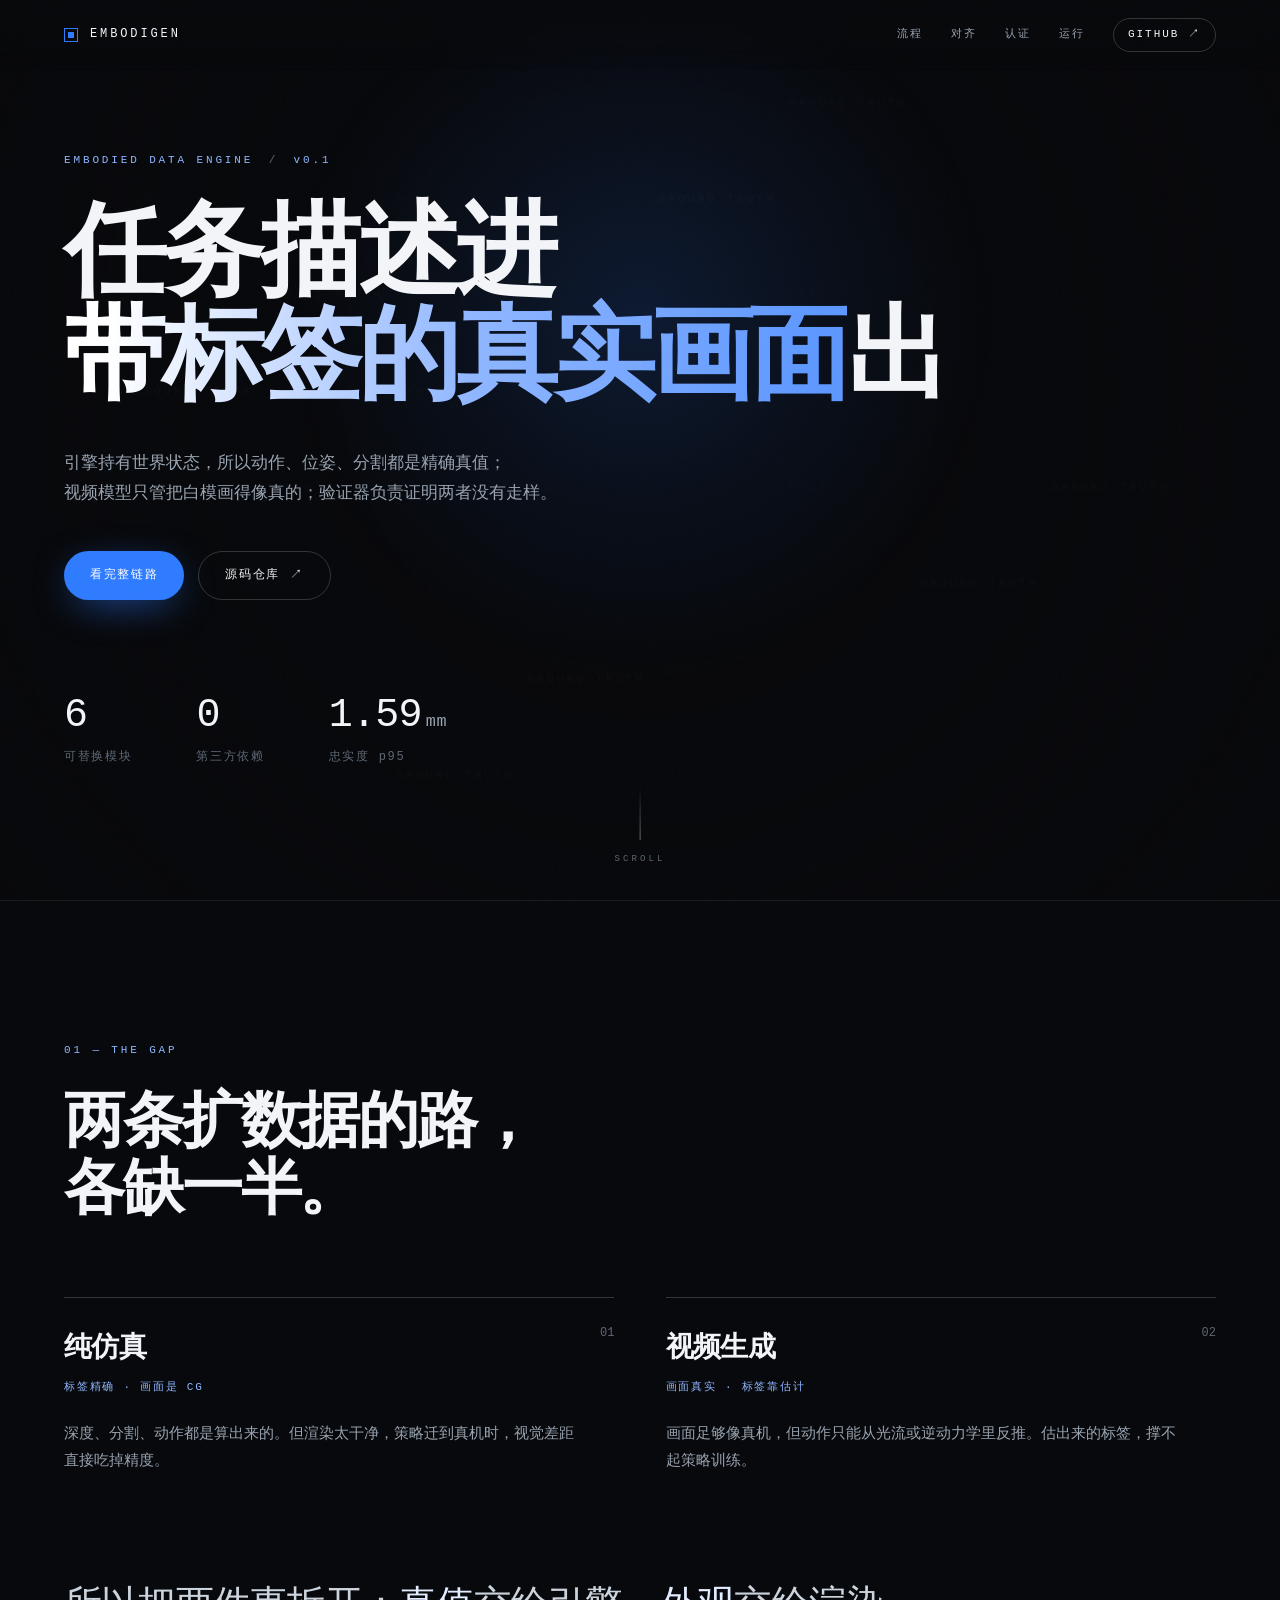
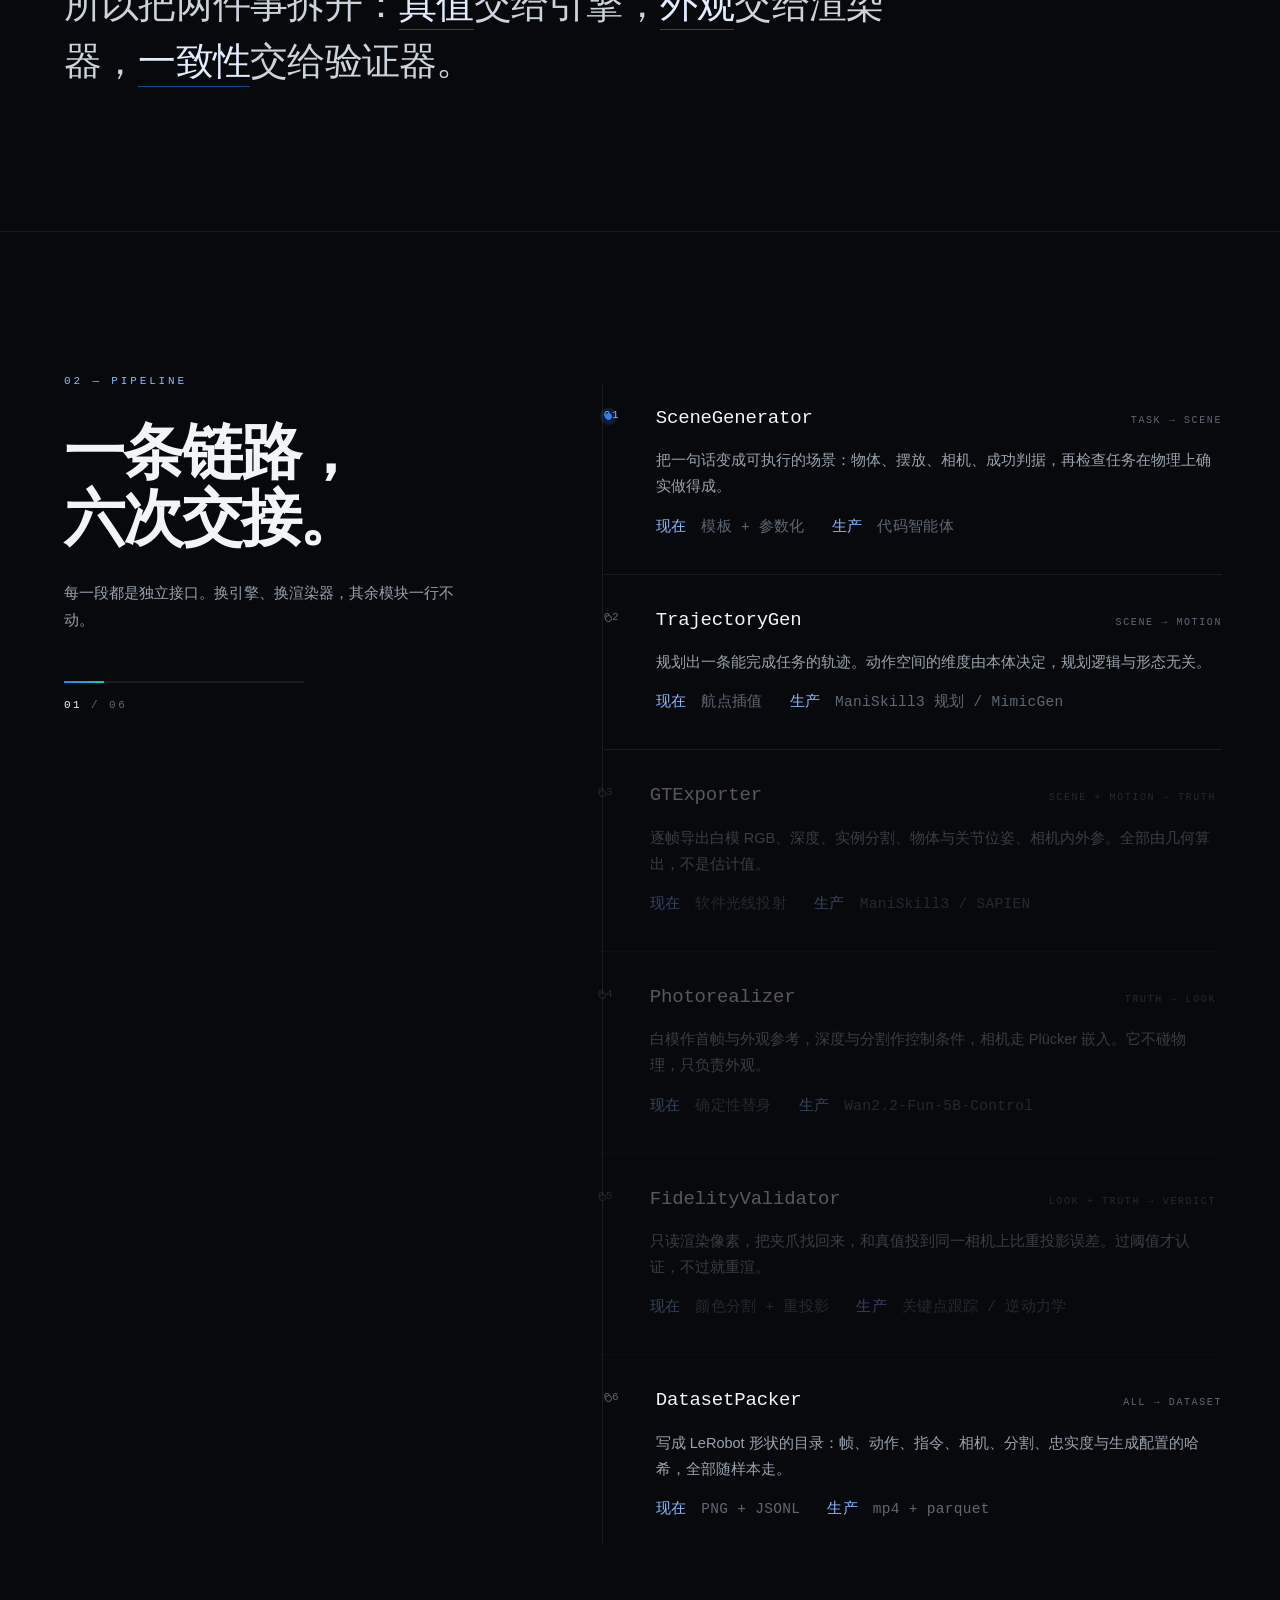
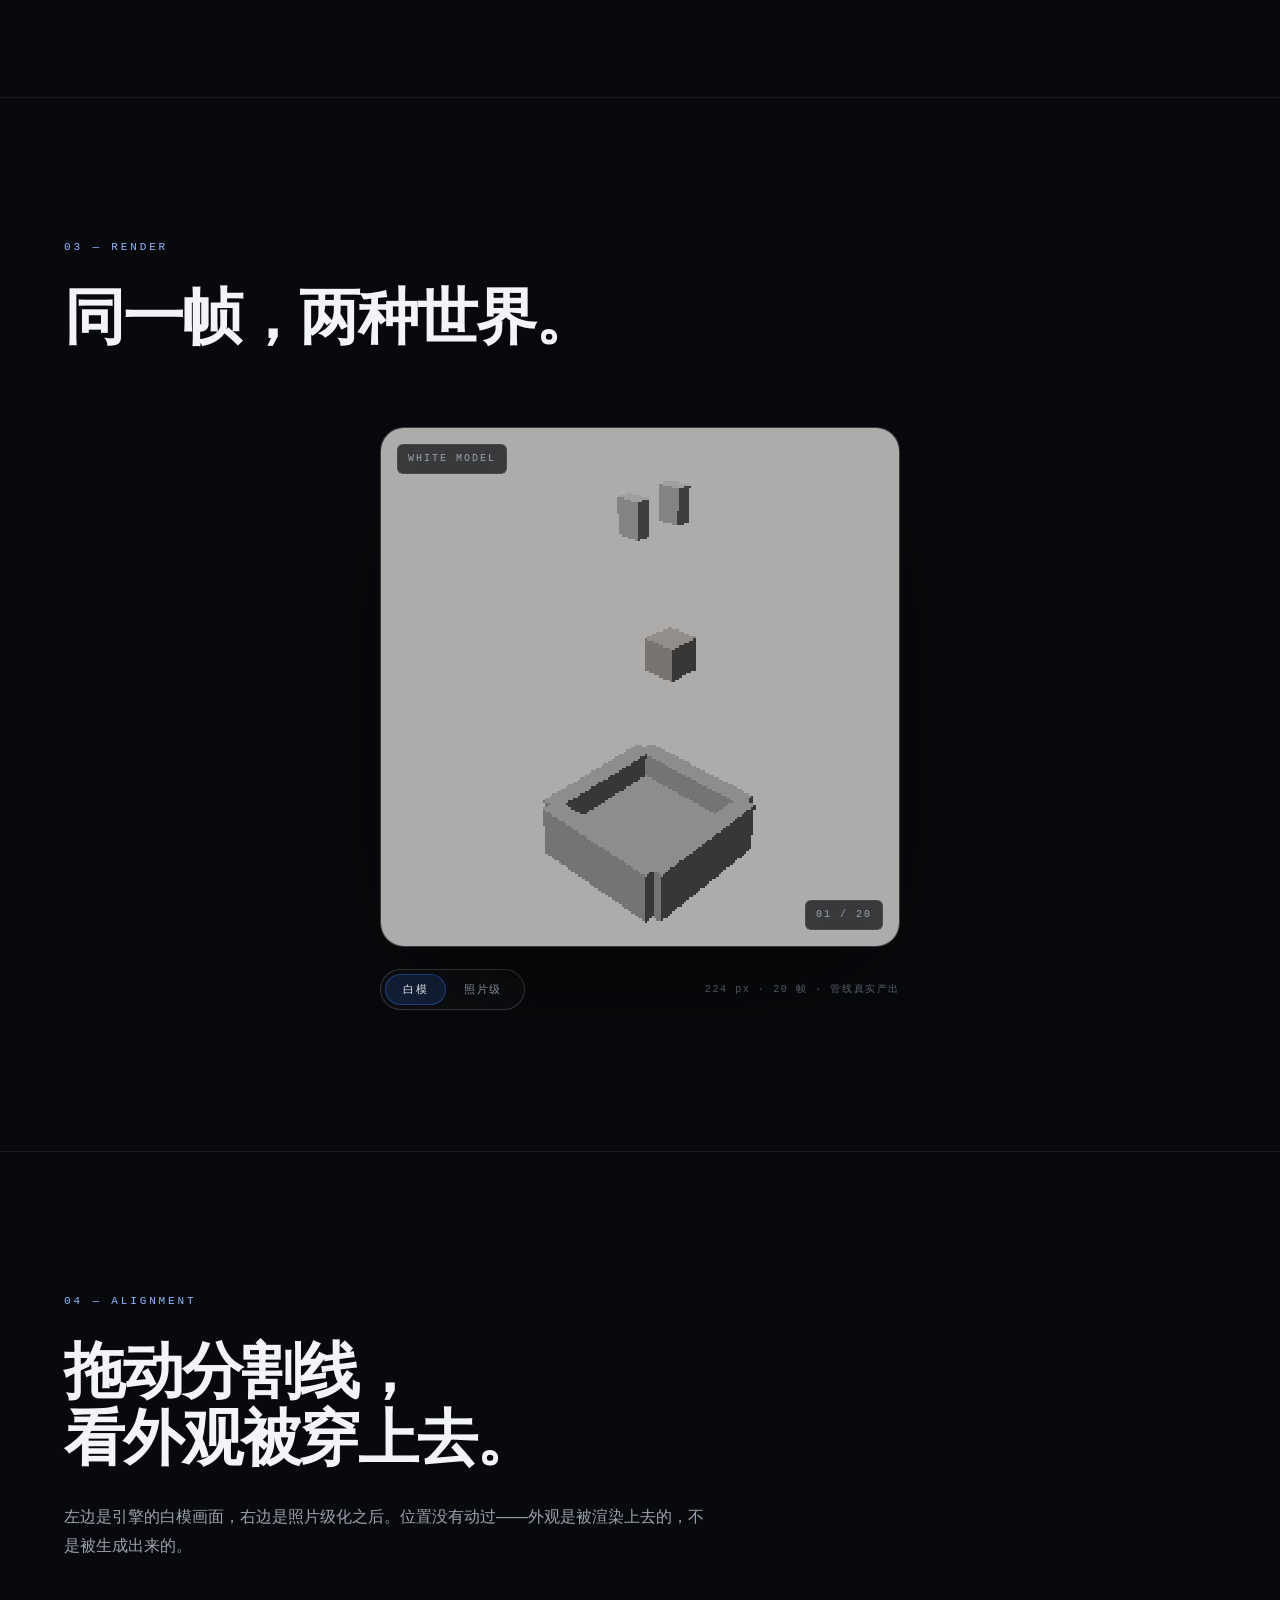
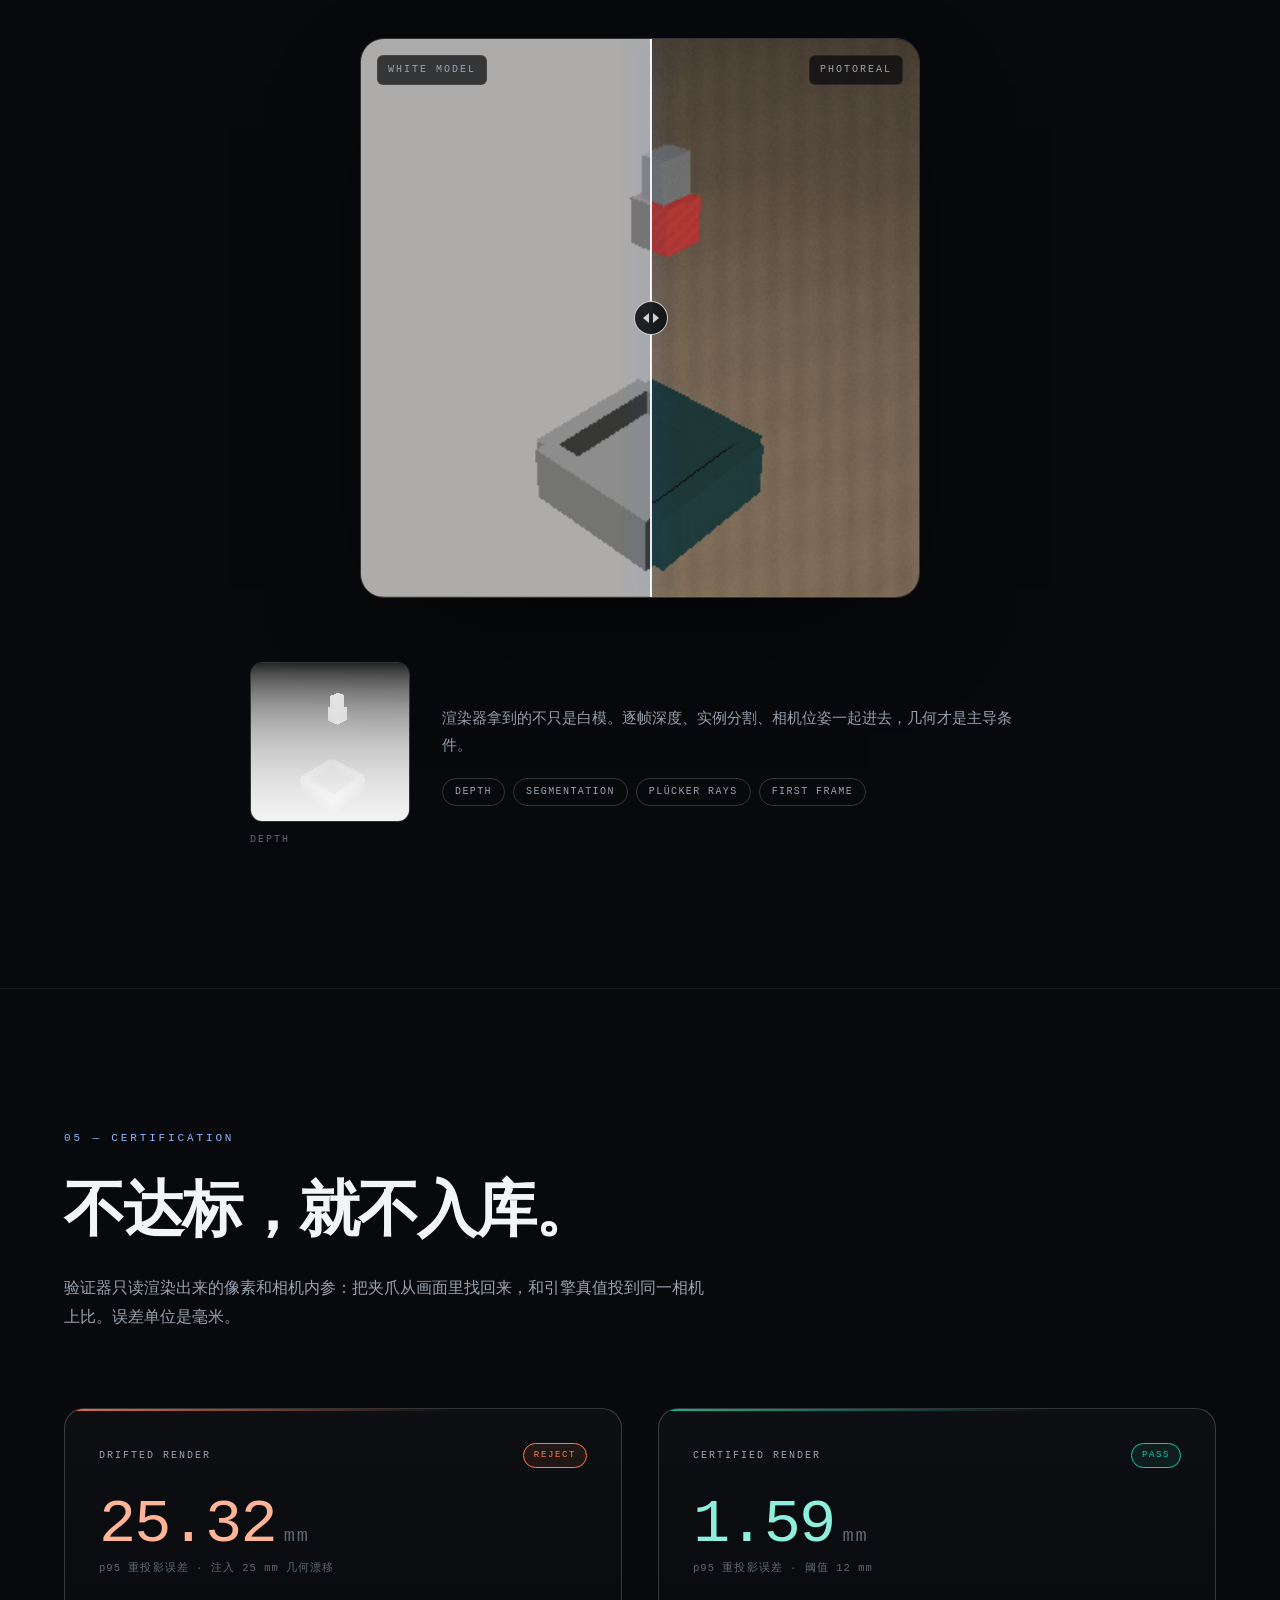
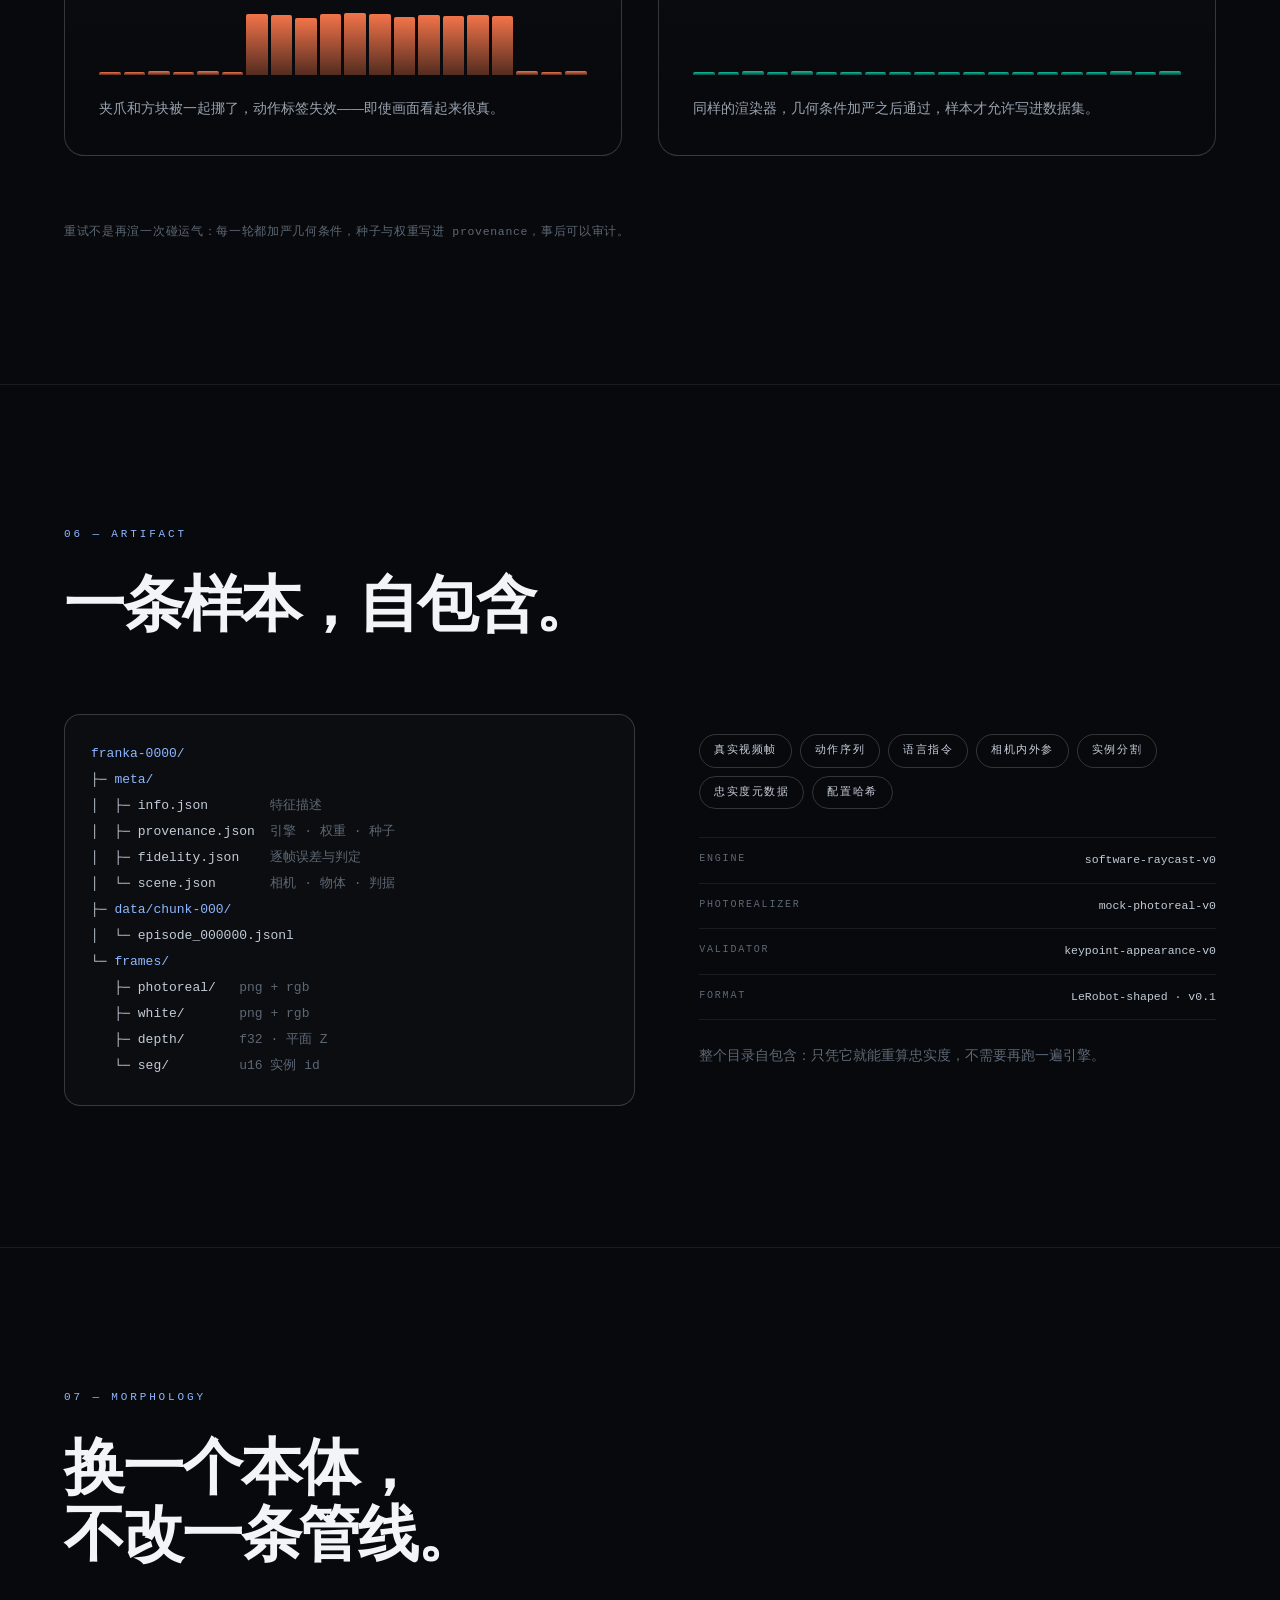
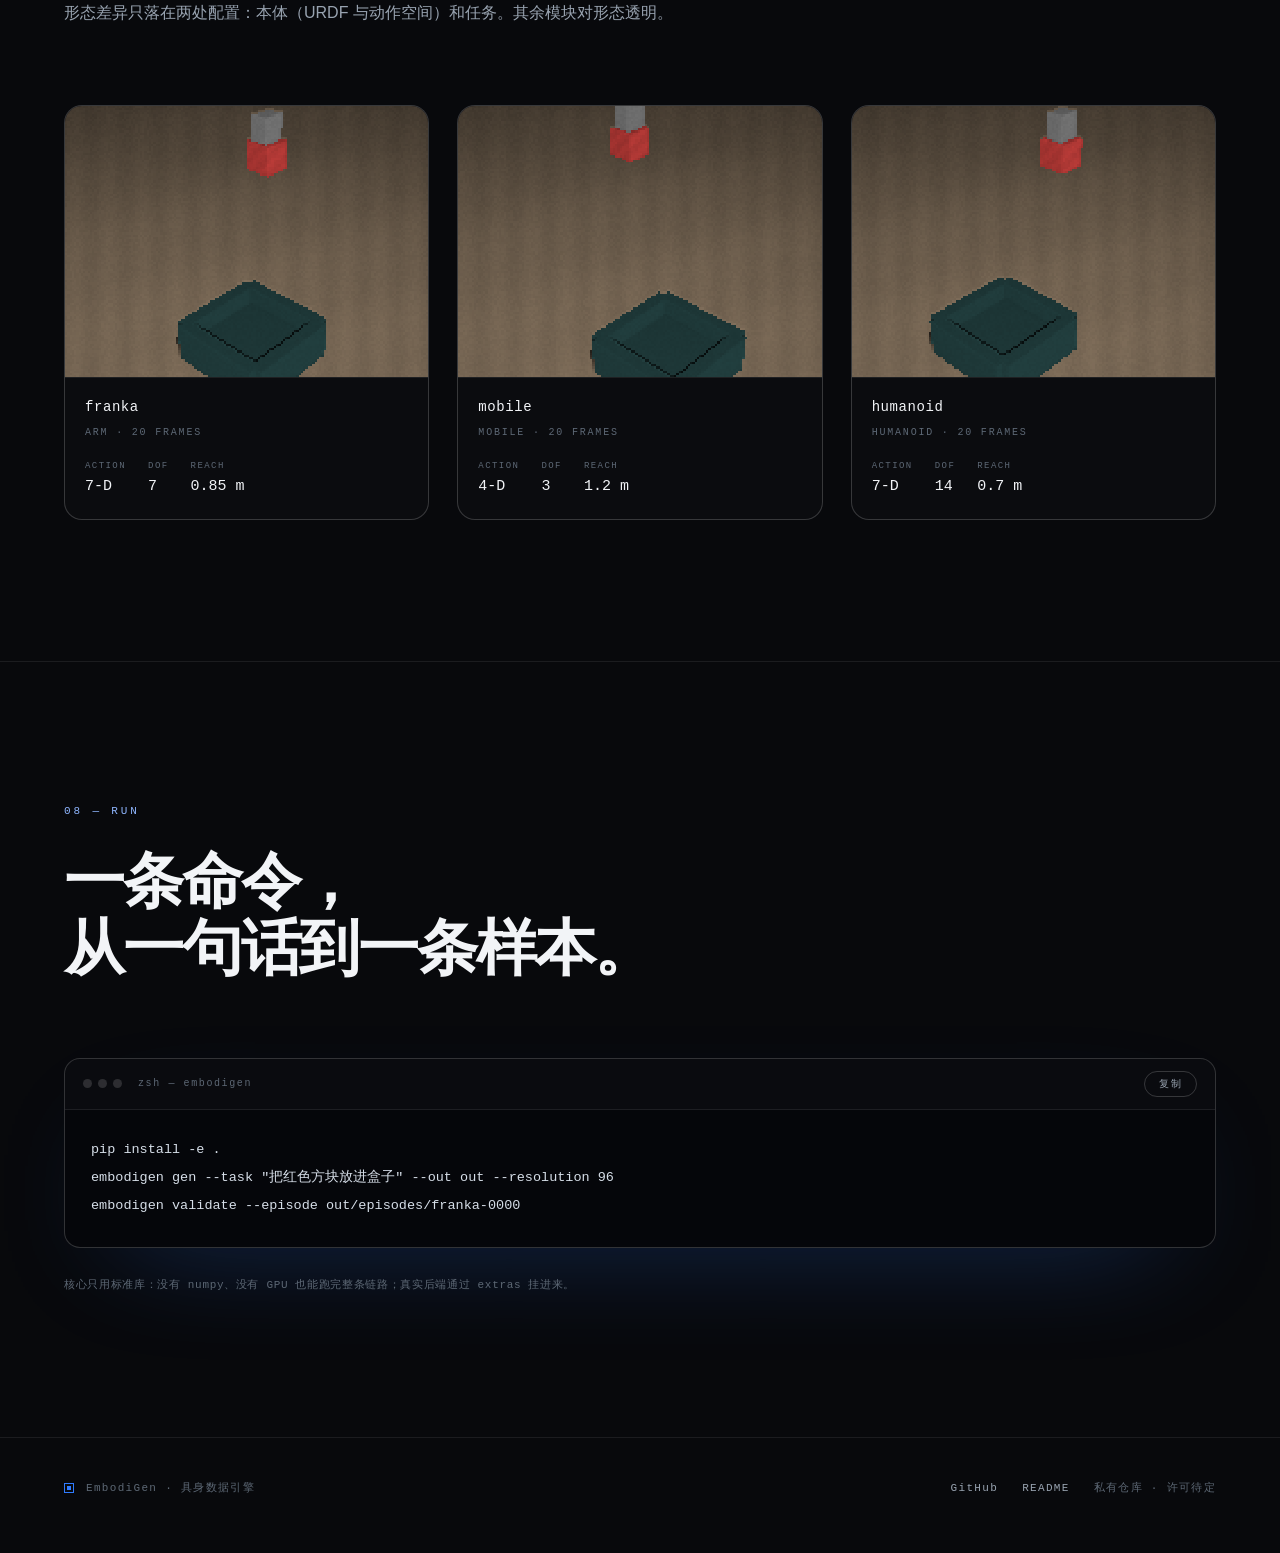
==== docs/index.html @ 77e33fa5 "feat(docs): showcase page and reproducible demo assets Add a single-page showcase under docs/ that w" ====
<!DOCTYPE html>
<html lang="zh-CN">
<head>
<meta charset="utf-8" />
<meta name="viewport" content="width=device-width, initial-scale=1" />
<title>EmbodiGen — 任务描述进，带标签的真实画面出</title>
<meta name="description" content="EmbodiGen 是具身数据引擎的参考实现：引擎持有精确真值，视频模型负责真实外观，验证器证明两者仍然对齐。" />
<meta name="theme-color" content="#08090c" />
<link rel="icon" href="data:image/svg+xml,%3Csvg xmlns='http://www.w3.org/2000/svg' viewBox='0 0 32 32'%3E%3Crect width='32' height='32' fill='%2308090c'/%3E%3Crect x='7' y='7' width='18' height='18' fill='none' stroke='%232f7bff' stroke-width='2'/%3E%3Crect x='13' y='13' width='6' height='6' fill='%232f7bff'/%3E%3C/svg%3E" />
<link rel="stylesheet" href="assets/styles.css" />
</head>
<body>

<canvas id="field" aria-hidden="true"></canvas>
<div class="glow" id="glow" aria-hidden="true"></div>
<div class="grain" aria-hidden="true"></div>

<header class="topbar">
  <a class="brand" href="#top" aria-label="EmbodiGen 首页">
    <span class="mark" aria-hidden="true"></span>
    <span class="brand-text">EMBODIGEN</span>
  </a>
  <nav class="nav">
    <a href="#pipeline">流程</a>
    <a href="#compare">对齐</a>
    <a href="#fidelity">认证</a>
    <a href="#run">运行</a>
    <a class="nav-gh" href="https://github.com/wellkilo/embodigen" target="_blank" rel="noopener">GITHUB<span aria-hidden="true"> ↗</span></a>
  </nav>
</header>

<main id="top">

  <!-- 00 · HERO -->
  <section class="hero">
    <div class="shell hero-inner">
      <p class="eyebrow" data-reveal>EMBODIED DATA ENGINE <span class="sep">/</span> v0.1</p>
      <h1 data-reveal>
        <span class="line">任务描述进</span>
        <span class="line"><em>带标签的真实画面</em>出</span>
      </h1>
      <p class="lede" data-reveal>
        引擎持有世界状态，所以动作、位姿、分割都是精确真值；<br class="br-wide" />
        视频模型只管把白模画得像真的；验证器负责证明两者没有走样。
      </p>
      <div class="cta" data-reveal>
        <a class="btn primary" href="#pipeline">看完整链路</a>
        <a class="btn ghost" href="https://github.com/wellkilo/embodigen" target="_blank" rel="noopener">源码仓库 <span aria-hidden="true">↗</span></a>
      </div>
      <dl class="stats" data-reveal>
        <div><dt>6</dt><dd>可替换模块</dd></div>
        <div><dt>0</dt><dd>第三方依赖</dd></div>
        <div><dt><span id="stat-p95">1.59</span><small>mm</small></dt><dd>忠实度 p95</dd></div>
      </dl>
    </div>
    <div class="scroll-cue" aria-hidden="true">
      <span class="cue-line"></span>
      <span class="cue-text">SCROLL</span>
    </div>
  </section>

  <!-- 01 · GAP -->
  <section class="section" id="gap">
    <div class="shell">
      <header class="section-head">
        <p class="eyebrow" data-reveal>01 — THE GAP</p>
        <h2 data-reveal>两条扩数据的路，<br />各缺一半。</h2>
      </header>

      <div class="gap-grid">
        <article class="gap-card" data-reveal>
          <span class="card-index">01</span>
          <h3>纯仿真</h3>
          <p class="card-tag">标签精确 · 画面是 CG</p>
          <p class="card-body">深度、分割、动作都是算出来的。但渲染太干净，策略迁到真机时，视觉差距直接吃掉精度。</p>
        </article>
        <article class="gap-card" data-reveal>
          <span class="card-index">02</span>
          <h3>视频生成</h3>
          <p class="card-tag">画面真实 · 标签靠估计</p>
          <p class="card-body">画面足够像真机，但动作只能从光流或逆动力学里反推。估出来的标签，撑不起策略训练。</p>
        </article>
      </div>

      <p class="pivot" data-reveal>
        所以把两件事拆开：<em>真值</em>交给引擎，<em>外观</em>交给渲染器，<em>一致性</em>交给验证器。
      </p>
    </div>
  </section>

  <!-- 02 · PIPELINE -->
  <section class="section pipeline" id="pipeline">
    <div class="shell pipeline-grid">
      <div class="pipeline-side">
        <p class="eyebrow">02 — PIPELINE</p>
        <h2>一条链路，<br />六次交接。</h2>
        <p class="side-note">每一段都是独立接口。换引擎、换渲染器，其余模块一行不动。</p>
        <div class="pipe-meter" aria-hidden="true">
          <span class="pipe-fill" id="pipe-fill"></span>
        </div>
        <p class="pipe-label"><span id="pipe-count">01</span> / 06</p>
      </div>

      <ol class="stages" id="stages">
        <li class="stage" data-stage>
          <span class="s-dot" aria-hidden="true"></span>
          <span class="s-index">01</span>
          <div class="s-body">
            <div class="s-head"><h3>SceneGenerator</h3><span class="s-io">TASK → SCENE</span></div>
            <p>把一句话变成可执行的场景：物体、摆放、相机、成功判据，再检查任务在物理上确实做得成。</p>
            <p class="s-stack"><span>现在</span> 模板 + 参数化 <span>生产</span> 代码智能体</p>
          </div>
        </li>
        <li class="stage" data-stage>
          <span class="s-dot" aria-hidden="true"></span>
          <span class="s-index">02</span>
          <div class="s-body">
            <div class="s-head"><h3>TrajectoryGen</h3><span class="s-io">SCENE → MOTION</span></div>
            <p>规划出一条能完成任务的轨迹。动作空间的维度由本体决定，规划逻辑与形态无关。</p>
            <p class="s-stack"><span>现在</span> 航点插值 <span>生产</span> ManiSkill3 规划 / MimicGen</p>
          </div>
        </li>
        <li class="stage" data-stage>
          <span class="s-dot" aria-hidden="true"></span>
          <span class="s-index">03</span>
          <div class="s-body">
            <div class="s-head"><h3>GTExporter</h3><span class="s-io">SCENE + MOTION → TRUTH</span></div>
            <p>逐帧导出白模 RGB、深度、实例分割、物体与关节位姿、相机内外参。全部由几何算出，不是估计值。</p>
            <p class="s-stack"><span>现在</span> 软件光线投射 <span>生产</span> ManiSkill3 / SAPIEN</p>
          </div>
        </li>
        <li class="stage" data-stage>
          <span class="s-dot" aria-hidden="true"></span>
          <span class="s-index">04</span>
          <div class="s-body">
            <div class="s-head"><h3>Photorealizer</h3><span class="s-io">TRUTH → LOOK</span></div>
            <p>白模作首帧与外观参考，深度与分割作控制条件，相机走 Plücker 嵌入。它不碰物理，只负责外观。</p>
            <p class="s-stack"><span>现在</span> 确定性替身 <span>生产</span> Wan2.2-Fun-5B-Control</p>
          </div>
        </li>
        <li class="stage" data-stage>
          <span class="s-dot" aria-hidden="true"></span>
          <span class="s-index">05</span>
          <div class="s-body">
            <div class="s-head"><h3>FidelityValidator</h3><span class="s-io">LOOK + TRUTH → VERDICT</span></div>
            <p>只读渲染像素，把夹爪找回来，和真值投到同一相机上比重投影误差。过阈值才认证，不过就重渲。</p>
            <p class="s-stack"><span>现在</span> 颜色分割 + 重投影 <span>生产</span> 关键点跟踪 / 逆动力学</p>
          </div>
        </li>
        <li class="stage" data-stage>
          <span class="s-dot" aria-hidden="true"></span>
          <span class="s-index">06</span>
          <div class="s-body">
            <div class="s-head"><h3>DatasetPacker</h3><span class="s-io">ALL → DATASET</span></div>
            <p>写成 LeRobot 形状的目录：帧、动作、指令、相机、分割、忠实度与生成配置的哈希，全部随样本走。</p>
            <p class="s-stack"><span>现在</span> PNG + JSONL <span>生产</span> mp4 + parquet</p>
          </div>
        </li>
      </ol>
    </div>
  </section>

  <!-- 03 · RENDER -->
  <section class="section film-section" id="render">
    <div class="shell">
      <header class="section-head">
        <p class="eyebrow" data-reveal>03 — RENDER</p>
        <h2 data-reveal>同一帧，两种世界。</h2>
      </header>

      <div class="film-shell" data-reveal>
        <div class="film-frame">
          <div class="film" id="film" role="img" aria-label="白模与照片级渲染的帧序列"></div>
          <span class="film-badge" id="film-badge">WHITE MODEL</span>
          <span class="film-count" id="film-count">01 / 20</span>
        </div>
        <div class="film-bar">
          <div class="switch" role="group" aria-label="切换渲染模式">
            <button type="button" class="on" data-sheet="white">白模</button>
            <button type="button" data-sheet="photoreal">照片级</button>
          </div>
          <p class="film-note">160 px · 20 帧 · 8 fps · 管线真实产出</p>
        </div>
      </div>
    </div>
  </section>

  <!-- 04 · ALIGNMENT -->
  <section class="section" id="compare">
    <div class="shell">
      <header class="section-head">
        <p class="eyebrow" data-reveal>04 — ALIGNMENT</p>
        <h2 data-reveal>拖动分割线，<br />看外观被穿上去。</h2>
        <p class="section-lede" data-reveal>左边是引擎的白模画面，右边是照片级化之后。位置没有动过——外观是被渲染上去的，不是被生成出来的。</p>
      </header>

      <div class="slider" id="slider" data-reveal>
        <img class="slider-base" src="assets/hero-photoreal.png" alt="照片级渲染结果" />
        <div class="slider-clip">
          <img src="assets/hero-white.png" alt="同一帧的白模渲染" />
        </div>
        <span class="slider-tag left">WHITE MODEL</span>
        <span class="slider-tag right">PHOTOREAL</span>
        <div class="slider-handle" id="handle" role="slider" tabindex="0"
             aria-label="对比分割线" aria-valuemin="0" aria-valuemax="100" aria-valuenow="52">
          <span class="handle-grip" aria-hidden="true"></span>
        </div>
      </div>

      <div class="conditions" data-reveal>
        <figure class="cond-fig">
          <img src="assets/hero-depth.png" alt="深度通道" />
          <figcaption>DEPTH</figcaption>
        </figure>
        <div class="cond-copy">
          <p>渲染器拿到的不只是白模。逐帧深度、实例分割、相机位姿一起进去，几何才是主导条件。</p>
          <ul class="chips">
            <li>DEPTH</li>
            <li>SEGMENTATION</li>
            <li>PLÜCKER RAYS</li>
            <li>FIRST FRAME</li>
          </ul>
        </div>
      </div>
    </div>
  </section>

  <!-- 05 · CERTIFICATION -->
  <section class="section" id="fidelity">
    <div class="shell">
      <header class="section-head">
        <p class="eyebrow" data-reveal>05 — CERTIFICATION</p>
        <h2 data-reveal>不达标，就不入库。</h2>
        <p class="section-lede" data-reveal>验证器只读渲染出来的像素和相机内参：把夹爪从画面里找回来，和引擎真值投到同一相机上比。误差单位是毫米。</p>
      </header>

      <div class="verdicts">
        <article class="verdict is-bad" data-reveal>
          <header class="v-head">
            <span class="v-name">DRIFTED RENDER</span>
            <span class="pill reject">REJECT</span>
          </header>
          <p class="v-big"><span data-count="25.39" data-decimals="2">0</span><small>mm</small></p>
          <p class="v-sub">p95 重投影误差 · 注入 25 mm 几何漂移</p>
          <div class="bars" id="bars-bad" aria-hidden="true"></div>
          <p class="v-foot">夹爪和方块被一起挪了，动作标签失效——即使画面看起来很真。</p>
        </article>

        <article class="verdict is-good" data-reveal>
          <header class="v-head">
            <span class="v-name">CERTIFIED RENDER</span>
            <span class="pill accept">PASS</span>
          </header>
          <p class="v-big"><span data-count="1.83" data-decimals="2">0</span><small>mm</small></p>
          <p class="v-sub">p95 重投影误差 · 阈值 12 mm</p>
          <div class="bars" id="bars-good" aria-hidden="true"></div>
          <p class="v-foot">同样的渲染器，几何条件加严之后通过，样本才允许写进数据集。</p>
        </article>
      </div>

      <p class="fine" data-reveal>重试不是再渲一次碰运气：每一轮都加严几何条件，种子与权重写进 provenance，事后可以审计。</p>
    </div>
  </section>

  <!-- 06 · ARTIFACT -->
  <section class="section" id="artifact">
    <div class="shell">
      <header class="section-head">
        <p class="eyebrow" data-reveal>06 — ARTIFACT</p>
        <h2 data-reveal>一条样本，自包含。</h2>
      </header>

      <div class="artifact-grid">
        <pre class="tree" data-reveal><span class="t-dir">franka-0000/</span>
├─ <span class="t-dir">meta/</span>
│  ├─ info.json        <span class="t-dim">特征描述</span>
│  ├─ provenance.json  <span class="t-dim">引擎 · 权重 · 种子</span>
│  ├─ fidelity.json    <span class="t-dim">逐帧误差与判定</span>
│  └─ scene.json       <span class="t-dim">相机 · 物体 · 判据</span>
├─ <span class="t-dir">data/chunk-000/</span>
│  └─ episode_000000.jsonl
└─ <span class="t-dir">frames/</span>
   ├─ photoreal/   <span class="t-dim">png + rgb</span>
   ├─ white/       <span class="t-dim">png + rgb</span>
   ├─ depth/       <span class="t-dim">f32 · 平面 Z</span>
   └─ seg/         <span class="t-dim">u16 实例 id</span></pre>

        <div class="artifact-side" data-reveal>
          <ul class="chips large">
            <li>真实视频帧</li>
            <li>动作序列</li>
            <li>语言指令</li>
            <li>相机内外参</li>
            <li>实例分割</li>
            <li>忠实度元数据</li>
            <li>配置哈希</li>
          </ul>
          <dl class="prov">
            <div><dt>ENGINE</dt><dd>software-raycast-v0</dd></div>
            <div><dt>PHOTOREALIZER</dt><dd>mock-photoreal-v0</dd></div>
            <div><dt>VALIDATOR</dt><dd>keypoint-appearance-v0</dd></div>
            <div><dt>FORMAT</dt><dd>LeRobot-shaped · v0.1</dd></div>
          </dl>
          <p class="artifact-note">整个目录自包含：只凭它就能重算忠实度，不需要再跑一遍引擎。</p>
        </div>
      </div>
    </div>
  </section>

  <!-- 07 · MORPHOLOGY -->
  <section class="section" id="bodies">
    <div class="shell">
      <header class="section-head">
        <p class="eyebrow" data-reveal>07 — MORPHOLOGY</p>
        <h2 data-reveal>换一个本体，<br />不改一条管线。</h2>
        <p class="section-lede" data-reveal>形态差异只落在两处配置：本体（URDF 与动作空间）和任务。其余模块对形态透明。</p>
      </header>

      <div class="body-grid" id="body-grid"></div>
    </div>
  </section>

  <!-- 08 · RUN -->
  <section class="section" id="run">
    <div class="shell">
      <header class="section-head">
        <p class="eyebrow" data-reveal>08 — RUN</p>
        <h2 data-reveal>一条命令，<br />从一句话到一条样本。</h2>
      </header>

      <div class="terminal" data-reveal>
        <div class="term-bar">
          <span class="term-dots" aria-hidden="true"><i></i><i></i><i></i></span>
          <em>zsh — embodigen</em>
          <button class="copy" id="copy" type="button">复制</button>
        </div>
        <pre><code id="cmd">pip install -e .
embodigen gen --task "把红色方块放进盒子" --out out --resolution 96
embodigen validate --episode out/episodes/franka-0000</code></pre>
      </div>

      <p class="run-note" data-reveal>核心只用标准库：没有 numpy、没有 GPU 也能跑完整条链路；真实后端通过 extras 挂进来。</p>
    </div>
  </section>

</main>

<footer class="footer">
  <div class="shell footer-inner">
    <div class="foot-left">
      <span class="mark small" aria-hidden="true"></span>
      <span>EmbodiGen · 具身数据引擎</span>
    </div>
    <div class="foot-right">
      <a href="https://github.com/wellkilo/embodigen" target="_blank" rel="noopener">GitHub</a>
      <a href="https://github.com/wellkilo/embodigen/blob/main/README.md" target="_blank" rel="noopener">README</a>
      <span class="dim">私有仓库 · 许可待定</span>
    </div>
  </div>
</footer>

<script src="assets/metrics.js"></script>
<script src="assets/app.js"></script>
</body>
</html>
---- docs/assets/styles.css ----
/* ============================================================
   EmbodiGen — showcase
   Dark editorial system: near-black base, one blue accent,
   monospace labels, very large light-weight display type.
   ============================================================ */

:root {
  --bg: #08090c;
  --bg-soft: #0a0c10;
  --surface: #0e1116;
  --surface-2: #12161c;
  --ink: #f2f4f7;
  --muted: #98a3b0;
  --dim: #5d6875;
  --line: rgba(255, 255, 255, 0.08);
  --line-strong: rgba(255, 255, 255, 0.18);
  --blue: #2f7bff;
  --blue-soft: #8fb6ff;
  --teal: #17c9a8;
  --warn: #ff7a4d;

  --display: -apple-system, BlinkMacSystemFont, "SF Pro Display", "Segoe UI",
    "PingFang SC", "Hiragino Sans GB", "Microsoft YaHei", sans-serif;
  --mono: ui-monospace, "SF Mono", "JetBrains Mono", "Roboto Mono", Menlo,
    Consolas, monospace;

  --shell: 1240px;
  --gutter: clamp(20px, 5vw, 64px);
  --ease: cubic-bezier(0.16, 1, 0.3, 1);
}

*,
*::before,
*::after {
  box-sizing: border-box;
}

html {
  scroll-behavior: smooth;
  -webkit-text-size-adjust: 100%;
  overflow-x: clip;
}

body {
  margin: 0;
  background: var(--bg);
  color: var(--ink);
  font-family: var(--display);
  font-size: 16px;
  line-height: 1.6;
  -webkit-font-smoothing: antialiased;
  overflow-x: hidden;
}

img {
  display: block;
  max-width: 100%;
}

a {
  color: inherit;
  text-decoration: none;
}

::selection {
  background: var(--blue);
  color: #fff;
}

.shell {
  width: min(100% - var(--gutter) * 2, var(--shell));
  margin-inline: auto;
}

/* ---------- atmosphere ---------- */

#field {
  position: fixed;
  inset: 0;
  width: 100%;
  height: 100%;
  z-index: 0;
  pointer-events: none;
  opacity: 0.55;
}

.glow {
  position: fixed;
  top: 0;
  left: 0;
  width: 720px;
  height: 720px;
  margin: -360px 0 0 -360px;
  border-radius: 50%;
  background: radial-gradient(
    circle,
    rgba(47, 123, 255, 0.16) 0%,
    rgba(47, 123, 255, 0.06) 38%,
    transparent 70%
  );
  pointer-events: none;
  z-index: 0;
  transition: opacity 0.6s var(--ease);
  will-change: transform;
}

.grain {
  position: fixed;
  inset: 0;
  z-index: 40;
  pointer-events: none;
  opacity: 0.035;
  background-image: url("data:image/svg+xml,%3Csvg xmlns='http://www.w3.org/2000/svg' width='160' height='160'%3E%3Cfilter id='n'%3E%3CfeTurbulence type='fractalNoise' baseFrequency='0.9' numOctaves='3'/%3E%3C/filter%3E%3Crect width='160' height='160' filter='url(%23n)'/%3E%3C/svg%3E");
  mix-blend-mode: overlay;
}

main,
.topbar,
.footer {
  position: relative;
  z-index: 10;
}

/* ---------- top bar ---------- */

.topbar {
  position: fixed;
  top: 0;
  left: 0;
  right: 0;
  z-index: 30;
  display: flex;
  align-items: center;
  justify-content: space-between;
  padding: 18px var(--gutter);
  background: linear-gradient(to bottom, rgba(8, 9, 12, 0.86), rgba(8, 9, 12, 0));
  backdrop-filter: blur(14px);
  -webkit-backdrop-filter: blur(14px);
}

.brand {
  display: inline-flex;
  align-items: center;
  gap: 12px;
  font-family: var(--mono);
  font-size: 12px;
  letter-spacing: 0.24em;
}

.mark {
  width: 14px;
  height: 14px;
  border: 1.5px solid var(--blue);
  position: relative;
}

.mark::after {
  content: "";
  position: absolute;
  inset: 3px;
  background: var(--blue);
}

.mark.small {
  width: 10px;
  height: 10px;
}

.mark.small::after {
  inset: 2px;
}

.nav {
  display: flex;
  align-items: center;
  gap: 28px;
  font-family: var(--mono);
  font-size: 11px;
  letter-spacing: 0.18em;
  color: var(--muted);
}

.nav a {
  transition: color 0.3s var(--ease);
}

.nav a:hover {
  color: var(--ink);
}

.nav-gh {
  color: var(--ink);
  border: 1px solid var(--line-strong);
  border-radius: 999px;
  padding: 7px 14px;
  transition: border-color 0.3s var(--ease), background 0.3s var(--ease);
}

.nav-gh:hover {
  border-color: var(--blue);
  background: rgba(47, 123, 255, 0.1);
}

/* ---------- type ---------- */

.eyebrow {
  font-family: var(--mono);
  font-size: 11px;
  letter-spacing: 0.26em;
  color: var(--blue-soft);
  margin: 0 0 28px;
}

.eyebrow .sep {
  color: var(--dim);
  margin: 0 6px;
}

h1,
h2,
h3 {
  font-weight: 600;
  margin: 0;
}

/* ---------- hero ---------- */

.hero {
  min-height: 100svh;
  display: flex;
  align-items: center;
  padding: 140px 0 120px;
  position: relative;
}

.hero-inner {
  position: relative;
}

h1 {
  font-size: clamp(46px, 8vw, 112px);
  line-height: 1.02;
  letter-spacing: -0.04em;
  font-weight: 600;
}

h1 .line {
  display: block;
}

h1 em {
  font-style: normal;
  background: linear-gradient(92deg, #ffffff 6%, var(--blue-soft) 52%, #5d97ff 96%);
  -webkit-background-clip: text;
  background-clip: text;
  color: transparent;
}

.lede {
  margin: 40px 0 0;
  max-width: 42em;
  font-size: clamp(15px, 1.35vw, 19px);
  line-height: 1.75;
  color: var(--muted);
}

.cta {
  display: flex;
  flex-wrap: wrap;
  gap: 14px;
  margin-top: 44px;
}

.btn {
  display: inline-flex;
  align-items: center;
  gap: 10px;
  padding: 14px 26px;
  border-radius: 999px;
  font-family: var(--mono);
  font-size: 12px;
  letter-spacing: 0.14em;
  transition: transform 0.4s var(--ease), background 0.4s var(--ease),
    border-color 0.4s var(--ease), box-shadow 0.4s var(--ease);
}

.btn.primary {
  background: var(--blue);
  color: #fff;
  box-shadow: 0 10px 40px -12px rgba(47, 123, 255, 0.8);
}

.btn.primary:hover {
  transform: translateY(-2px);
  box-shadow: 0 18px 50px -12px rgba(47, 123, 255, 0.9);
}

.btn.ghost {
  border: 1px solid var(--line-strong);
  color: var(--ink);
}

.btn.ghost:hover {
  border-color: rgba(255, 255, 255, 0.34);
  background: rgba(255, 255, 255, 0.04);
  transform: translateY(-2px);
}

.stats {
  display: flex;
  flex-wrap: wrap;
  gap: clamp(28px, 5vw, 72px);
  margin: clamp(56px, 8vw, 96px) 0 0;
  padding: 0;
}

.stats div {
  display: flex;
  flex-direction: column;
  gap: 2px;
}

.stats dt {
  font-family: var(--mono);
  font-size: clamp(26px, 3.4vw, 40px);
  letter-spacing: -0.02em;
  line-height: 1;
}

.stats dt small {
  font-size: 0.42em;
  letter-spacing: 0.05em;
  color: var(--muted);
  margin-left: 4px;
}

.stats dd {
  margin: 10px 0 0;
  font-size: 12px;
  letter-spacing: 0.14em;
  color: var(--dim);
  font-family: var(--mono);
}

.scroll-cue {
  position: absolute;
  left: 50%;
  bottom: 34px;
  transform: translateX(-50%);
  display: flex;
  flex-direction: column;
  align-items: center;
  gap: 12px;
  font-family: var(--mono);
  font-size: 9px;
  letter-spacing: 0.34em;
  color: var(--dim);
}

.cue-line {
  width: 1px;
  height: 54px;
  background: linear-gradient(to bottom, transparent, rgba(255, 255, 255, 0.4));
  position: relative;
  overflow: hidden;
}

.cue-line::after {
  content: "";
  position: absolute;
  top: -40%;
  left: 0;
  width: 1px;
  height: 40%;
  background: var(--blue);
  animation: cue 2.4s var(--ease) infinite;
}

@keyframes cue {
  0% {
    transform: translateY(0);
    opacity: 0;
  }
  30% {
    opacity: 1;
  }
  100% {
    transform: translateY(340%);
    opacity: 0;
  }
}

/* ---------- sections ---------- */

.section {
  padding: clamp(90px, 11vw, 168px) 0;
  border-top: 1px solid var(--line);
}

section[id] {
  scroll-margin-top: 96px;
}

html.capture {
  scroll-behavior: auto;
}

.section-head {
  margin-bottom: clamp(48px, 6vw, 84px);
}

h2 {
  font-size: clamp(34px, 4.8vw, 66px);
  line-height: 1.08;
  letter-spacing: -0.035em;
  font-weight: 600;
}

.section-lede {
  margin: 32px 0 0;
  max-width: 40em;
  color: var(--muted);
  font-size: clamp(15px, 1.25vw, 17px);
  line-height: 1.8;
}

/* ---------- 01 gap ---------- */

.gap-grid {
  display: grid;
  grid-template-columns: repeat(2, minmax(0, 1fr));
  gap: clamp(24px, 4vw, 56px);
}

.gap-card {
  border-top: 1px solid var(--line-strong);
  padding-top: 26px;
  position: relative;
}

.card-index {
  position: absolute;
  top: 26px;
  right: 0;
  font-family: var(--mono);
  font-size: 12px;
  color: var(--dim);
}

.gap-card h3 {
  font-size: clamp(22px, 2.2vw, 30px);
  letter-spacing: -0.02em;
}

.card-tag {
  margin: 10px 0 0;
  font-family: var(--mono);
  font-size: 11px;
  letter-spacing: 0.16em;
  color: var(--blue-soft);
}

.card-body {
  margin: 22px 0 0;
  color: var(--muted);
  font-size: 15px;
  line-height: 1.85;
  max-width: 34em;
}

.pivot {
  margin: clamp(64px, 8vw, 110px) 0 0;
  font-size: clamp(22px, 3vw, 38px);
  line-height: 1.5;
  letter-spacing: -0.02em;
  max-width: 22em;
  color: #cbd3dd;
}

.pivot em {
  font-style: normal;
  color: #e2ecff;
  border-bottom: 1px solid rgba(47, 123, 255, 0.55);
  padding-bottom: 4px;
}

/* ---------- 02 pipeline ---------- */

.pipeline-grid {
  display: grid;
  grid-template-columns: minmax(0, 0.85fr) minmax(0, 1.15fr);
  gap: clamp(40px, 6vw, 100px);
  align-items: start;
}

.pipeline-side {
  position: sticky;
  top: 120px;
}

.side-note {
  margin: 28px 0 0;
  color: var(--muted);
  font-size: 15px;
  line-height: 1.8;
  max-width: 26em;
}

.pipe-meter {
  margin-top: 48px;
  width: 100%;
  max-width: 240px;
  height: 2px;
  background: var(--line);
  overflow: hidden;
}

.pipe-fill {
  display: block;
  height: 100%;
  width: 0%;
  background: linear-gradient(90deg, var(--blue), var(--teal));
  transition: width 0.5s var(--ease);
}

.pipe-label {
  margin: 14px 0 0;
  font-family: var(--mono);
  font-size: 11px;
  letter-spacing: 0.22em;
  color: var(--dim);
}

.pipe-label span {
  color: var(--ink);
}

.stages {
  list-style: none;
  margin: 0;
  padding: 0;
  position: relative;
}

.stages::before {
  content: "";
  position: absolute;
  left: 4px;
  top: 12px;
  bottom: 12px;
  width: 1px;
  background: var(--line);
}

.stage {
  position: relative;
  display: grid;
  grid-template-columns: 34px 1fr;
  gap: 18px;
  padding: 30px 0 34px;
  border-bottom: 1px solid var(--line);
  opacity: 0.34;
  transition: opacity 0.6s var(--ease), transform 0.6s var(--ease);
}

.stage:last-child {
  border-bottom: 0;
}

.stage.is-active {
  opacity: 1;
  transform: translateX(6px);
}

.s-dot {
  position: absolute;
  left: 1px;
  top: 40px;
  width: 7px;
  height: 7px;
  border-radius: 50%;
  background: var(--bg);
  border: 1px solid var(--dim);
  transition: background 0.5s var(--ease), border-color 0.5s var(--ease),
    box-shadow 0.5s var(--ease);
  z-index: 1;
}

.stage.is-active .s-dot {
  background: var(--blue);
  border-color: var(--blue);
  box-shadow: 0 0 0 5px rgba(47, 123, 255, 0.16);
}

.s-index {
  font-family: var(--mono);
  font-size: 11px;
  letter-spacing: 0.16em;
  color: var(--dim);
  padding-top: 4px;
}

.stage.is-active .s-index {
  color: var(--blue-soft);
}

.s-head {
  display: flex;
  align-items: baseline;
  justify-content: space-between;
  gap: 16px;
  flex-wrap: wrap;
}

.s-head h3 {
  font-family: var(--mono);
  font-size: clamp(16px, 1.5vw, 19px);
  letter-spacing: -0.01em;
  font-weight: 500;
}

.s-io {
  font-family: var(--mono);
  font-size: 10px;
  letter-spacing: 0.16em;
  color: var(--dim);
  white-space: nowrap;
}

.s-body p {
  margin: 14px 0 0;
  color: var(--muted);
  font-size: 14.5px;
  line-height: 1.8;
  max-width: 40em;
}

.s-stack {
  font-family: var(--mono);
  font-size: 1.6em;
  letter-spacing: 0.02em;
  color: var(--dim) !important;
}

.s-stack span {
  color: var(--blue-soft);
  margin-right: 6px;
}

.s-stack span + span {
  margin-left: 18px;
}

/* ---------- 03 film ---------- */

.film-shell {
  max-width: 520px;
  margin-inline: auto;
}

.film-frame {
  position: relative;
  aspect-ratio: 1 / 1;
  border-radius: 24px;
  overflow: hidden;
  border: 1px solid var(--line-strong);
  background: #0b0d11;
  box-shadow: 0 40px 120px -50px rgba(0, 0, 0, 0.9),
    0 0 0 1px rgba(255, 255, 255, 0.02) inset;
}

.film {
  position: absolute;
  inset: 0;
  background-repeat: no-repeat;
  background-position: 0 0;
  image-rendering: pixelated;
}

.film-badge,
.film-count {
  position: absolute;
  font-family: var(--mono);
  font-size: 10px;
  letter-spacing: 0.2em;
  padding: 6px 10px;
  border-radius: 6px;
  background: rgba(8, 9, 12, 0.7);
  backdrop-filter: blur(8px);
  border: 1px solid var(--line);
  color: var(--muted);
}

.film-badge {
  top: 16px;
  left: 16px;
}

.film-count {
  bottom: 16px;
  right: 16px;
}

.film-bar {
  display: flex;
  align-items: center;
  justify-content: space-between;
  gap: 20px;
  flex-wrap: wrap;
  margin-top: 22px;
}

.switch {
  display: inline-flex;
  padding: 4px;
  border-radius: 999px;
  border: 1px solid var(--line-strong);
  background: rgba(255, 255, 255, 0.02);
}

.switch button {
  appearance: none;
  border: 0;
  background: transparent;
  color: var(--muted);
  font-family: var(--mono);
  font-size: 11px;
  letter-spacing: 0.14em;
  padding: 8px 18px;
  border-radius: 999px;
  cursor: pointer;
  transition: background 0.35s var(--ease), color 0.35s var(--ease);
}

.switch button.on {
  background: rgba(47, 123, 255, 0.16);
  color: var(--ink);
  box-shadow: inset 0 0 0 1px rgba(47, 123, 255, 0.4);
}

.film-note {
  margin: 0;
  font-family: var(--mono);
  font-size: 10px;
  letter-spacing: 0.16em;
  color: var(--dim);
}

/* ---------- 04 slider ---------- */

.slider {
  position: relative;
  width: min(100%, 560px);
  aspect-ratio: 1 / 1;
  margin-inline: auto;
  border-radius: 24px;
  overflow: hidden;
  border: 1px solid var(--line-strong);
  cursor: ew-resize;
  touch-action: none;
  --x: 52%;
  box-shadow: 0 40px 120px -50px rgba(0, 0, 0, 0.9);
}

.slider img {
  width: 100%;
  height: 100%;
  object-fit: cover;
  user-select: none;
  pointer-events: none;
}

.slider-clip {
  position: absolute;
  inset: 0;
  clip-path: inset(0 calc(100% - var(--x)) 0 0);
  will-change: clip-path;
}

.slider-handle {
  position: absolute;
  top: 0;
  bottom: 0;
  left: var(--x);
  width: 2px;
  margin-left: -1px;
  background: rgba(255, 255, 255, 0.9);
  box-shadow: 0 0 24px rgba(47, 123, 255, 0.7);
  outline: none;
}

.handle-grip {
  position: absolute;
  top: 50%;
  left: 50%;
  width: 34px;
  height: 34px;
  transform: translate(-50%, -50%);
  border-radius: 50%;
  background: rgba(8, 9, 12, 0.85);
  border: 1px solid rgba(255, 255, 255, 0.75);
  backdrop-filter: blur(6px);
  display: grid;
  place-items: center;
}

.handle-grip::before,
.handle-grip::after {
  content: "";
  position: absolute;
  width: 0;
  height: 0;
  border-block: 5px solid transparent;
}

.handle-grip::before {
  border-right: 6px solid rgba(255, 255, 255, 0.8);
  left: 8px;
}

.handle-grip::after {
  border-left: 6px solid rgba(255, 255, 255, 0.8);
  right: 8px;
}

.slider-handle:focus-visible .handle-grip {
  box-shadow: 0 0 0 4px rgba(47, 123, 255, 0.5);
}

.slider-tag {
  position: absolute;
  top: 16px;
  font-family: var(--mono);
  font-size: 10px;
  letter-spacing: 0.2em;
  padding: 6px 10px;
  border-radius: 6px;
  background: rgba(8, 9, 12, 0.72);
  border: 1px solid var(--line);
  color: var(--muted);
  backdrop-filter: blur(8px);
}

.slider-tag.left {
  left: 16px;
}

.slider-tag.right {
  right: 16px;
}

.conditions {
  display: grid;
  grid-template-columns: 160px minmax(0, 1fr);
  gap: 32px;
  align-items: center;
  margin-top: clamp(40px, 5vw, 64px);
  max-width: 780px;
  margin-inline: auto;
}

.cond-fig {
  margin: 0;
}

.cond-fig img {
  border-radius: 12px;
  border: 1px solid var(--line-strong);
  image-rendering: pixelated;
}

.cond-fig figcaption {
  margin-top: 10px;
  font-family: var(--mono);
  font-size: 10px;
  letter-spacing: 0.2em;
  color: var(--dim);
}

.cond-copy p {
  margin: 0;
  color: var(--muted);
  font-size: 15px;
  line-height: 1.8;
}

.chips {
  list-style: none;
  display: flex;
  flex-wrap: wrap;
  gap: 8px;
  padding: 0;
  margin: 20px 0 0;
}

.chips li {
  font-family: var(--mono);
  font-size: 10px;
  letter-spacing: 0.14em;
  color: var(--muted);
  border: 1px solid var(--line-strong);
  border-radius: 999px;
  padding: 5px 12px;
}

.chips.large li {
  font-size: 11px;
  padding: 7px 14px;
  color: #c6cedb;
}

/* ---------- 05 verdicts ---------- */

.verdicts {
  display: grid;
  grid-template-columns: repeat(2, minmax(0, 1fr));
  gap: clamp(20px, 3vw, 36px);
}

.verdict {
  border: 1px solid var(--line-strong);
  border-radius: 20px;
  padding: clamp(22px, 3vw, 34px);
  background: linear-gradient(180deg, rgba(255, 255, 255, 0.028), rgba(255, 255, 255, 0));
  position: relative;
  overflow: hidden;
}

.verdict::before {
  content: "";
  position: absolute;
  inset: 0 0 auto 0;
  height: 2px;
  opacity: 0.9;
}

.verdict.is-bad::before {
  background: linear-gradient(90deg, var(--warn), transparent 70%);
}

.verdict.is-good::before {
  background: linear-gradient(90deg, var(--teal), transparent 70%);
}

.v-head {
  display: flex;
  align-items: center;
  justify-content: space-between;
  gap: 12px;
}

.v-name {
  font-family: var(--mono);
  font-size: 10px;
  letter-spacing: 0.2em;
  color: var(--muted);
}

.pill {
  font-family: var(--mono);
  font-size: 9px;
  letter-spacing: 0.18em;
  padding: 4px 10px;
  border-radius: 999px;
  border: 1px solid currentColor;
}

.pill.reject {
  color: var(--warn);
  background: rgba(255, 122, 77, 0.08);
}

.pill.accept {
  color: var(--teal);
  background: rgba(23, 201, 168, 0.08);
}

.v-big {
  margin: 26px 0 4px;
  font-family: var(--mono);
  font-size: clamp(40px, 5.4vw, 62px);
  line-height: 1;
  letter-spacing: -0.03em;
  display: flex;
  align-items: baseline;
  gap: 8px;
}

.v-big small {
  font-size: 0.3em;
  letter-spacing: 0.1em;
  color: var(--dim);
}

.is-bad .v-big {
  color: #ffb498;
}

.is-good .v-big {
  color: #8ef0dc;
}

.v-sub {
  margin: 0;
  font-family: var(--mono);
  font-size: 10.5px;
  letter-spacing: 0.1em;
  color: var(--dim);
}

.bars {
  display: flex;
  align-items: flex-end;
  gap: 3px;
  height: 72px;
  margin: 26px 0 0;
}

.bar {
  flex: 1;
  min-width: 2px;
  border-radius: 2px 2px 0 0;
  transform-origin: bottom;
  transform: scaleY(0);
  transition: transform 0.9s var(--ease);
}

.is-in .bar {
  transform: scaleY(1);
}

.is-bad .bar {
  background: linear-gradient(180deg, rgba(255, 122, 77, 0.95), rgba(255, 122, 77, 0.3));
}

.is-good .bar {
  background: linear-gradient(180deg, rgba(23, 201, 168, 0.95), rgba(23, 201, 168, 0.3));
}

.v-foot {
  margin: 22px 0 0;
  font-size: 13.5px;
  line-height: 1.8;
  color: var(--muted);
}

.fine {
  margin: clamp(40px, 5vw, 64px) 0 0;
  font-family: var(--mono);
  font-size: 11.5px;
  line-height: 2;
  letter-spacing: 0.06em;
  color: var(--dim);
  max-width: 60em;
}

/* ---------- 06 artifact ---------- */

.artifact-grid {
  display: grid;
  grid-template-columns: minmax(0, 1.05fr) minmax(0, 0.95fr);
  gap: clamp(32px, 5vw, 72px);
  align-items: start;
}

.tree {
  margin: 0;
  padding: 26px;
  border: 1px solid var(--line-strong);
  border-radius: 16px;
  background: rgba(255, 255, 255, 0.018);
  font-family: var(--mono);
  font-size: clamp(11px, 1.05vw, 13px);
  line-height: 2;
  color: #c2ccd8;
  overflow-x: auto;
}

.t-dir {
  color: var(--blue-soft);
}

.t-dim {
  color: var(--dim);
}

.prov {
  margin: 28px 0 0;
  border-top: 1px solid var(--line);
}

.prov div {
  display: flex;
  justify-content: space-between;
  gap: 20px;
  padding: 13px 0;
  border-bottom: 1px solid var(--line);
}

.prov dt {
  font-family: var(--mono);
  font-size: 10px;
  letter-spacing: 0.18em;
  color: var(--dim);
}

.prov dd {
  margin: 0;
  font-family: var(--mono);
  font-size: 11.5px;
  color: #c2ccd8;
  text-align: right;
}

.artifact-note {
  margin: 24px 0 0;
  font-size: 13.5px;
  line-height: 1.8;
  color: var(--dim);
}

/* ---------- 07 bodies ---------- */

.body-grid {
  display: grid;
  grid-template-columns: repeat(3, minmax(0, 1fr));
  gap: clamp(18px, 2.4vw, 28px);
}

.body-card {
  border: 1px solid var(--line-strong);
  border-radius: 18px;
  overflow: hidden;
  background: rgba(255, 255, 255, 0.015);
  transition: transform 0.5s var(--ease), border-color 0.5s var(--ease);
}

.body-card:hover {
  transform: translateY(-4px);
  border-color: rgba(47, 123, 255, 0.45);
}

.body-card img {
  width: 100%;
  aspect-ratio: 4 / 3;
  object-fit: cover;
  image-rendering: pixelated;
  border-bottom: 1px solid var(--line);
}

.body-meta {
  padding: 18px 20px 20px;
}

.body-meta h3 {
  font-family: var(--mono);
  font-size: 14px;
  letter-spacing: 0.04em;
  font-weight: 500;
}

.body-meta .m-tag {
  margin: 6px 0 0;
  font-family: var(--mono);
  font-size: 10px;
  letter-spacing: 0.18em;
  color: var(--dim);
  text-transform: uppercase;
}

.body-meta dl {
  display: flex;
  gap: 22px;
  margin: 18px 0 0;
}

.body-meta div {
  display: flex;
  flex-direction: column;
  gap: 2px;
}

.body-meta dt {
  font-family: var(--mono);
  font-size: 9px;
  letter-spacing: 0.16em;
  color: var(--dim);
}

.body-meta dd {
  margin: 0;
  font-family: var(--mono);
  font-size: 15px;
  color: var(--ink);
}

/* ---------- 08 run ---------- */

.terminal {
  border: 1px solid var(--line-strong);
  border-radius: 16px;
  overflow: hidden;
  background: #05060a;
  box-shadow: 0 40px 120px -60px rgba(47, 123, 255, 0.4);
}

.term-bar {
  display: flex;
  align-items: center;
  gap: 16px;
  padding: 12px 18px;
  border-bottom: 1px solid var(--line);
  background: rgba(255, 255, 255, 0.02);
}

.term-dots {
  display: inline-flex;
  gap: 6px;
}

.term-dots i {
  width: 9px;
  height: 9px;
  border-radius: 50%;
  background: rgba(255, 255, 255, 0.14);
}

.term-bar em {
  font-family: var(--mono);
  font-style: normal;
  font-size: 10px;
  letter-spacing: 0.16em;
  color: var(--dim);
}

.copy {
  margin-left: auto;
  appearance: none;
  background: transparent;
  border: 1px solid var(--line-strong);
  border-radius: 999px;
  color: var(--muted);
  font-family: var(--mono);
  font-size: 10px;
  letter-spacing: 0.14em;
  padding: 5px 14px;
  cursor: pointer;
  transition: color 0.3s var(--ease), border-color 0.3s var(--ease);
}

.copy:hover {
  color: var(--ink);
  border-color: var(--blue);
}

.terminal pre {
  margin: 0;
  padding: 26px;
  overflow-x: auto;
}

.terminal code {
  font-family: var(--mono);
  font-size: clamp(11.5px, 1.1vw, 13.5px);
  line-height: 2.1;
  color: #d6dee8;
  white-space: pre;
}

.run-note {
  margin: 26px 0 0;
  font-family: var(--mono);
  font-size: 11px;
  letter-spacing: 0.06em;
  color: var(--dim);
  line-height: 2;
}

/* ---------- footer ---------- */

.footer {
  border-top: 1px solid var(--line);
  padding: 42px 0 56px;
}

.footer-inner {
  display: flex;
  align-items: center;
  justify-content: space-between;
  gap: 24px;
  flex-wrap: wrap;
  font-family: var(--mono);
  font-size: 11px;
  letter-spacing: 0.12em;
  color: var(--dim);
}

.foot-left {
  display: inline-flex;
  align-items: center;
  gap: 12px;
}

.foot-right {
  display: inline-flex;
  align-items: center;
  gap: 24px;
  flex-wrap: wrap;
}

.foot-right a {
  color: var(--muted);
  transition: color 0.3s var(--ease);
}

.foot-right a:hover {
  color: var(--ink);
}

.dim {
  color: var(--dim);
}

/* ---------- reveal ---------- */

[data-reveal] {
  opacity: 0;
  transform: translateY(26px);
  filter: blur(6px);
  transition: opacity 1s var(--ease), transform 1s var(--ease),
    filter 1s var(--ease);
}

[data-reveal].is-in {
  opacity: 1;
  transform: none;
  filter: none;
}

/* Screenshot mode: settle every animated property at once. */
html.capture [data-reveal] {
  opacity: 1 !important;
  transform: none !important;
  filter: none !important;
  transition: none !important;
}

html.capture .bar {
  transform: scaleY(1) !important;
  transition: none !important;
}

/* ---------- responsive ---------- */

@media (max-width: 1080px) {
  .pipeline-grid {
    grid-template-columns: 1fr;
  }

  .pipeline-side {
    position: static;
    margin-bottom: 20px;
  }

  .pipe-meter {
    max-width: 100%;
    margin-top: 28px;
  }

  .stage {
    opacity: 1;
    transform: none;
  }
}

@media (max-width: 860px) {
  .nav a:not(.nav-gh) {
    display: none;
  }

  .gap-grid,
  .verdicts,
  .artifact-grid,
  .body-grid {
    grid-template-columns: 1fr;
  }

  .conditions {
    grid-template-columns: 1fr;
  }

  .cond-fig {
    max-width: 160px;
  }

  .br-wide {
    display: none;
  }
}

@media (max-width: 560px) {
  h1 {
    font-size: clamp(30px, 9vw, 46px);
    letter-spacing: -0.03em;
  }

  h2 {
    font-size: clamp(28px, 8.4vw, 40px);
  }

  .lede {
    font-size: 14.5px;
  }

  .brand-text {
    display: none;
  }

  .hero {
    padding-top: 120px;
  }

  .stats {
    gap: 26px;
  }

  .scroll-cue {
    display: none;
  }

  .film-bar {
    justify-content: flex-start;
  }
}

@media (prefers-reduced-motion: reduce) {
  html {
    scroll-behavior: auto;
  }

  *,
  *::before,
  *::after {
    animation-duration: 0.001ms !important;
    animation-iteration-count: 1 !important;
    transition-duration: 0.001ms !important;
  }

  [data-reveal] {
    opacity: 1;
    transform: none;
    filter: none;
  }
}
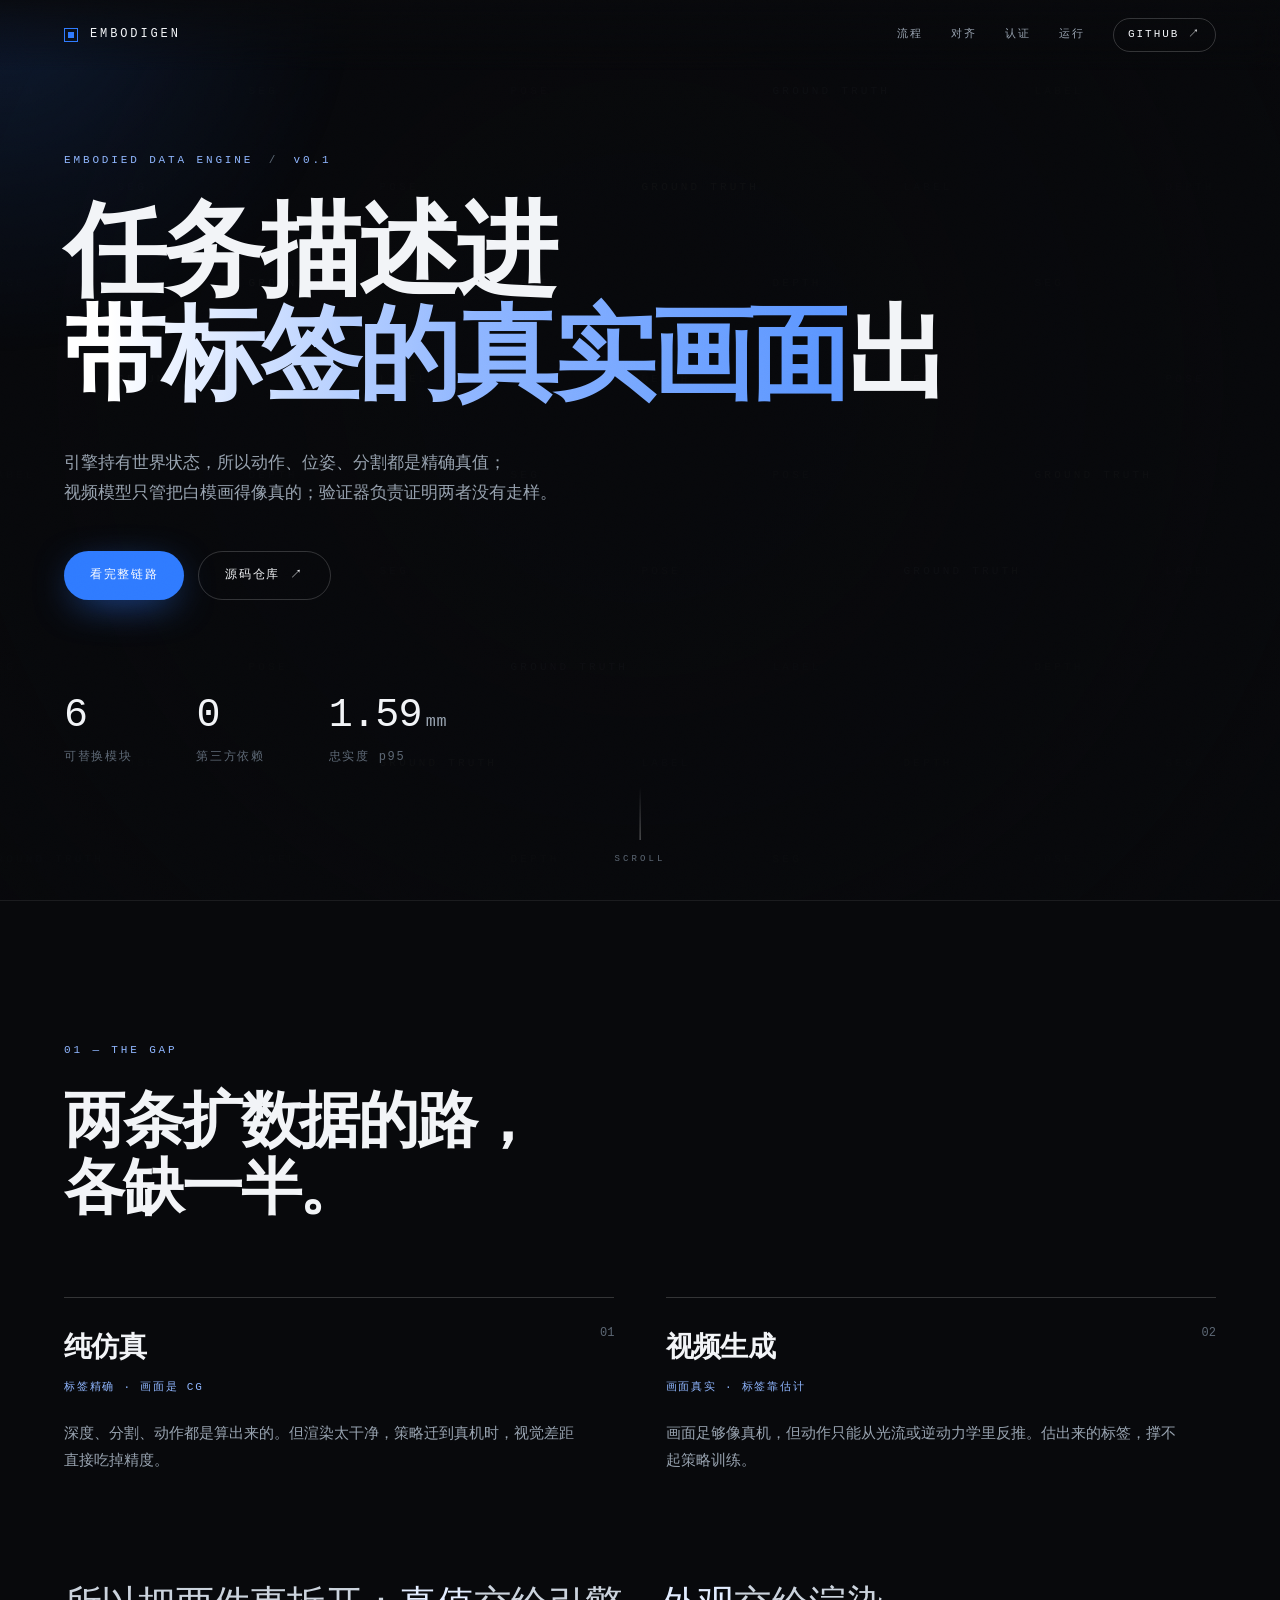
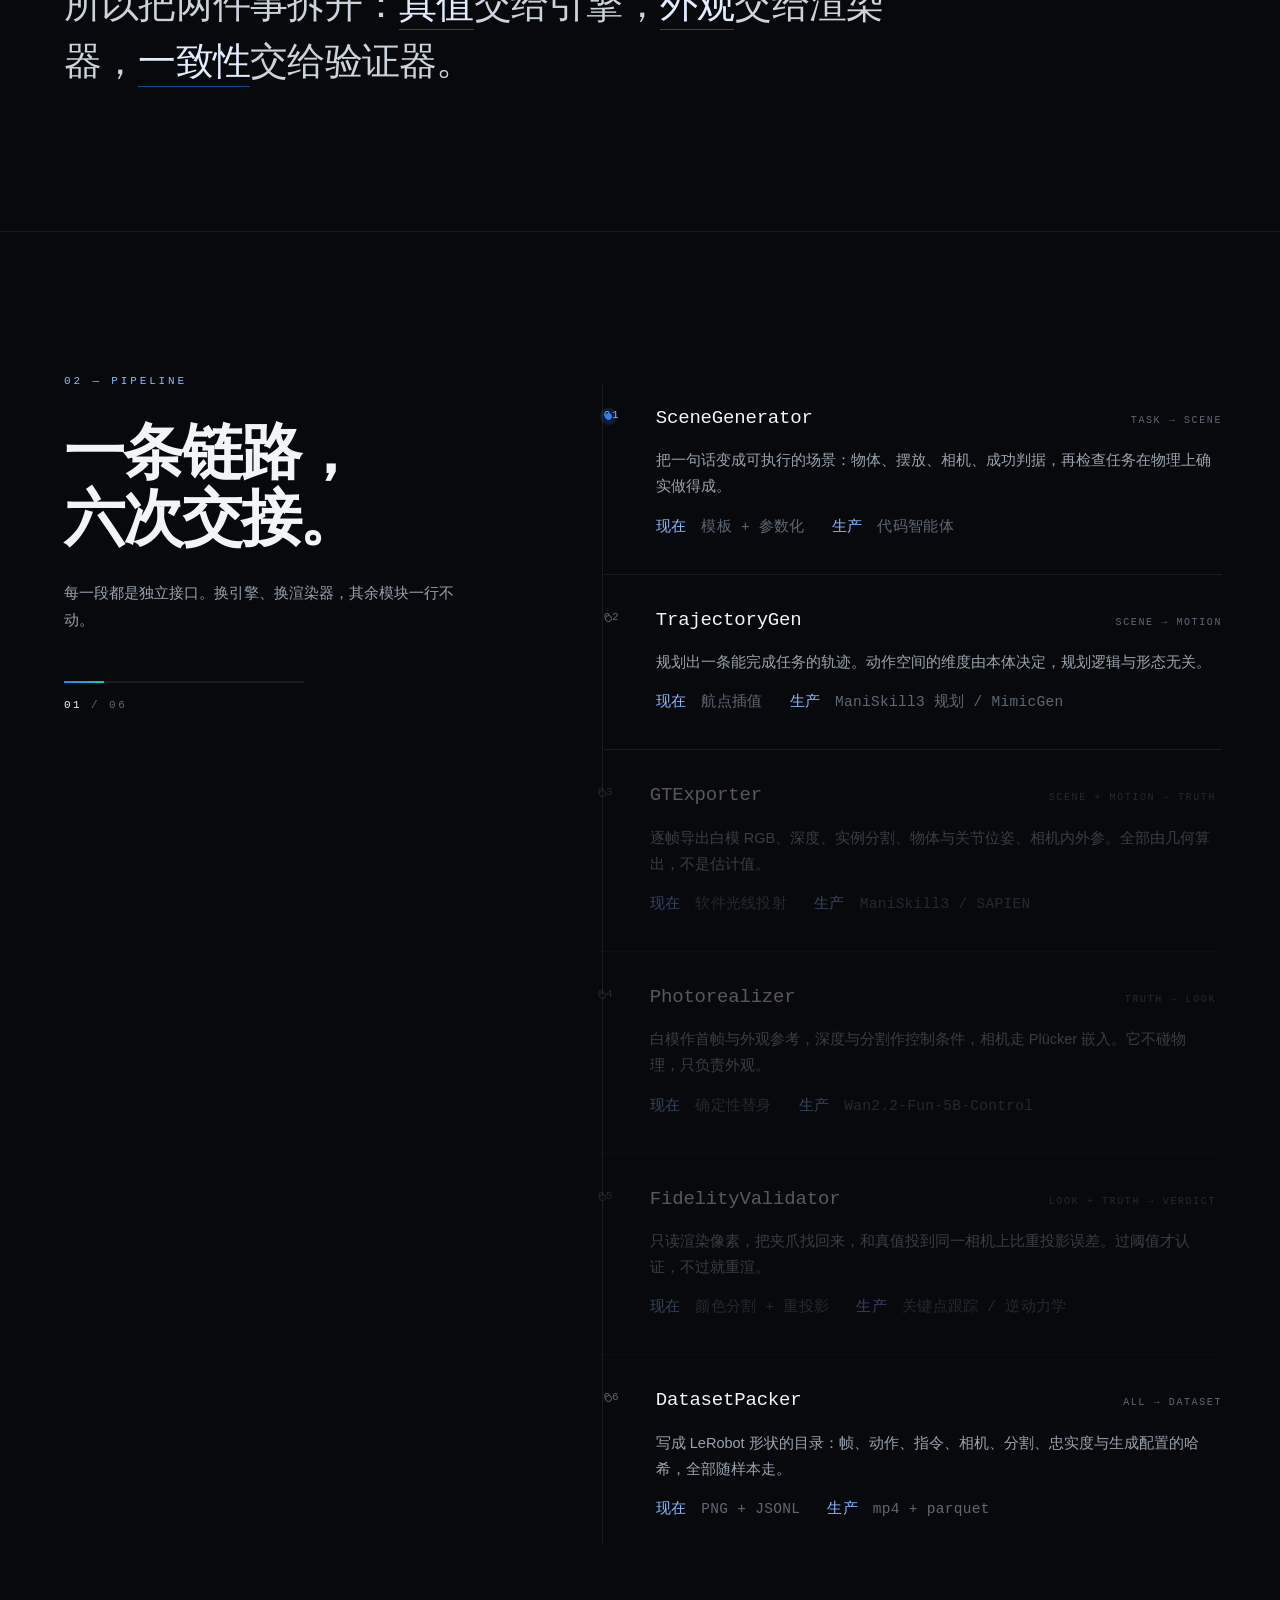
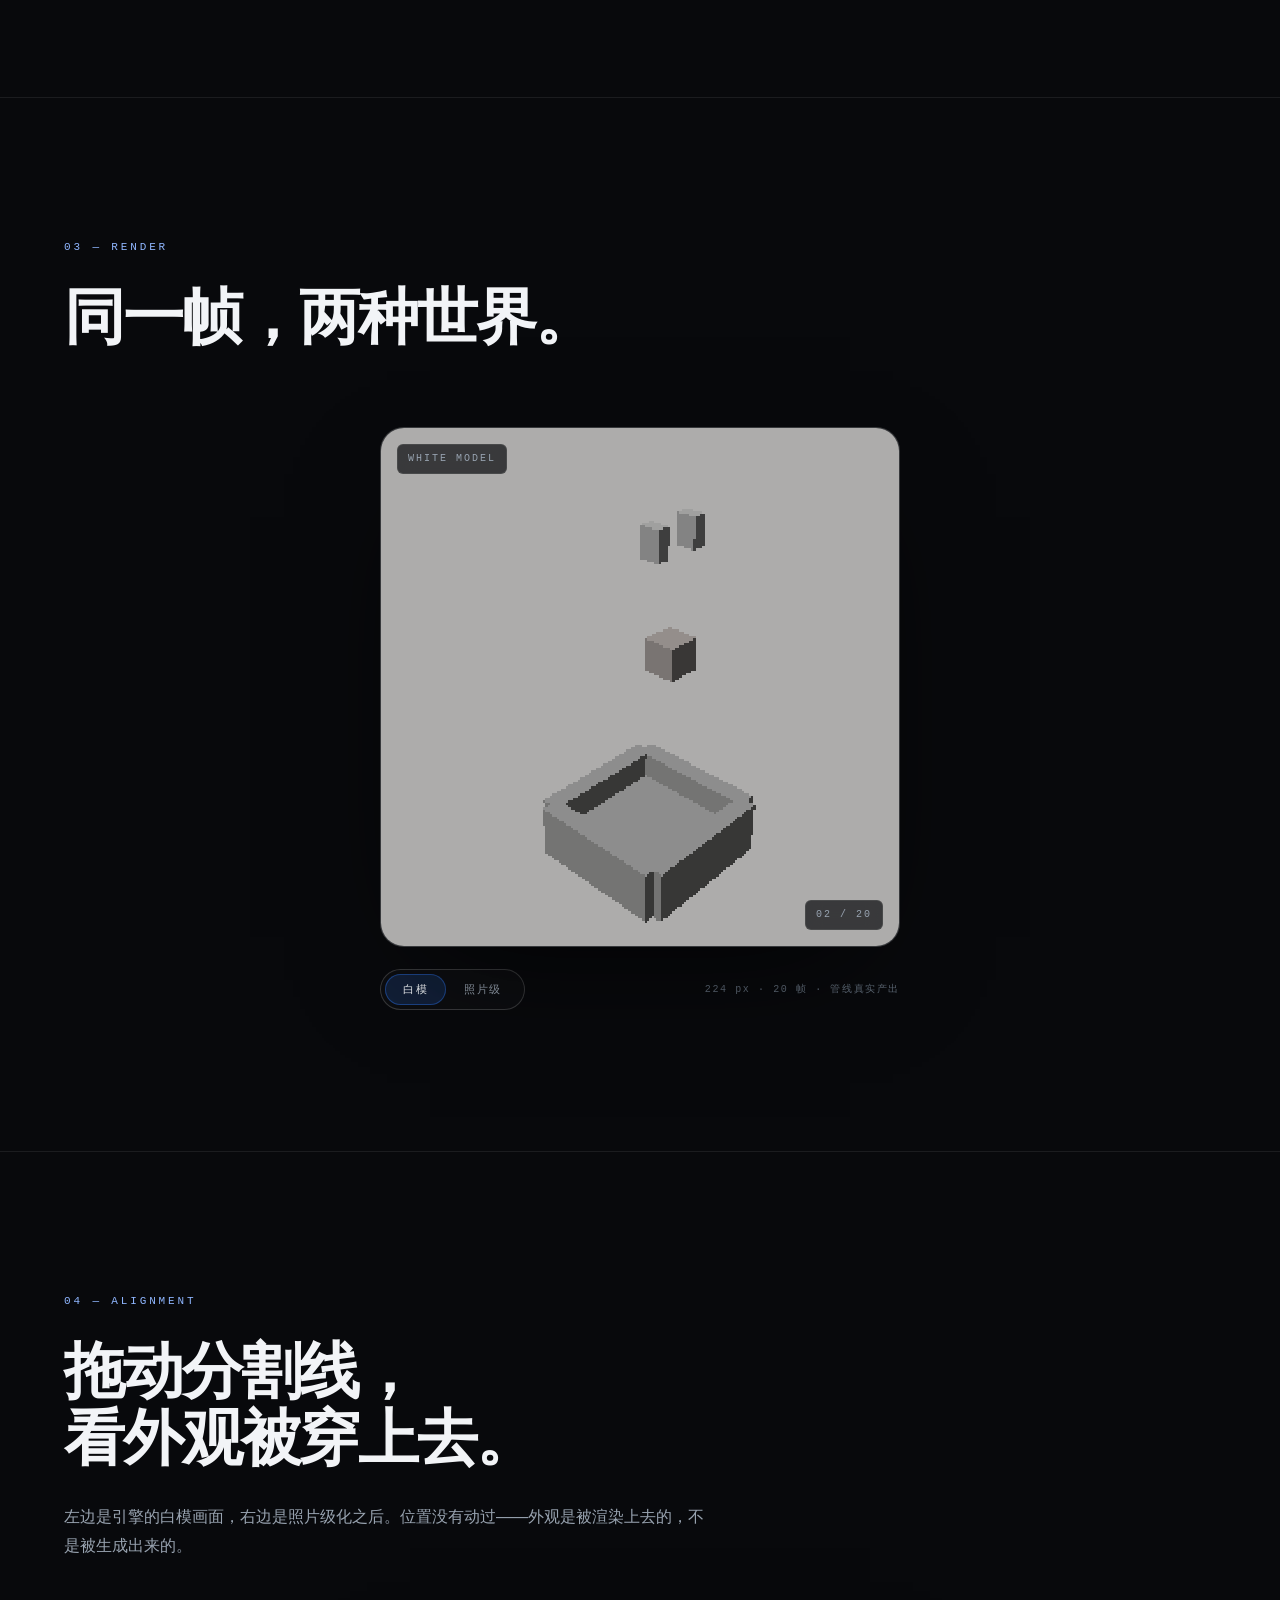
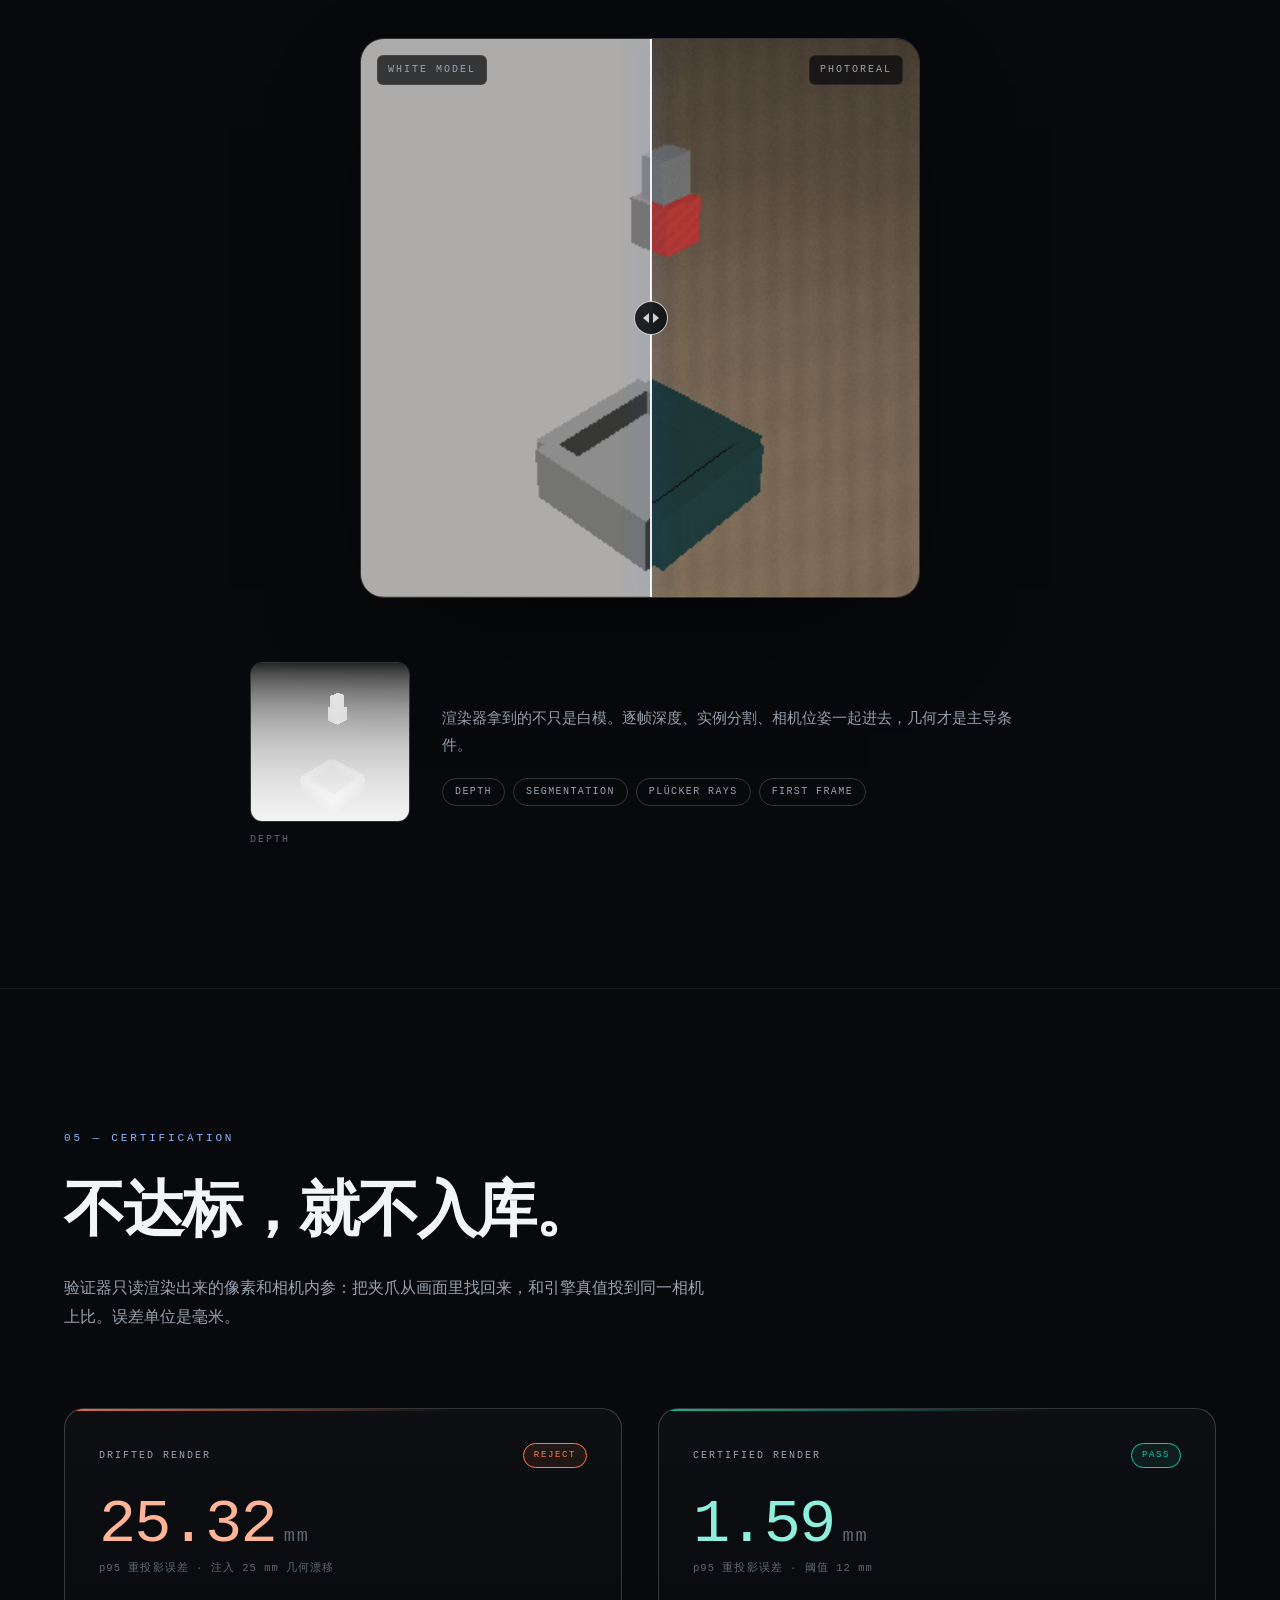
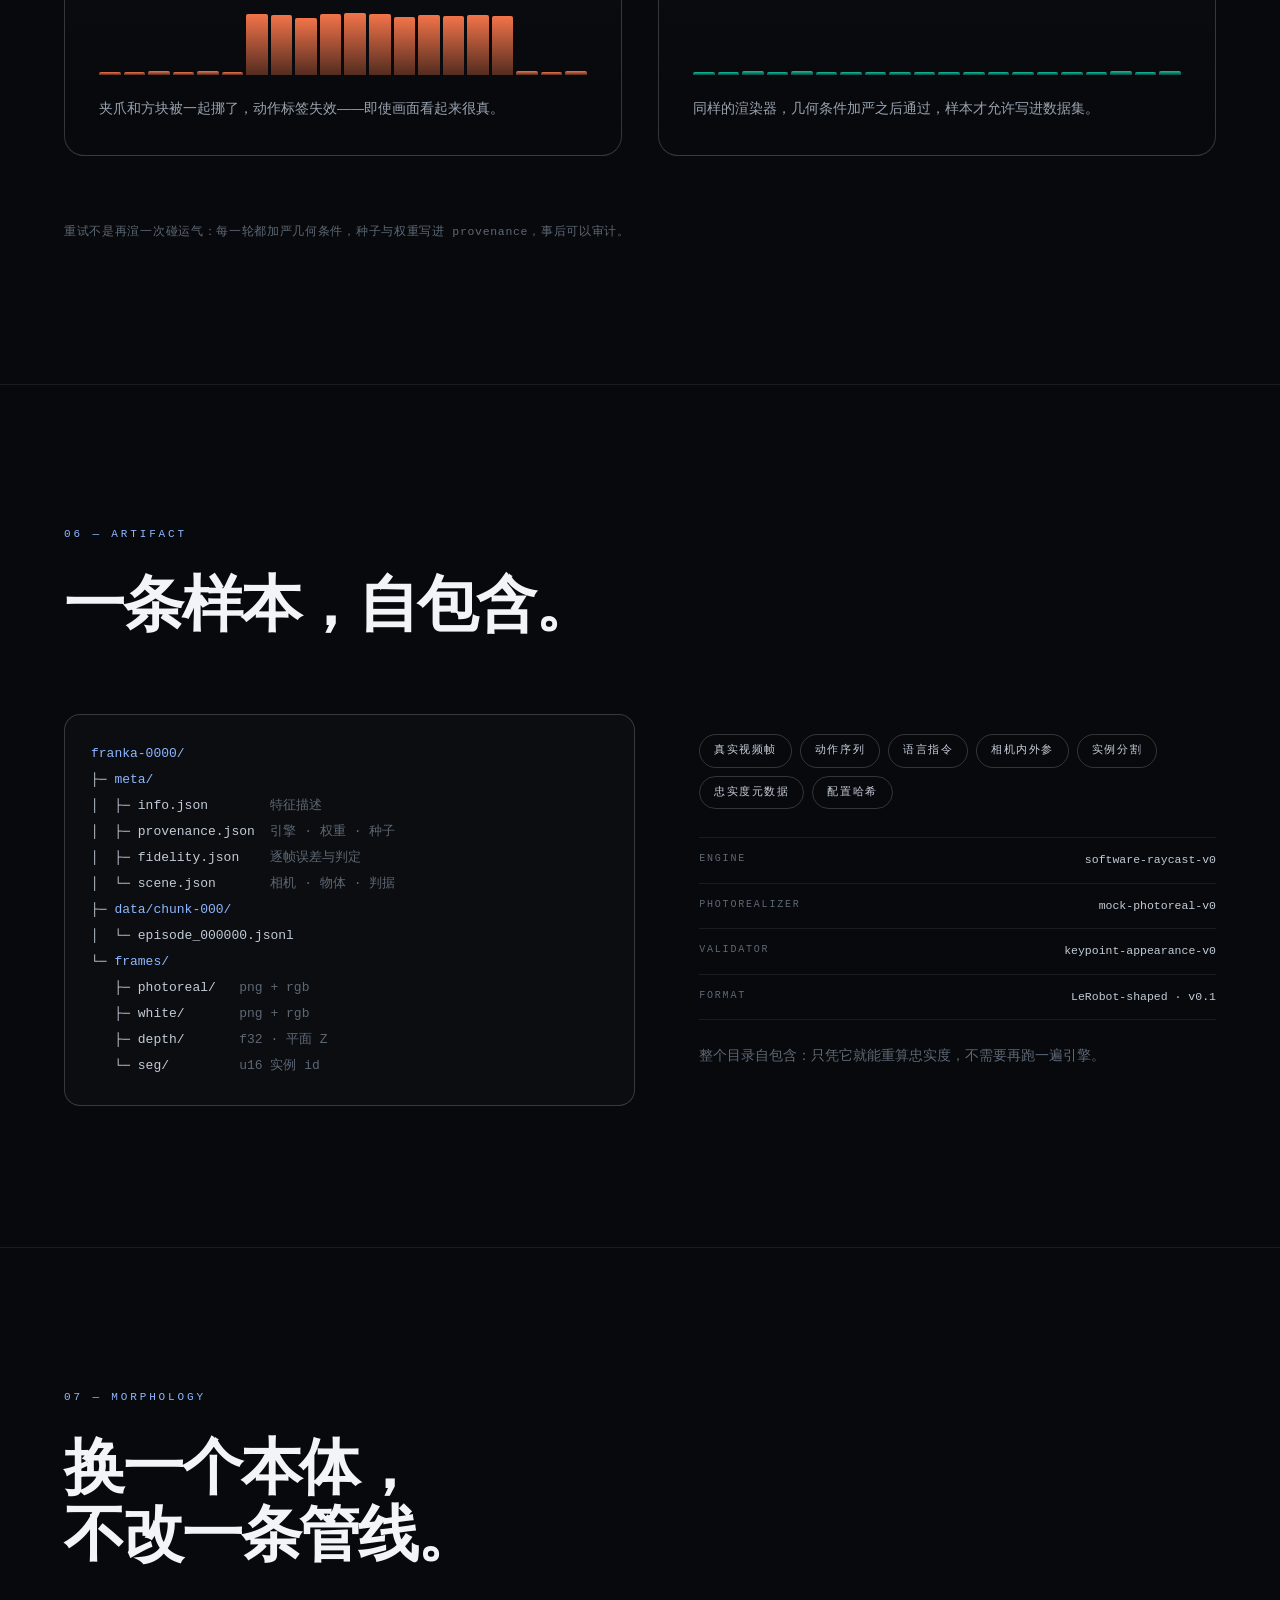
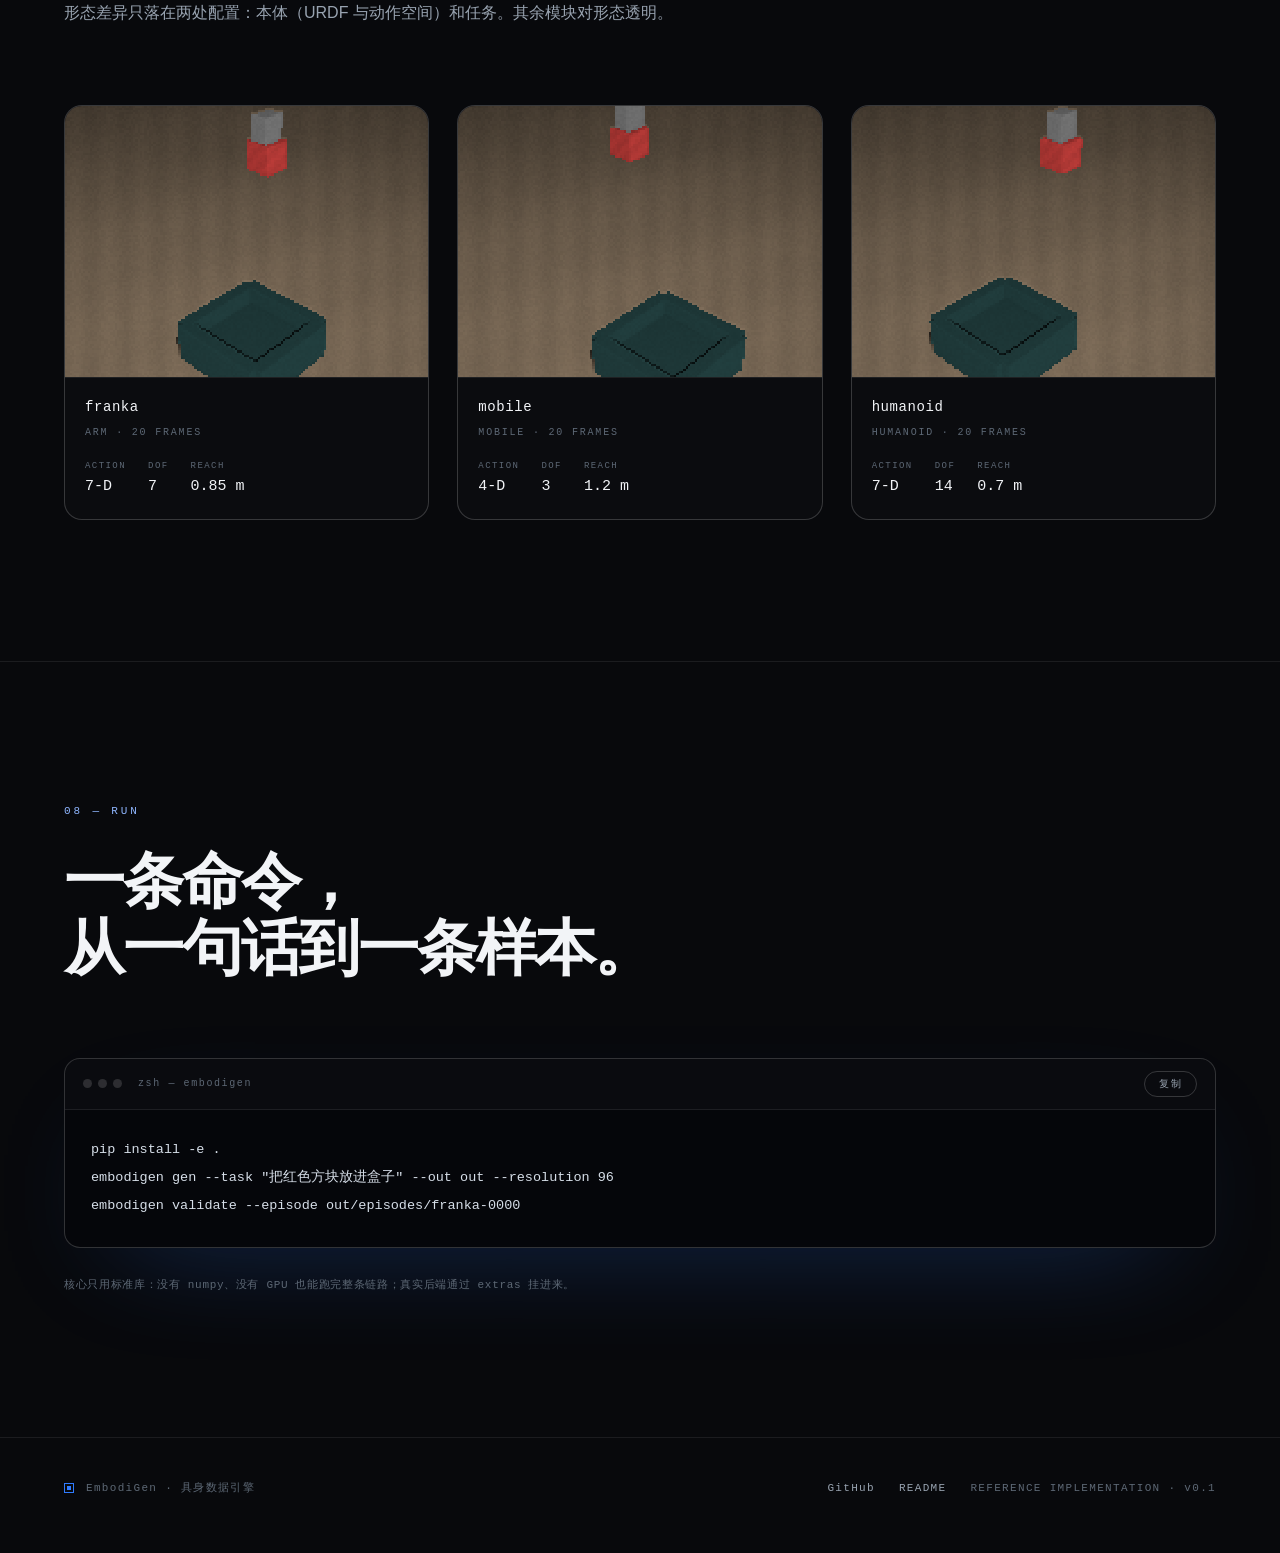
==== commit 771822e6: "feat(docs): real favicon and a proper public entry point The old icon was an inline data URI that re" ====
--- a/docs/index.html
+++ b/docs/index.html
@@ -5,8 +5,15 @@
 <meta name="viewport" content="width=device-width, initial-scale=1" />
 <title>EmbodiGen — 任务描述进，带标签的真实画面出</title>
 <meta name="description" content="EmbodiGen 是具身数据引擎的参考实现：引擎持有精确真值，视频模型负责真实外观，验证器证明两者仍然对齐。" />
+<meta property="og:type" content="website" />
+<meta property="og:title" content="EmbodiGen — 任务描述进，带标签的真实画面出" />
+<meta property="og:description" content="引擎持有精确真值，视频模型负责真实外观，验证器证明两者仍然对齐。" />
+<meta property="og:image" content="https://wellkilo.github.io/embodigen/docs/assets/screens/hero.jpg" />
+<meta name="twitter:card" content="summary_large_image" />
 <meta name="theme-color" content="#08090c" />
-<link rel="icon" href="data:image/svg+xml,%3Csvg xmlns='http://www.w3.org/2000/svg' viewBox='0 0 32 32'%3E%3Crect width='32' height='32' fill='%2308090c'/%3E%3Crect x='7' y='7' width='18' height='18' fill='none' stroke='%232f7bff' stroke-width='2'/%3E%3Crect x='13' y='13' width='6' height='6' fill='%232f7bff'/%3E%3C/svg%3E" />
+<link rel="icon" href="favicon.ico" sizes="any" />
+<link rel="icon" href="favicon.svg" type="image/svg+xml" />
+<link rel="apple-touch-icon" href="apple-touch-icon.png" />
 <link rel="stylesheet" href="assets/styles.css" />
 </head>
 <body>
@@ -354,7 +361,7 @@
     <div class="foot-right">
       <a href="https://github.com/wellkilo/embodigen" target="_blank" rel="noopener">GitHub</a>
       <a href="https://github.com/wellkilo/embodigen/blob/main/README.md" target="_blank" rel="noopener">README</a>
-      <span class="dim">私有仓库 · 许可待定</span>
+      <span class="dim">REFERENCE IMPLEMENTATION · v0.1</span>
     </div>
   </div>
 </footer>
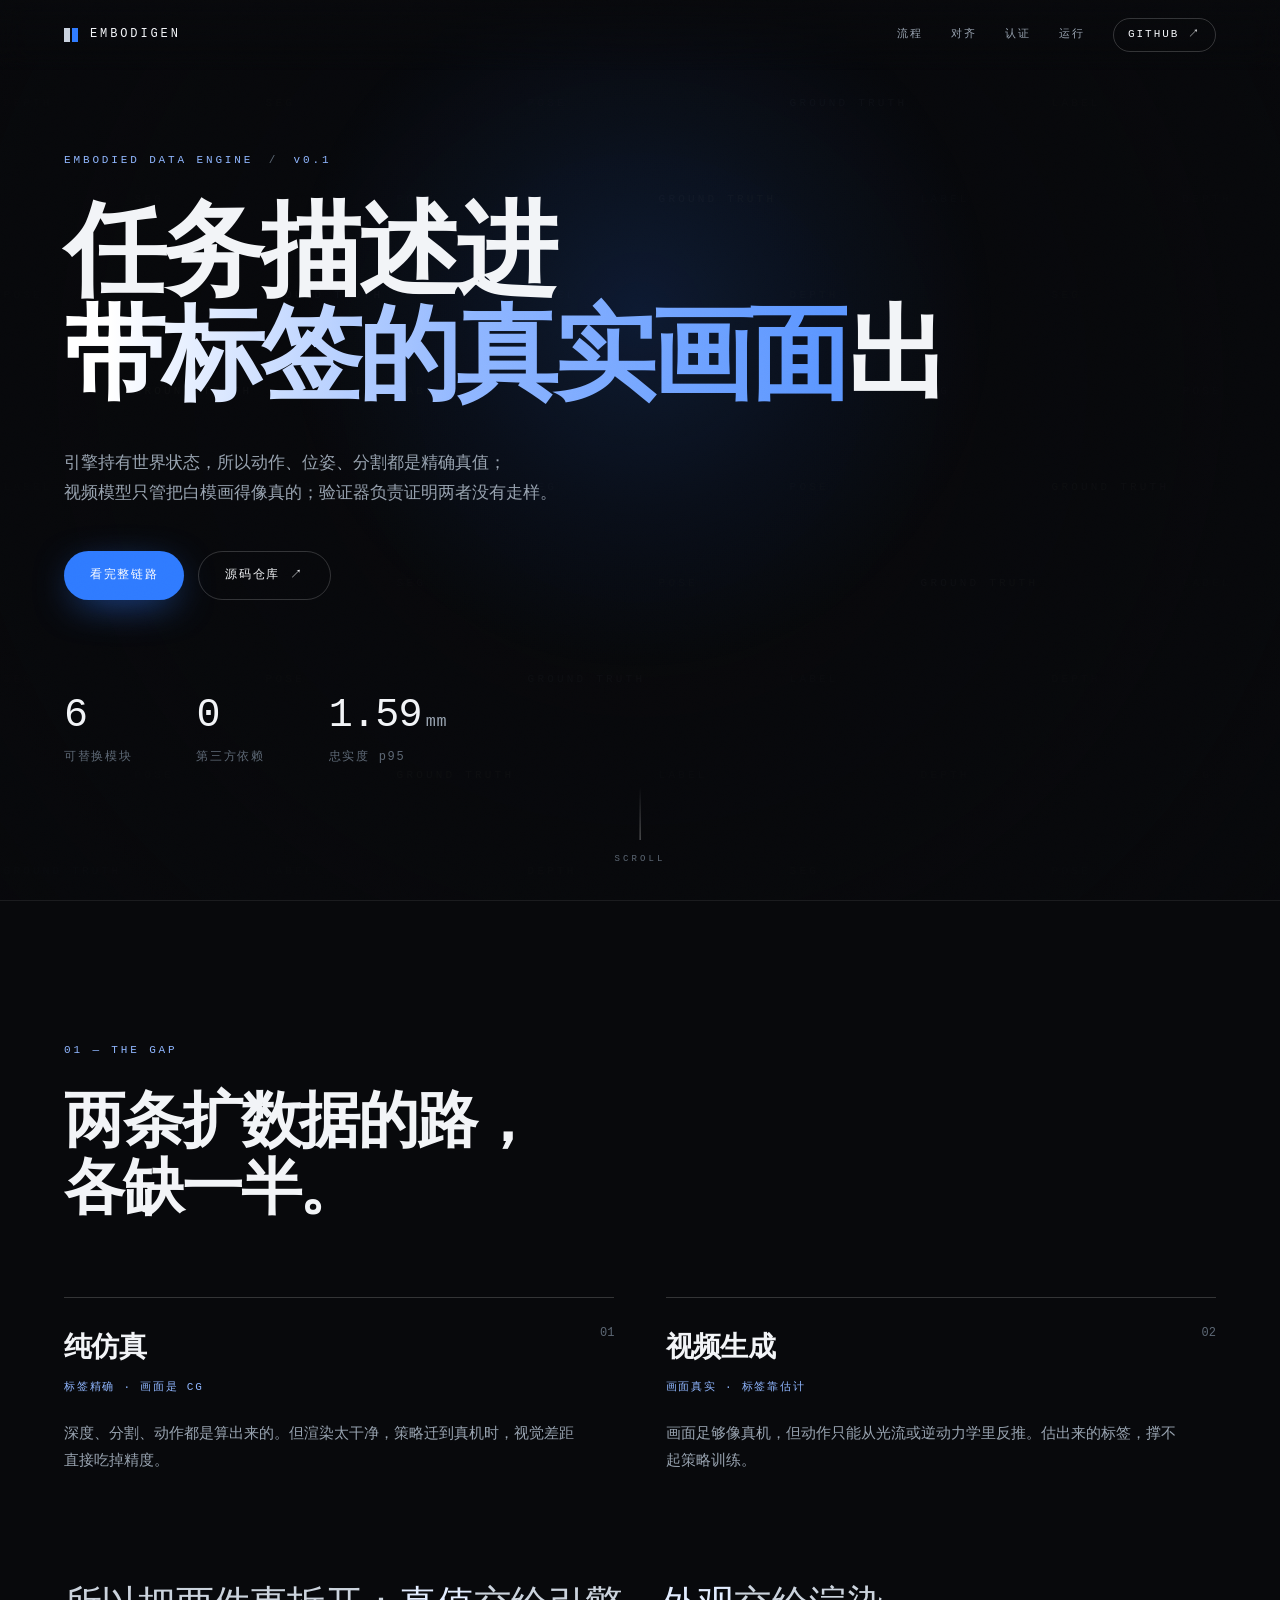
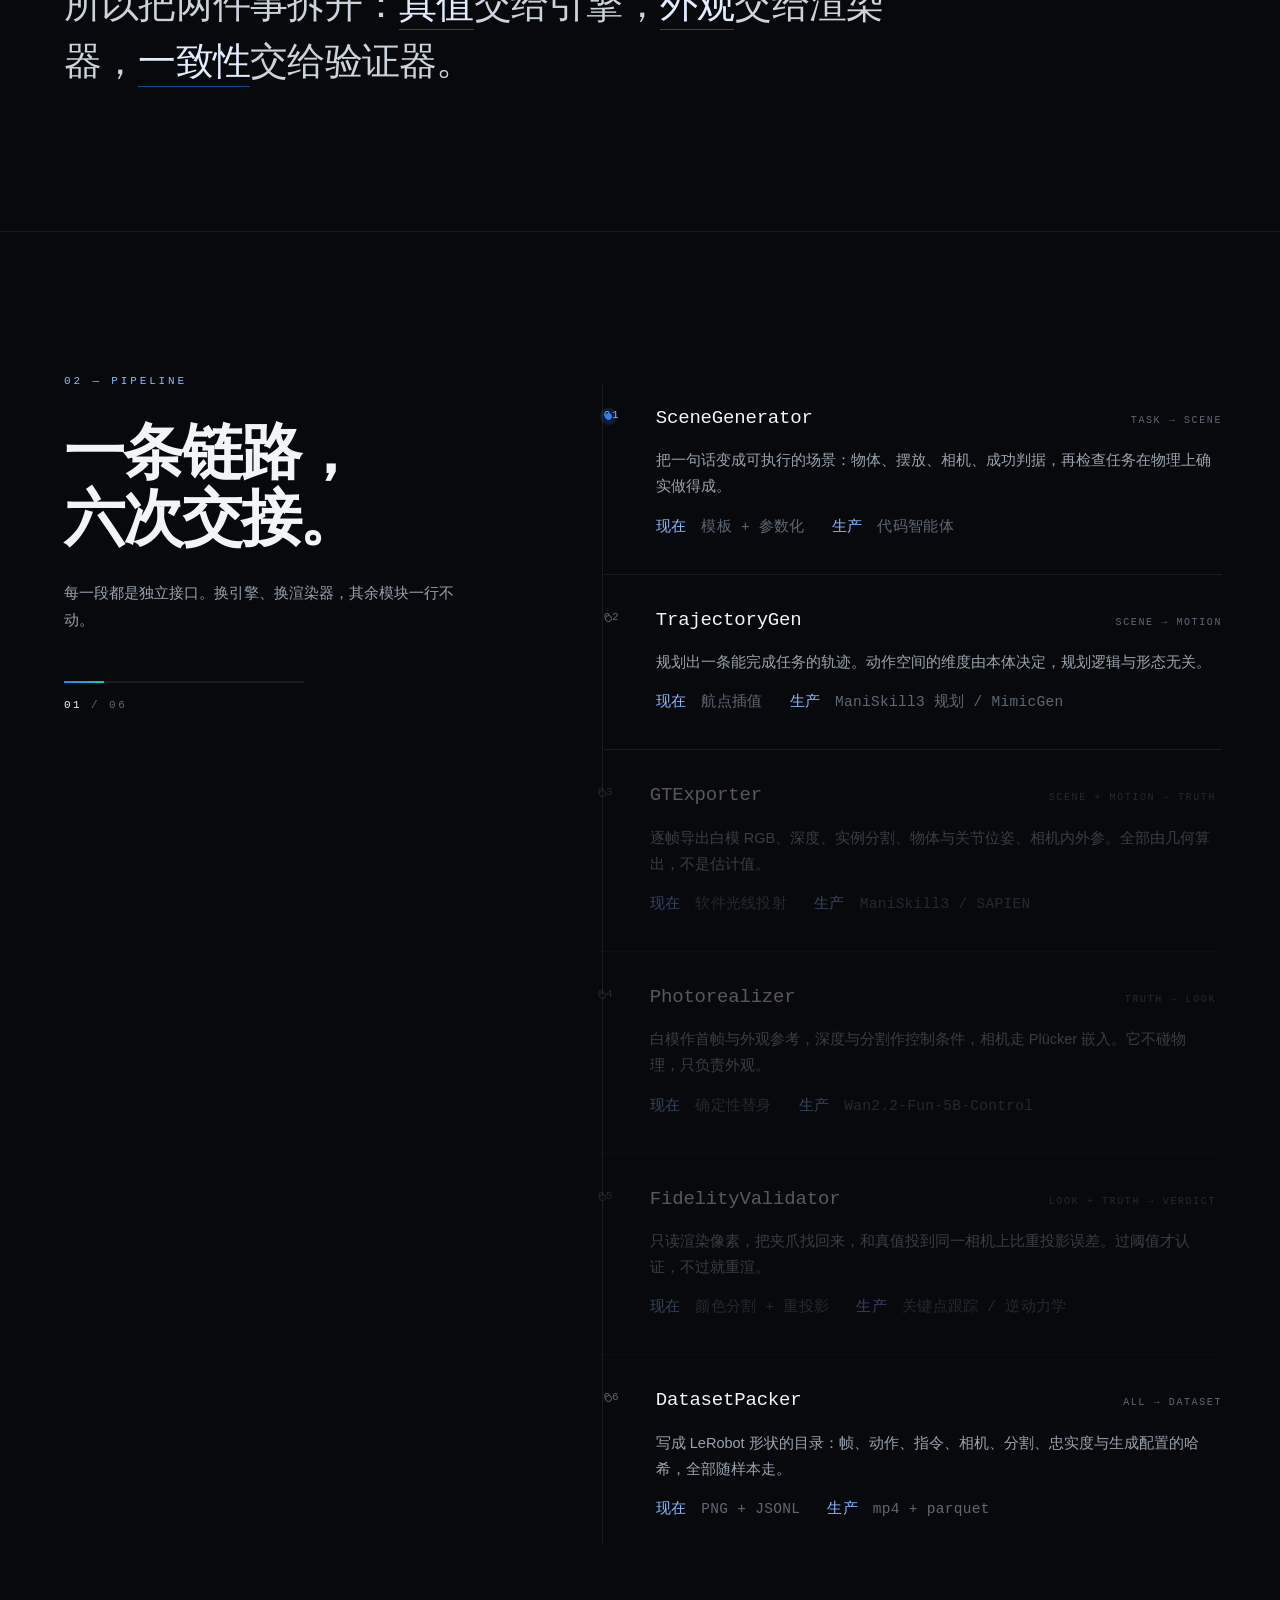
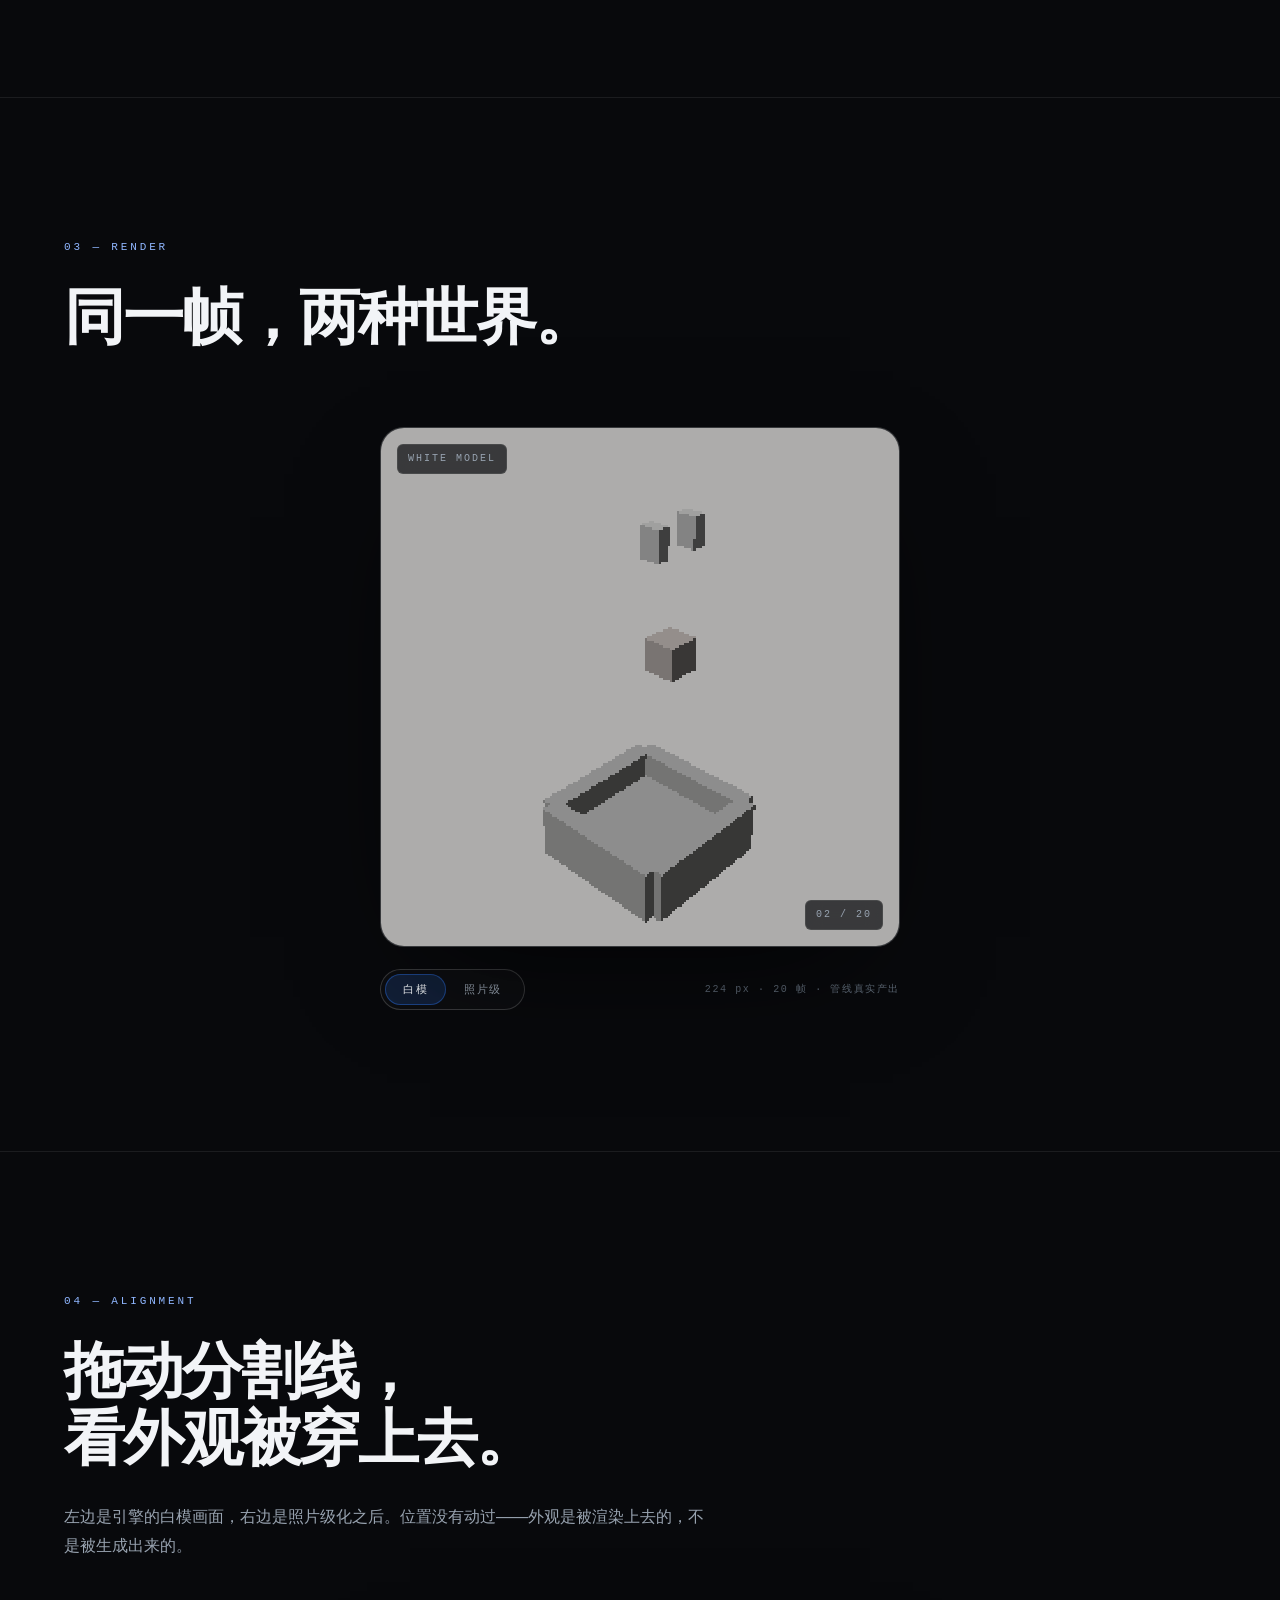
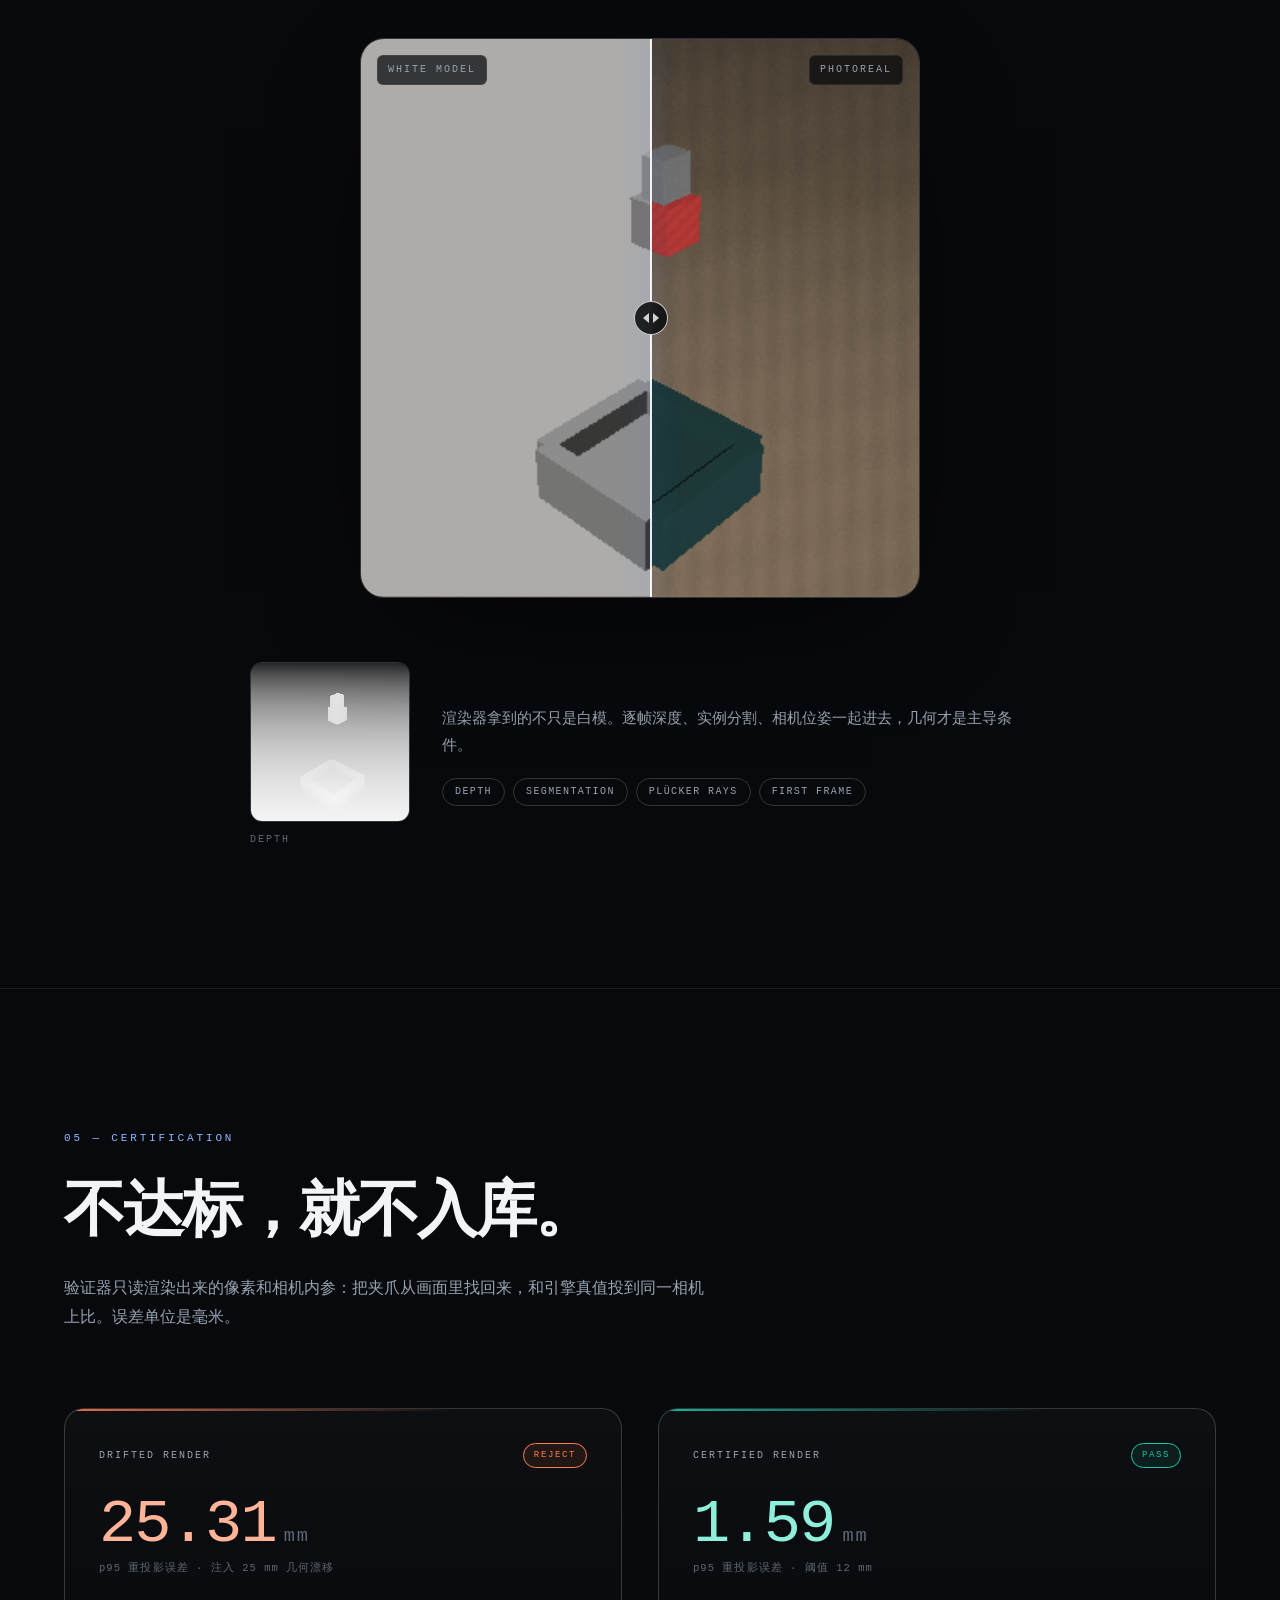
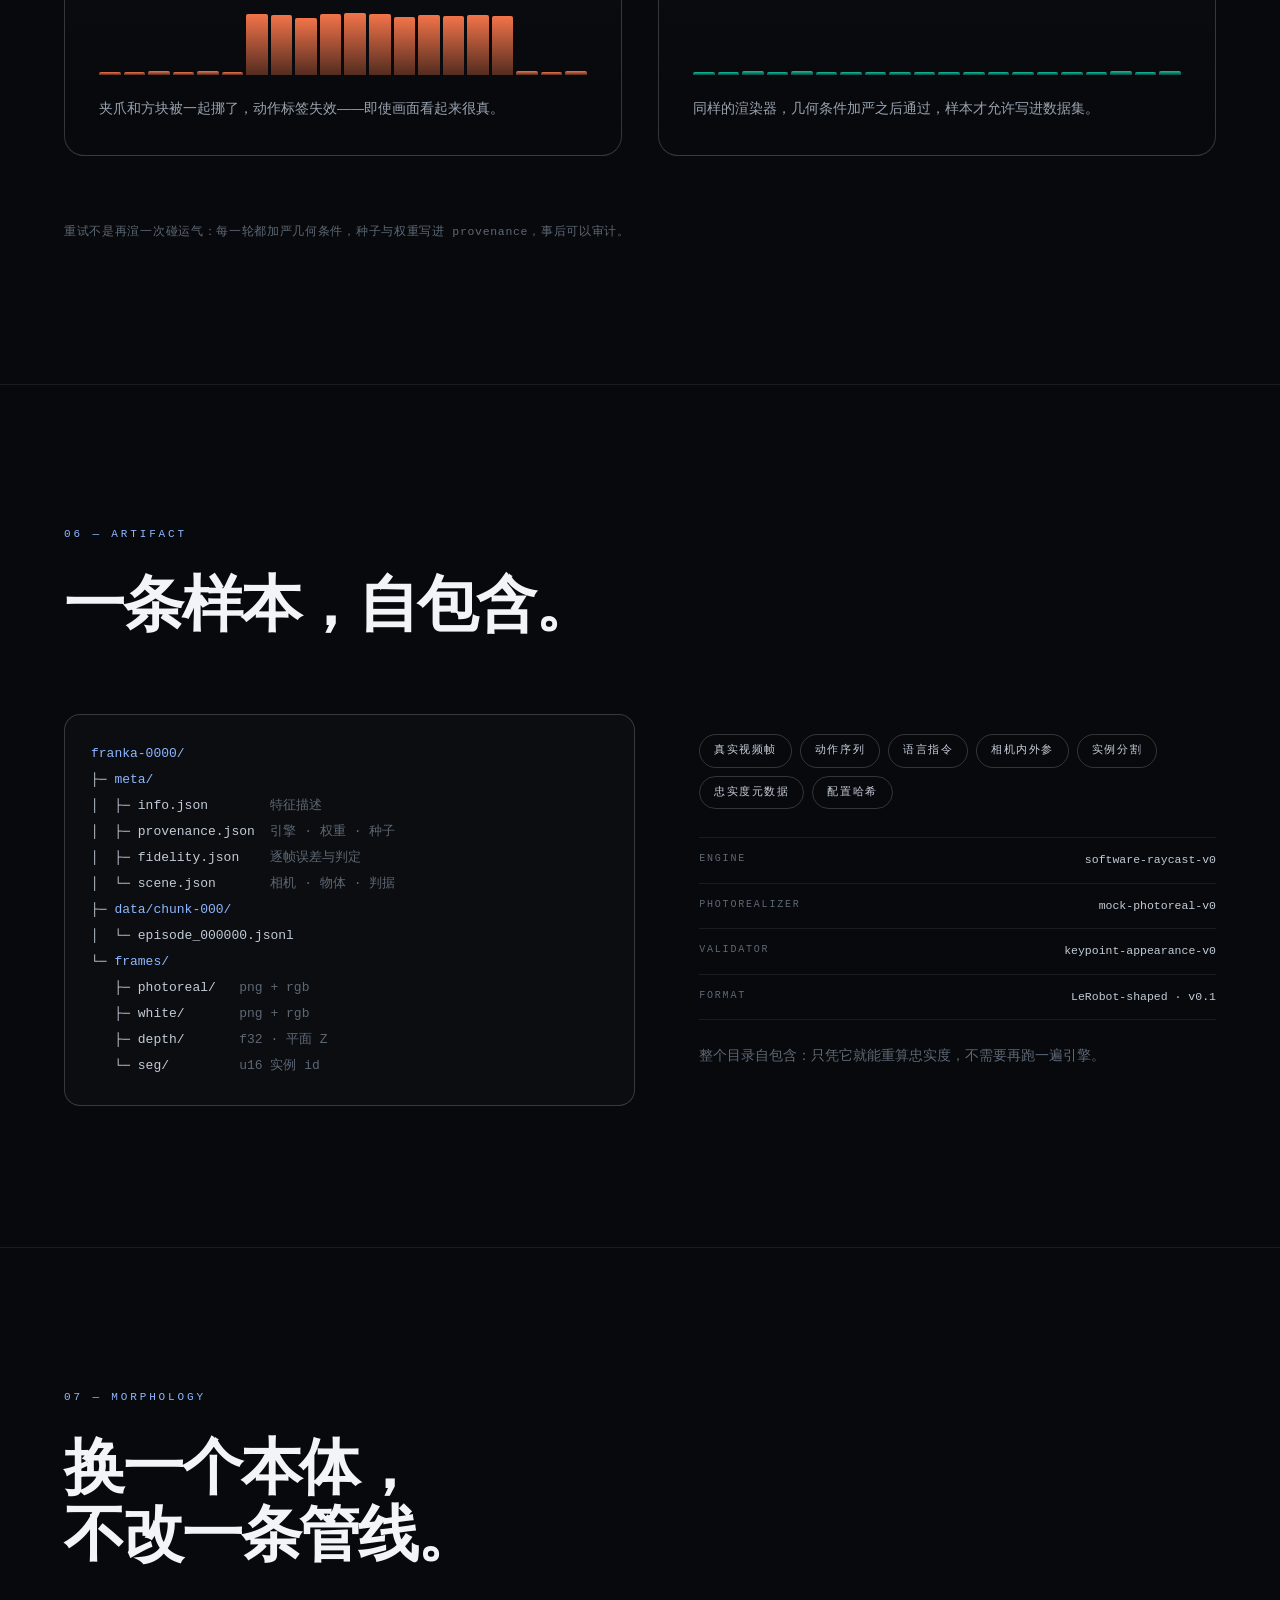
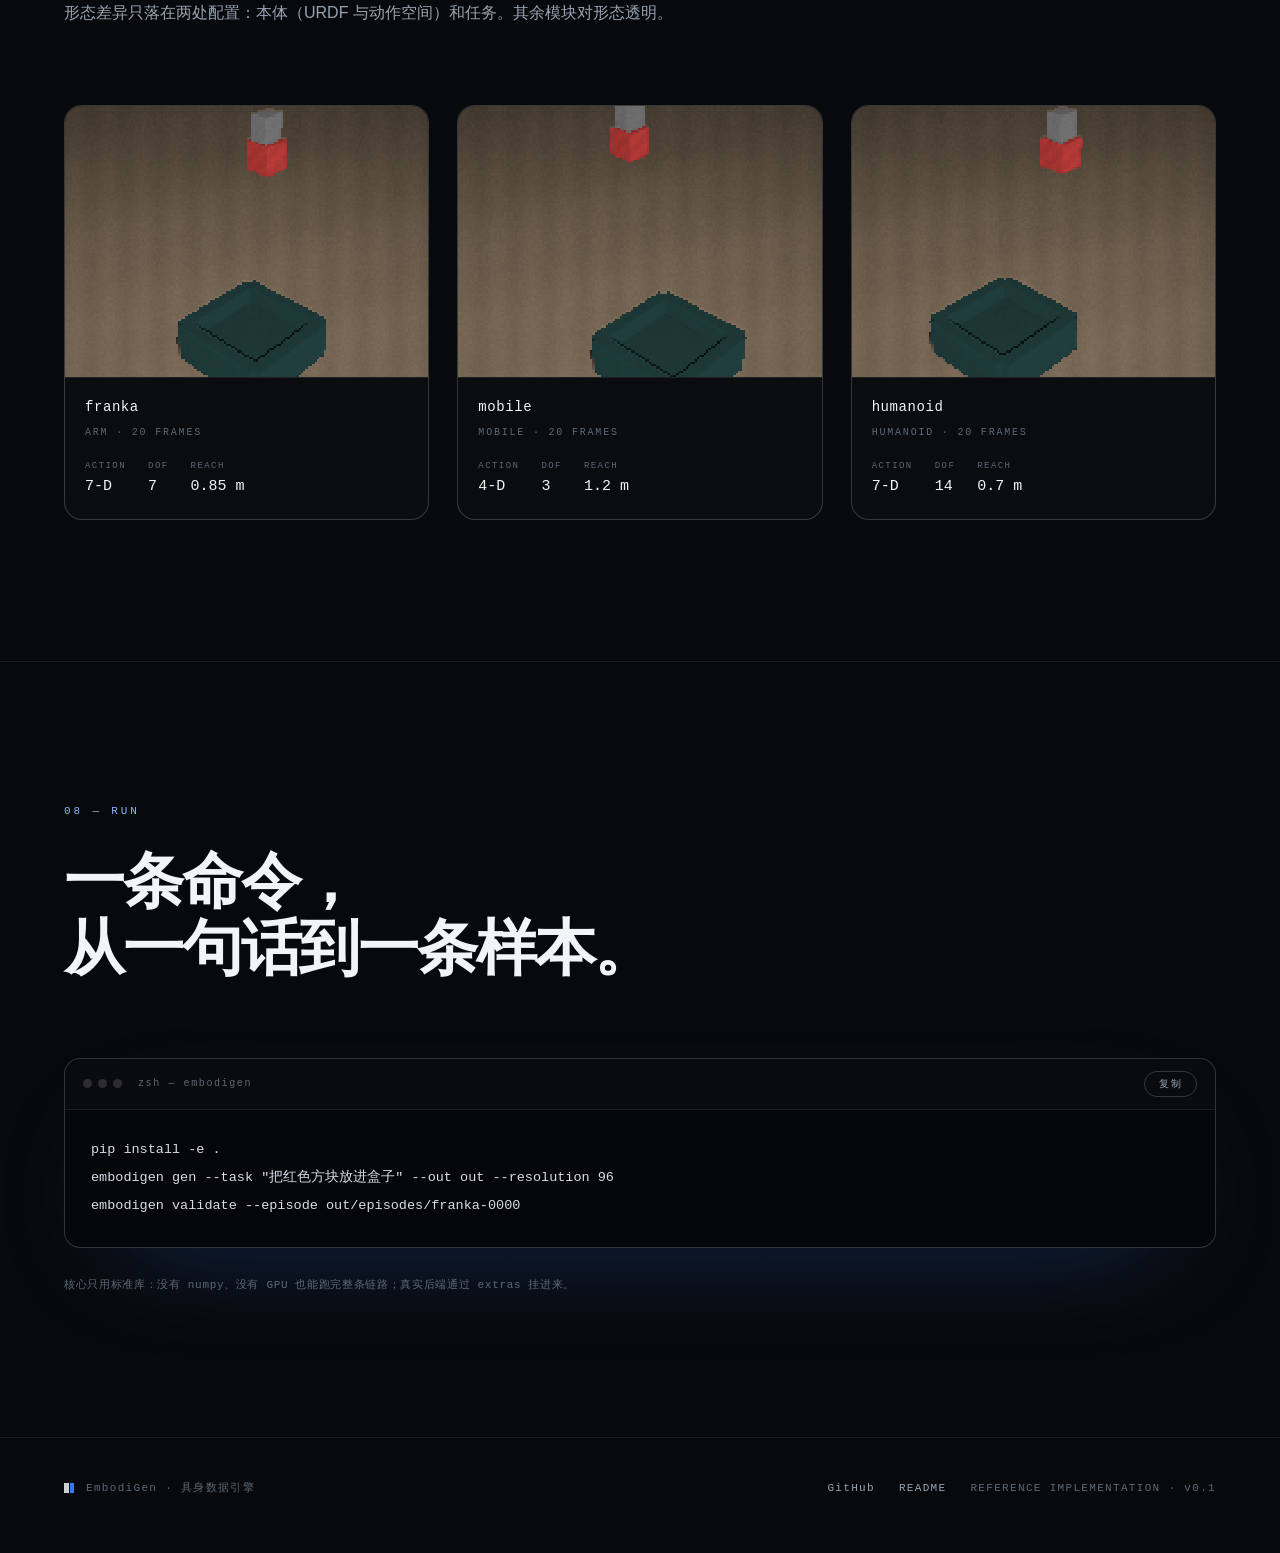
==== commit 9d8d163d: "docs(pages): serve the showcase from the site root Pages now publishes the /docs directory, so the s" ====
--- a/docs/index.html
+++ b/docs/index.html
@@ -8,7 +8,7 @@
 <meta property="og:type" content="website" />
 <meta property="og:title" content="EmbodiGen — 任务描述进，带标签的真实画面出" />
 <meta property="og:description" content="引擎持有精确真值，视频模型负责真实外观，验证器证明两者仍然对齐。" />
-<meta property="og:image" content="https://wellkilo.github.io/embodigen/docs/assets/screens/hero.jpg" />
+<meta property="og:image" content="https://wellkilo.github.io/embodigen/assets/screens/hero.jpg" />
 <meta name="twitter:card" content="summary_large_image" />
 <meta name="theme-color" content="#08090c" />
 <link rel="icon" href="favicon.ico" sizes="any" />
--- a/docs/assets/styles.css
+++ b/docs/assets/styles.css
@@ -150,24 +150,29 @@
 .mark {
   width: 14px;
   height: 14px;
-  border: 1.5px solid var(--blue);
-  position: relative;
-}
-
+  display: inline-flex;
+  gap: 1.5px;
+}
+
+.mark::before,
 .mark::after {
   content: "";
-  position: absolute;
-  inset: 3px;
+  display: block;
+  flex: 1;
+}
+
+.mark::before {
+  background: #c9d2df;
+}
+
+.mark::after {
   background: var(--blue);
 }
 
 .mark.small {
   width: 10px;
   height: 10px;
-}
-
-.mark.small::after {
-  inset: 2px;
+  gap: 1px;
 }
 
 .nav {
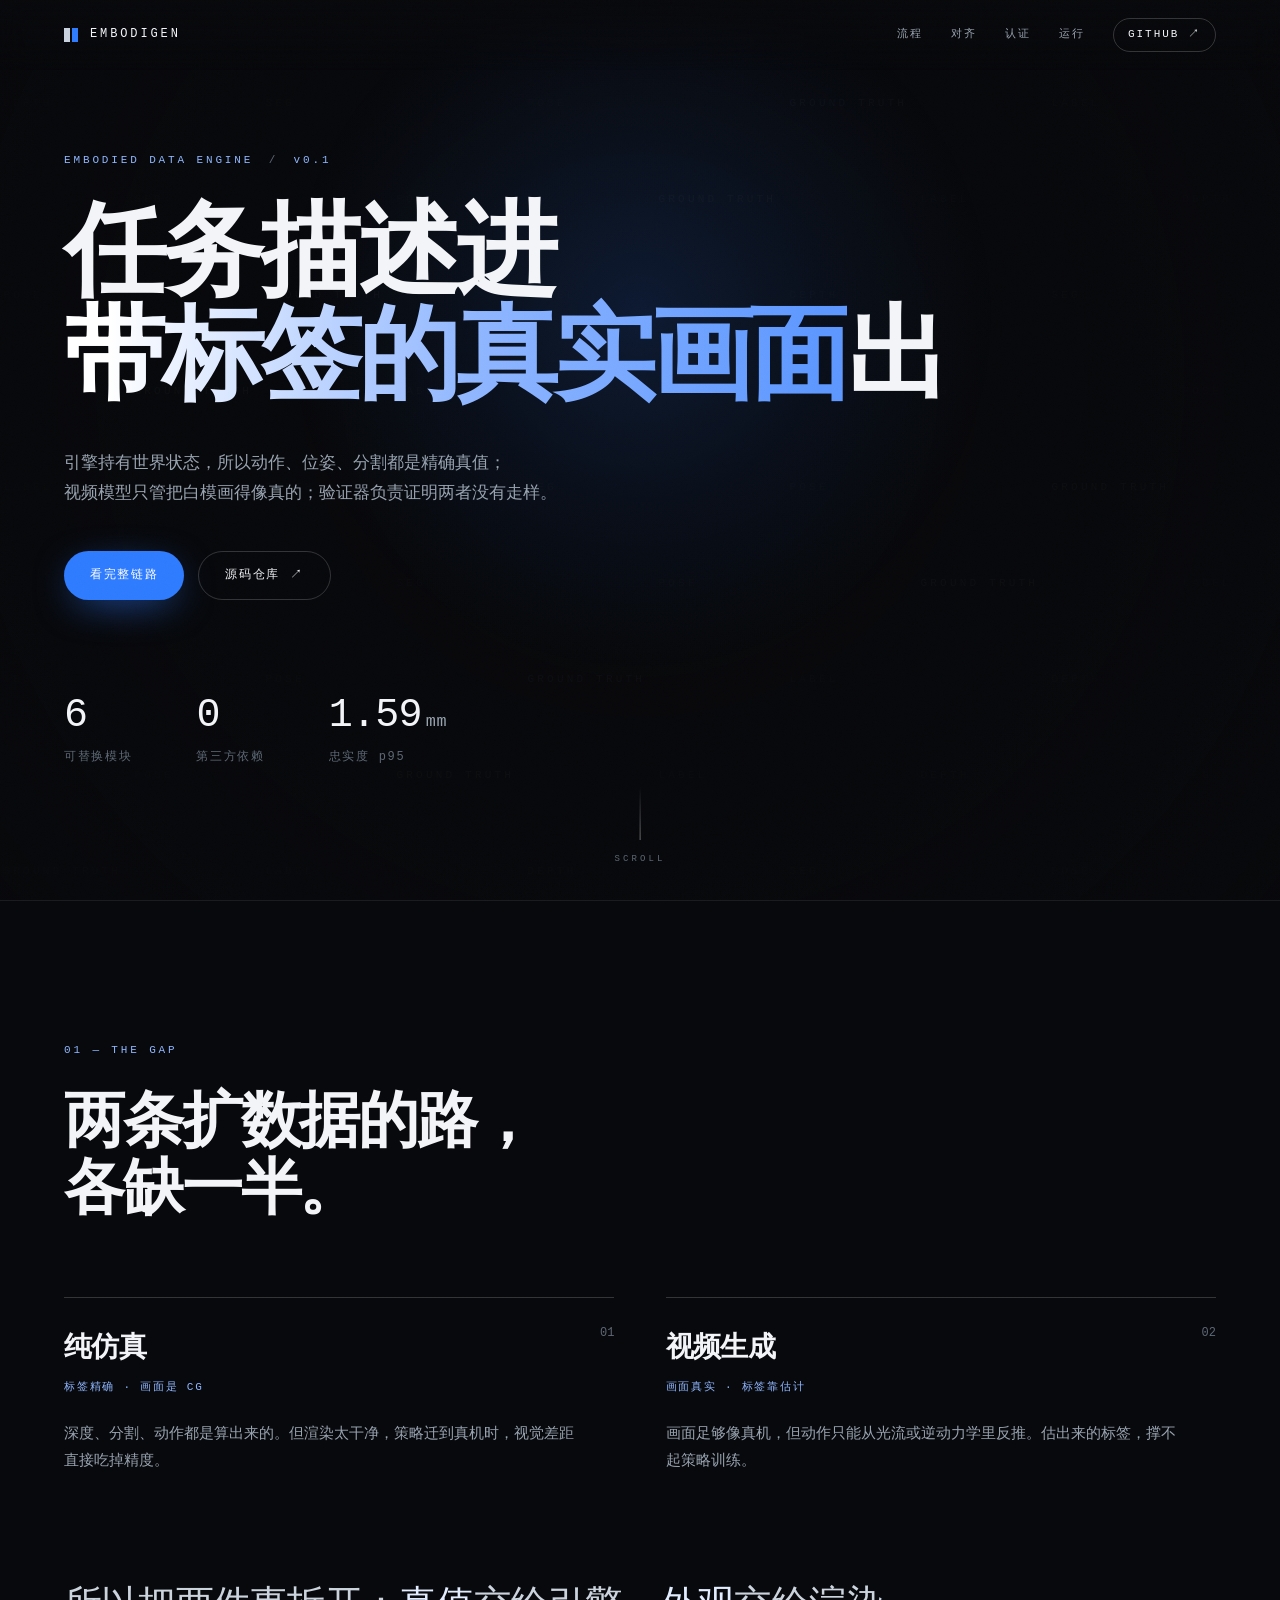
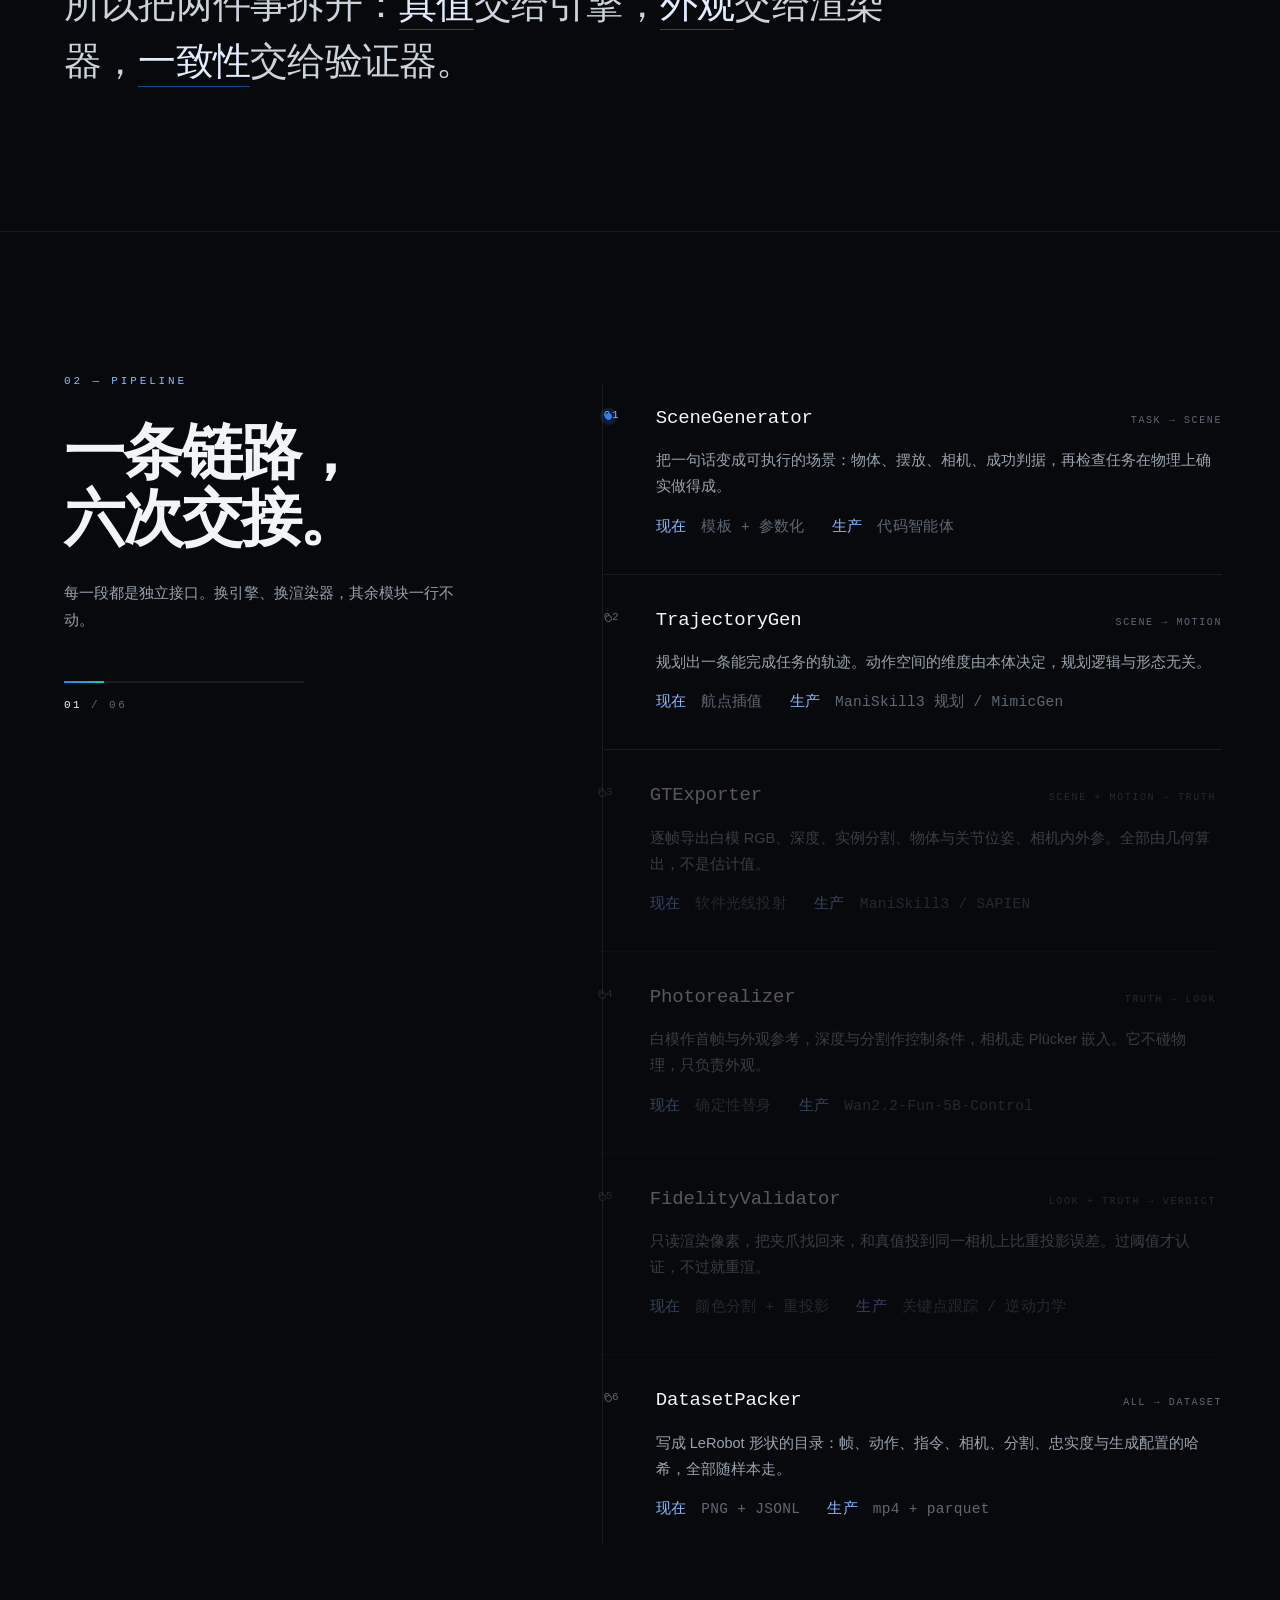
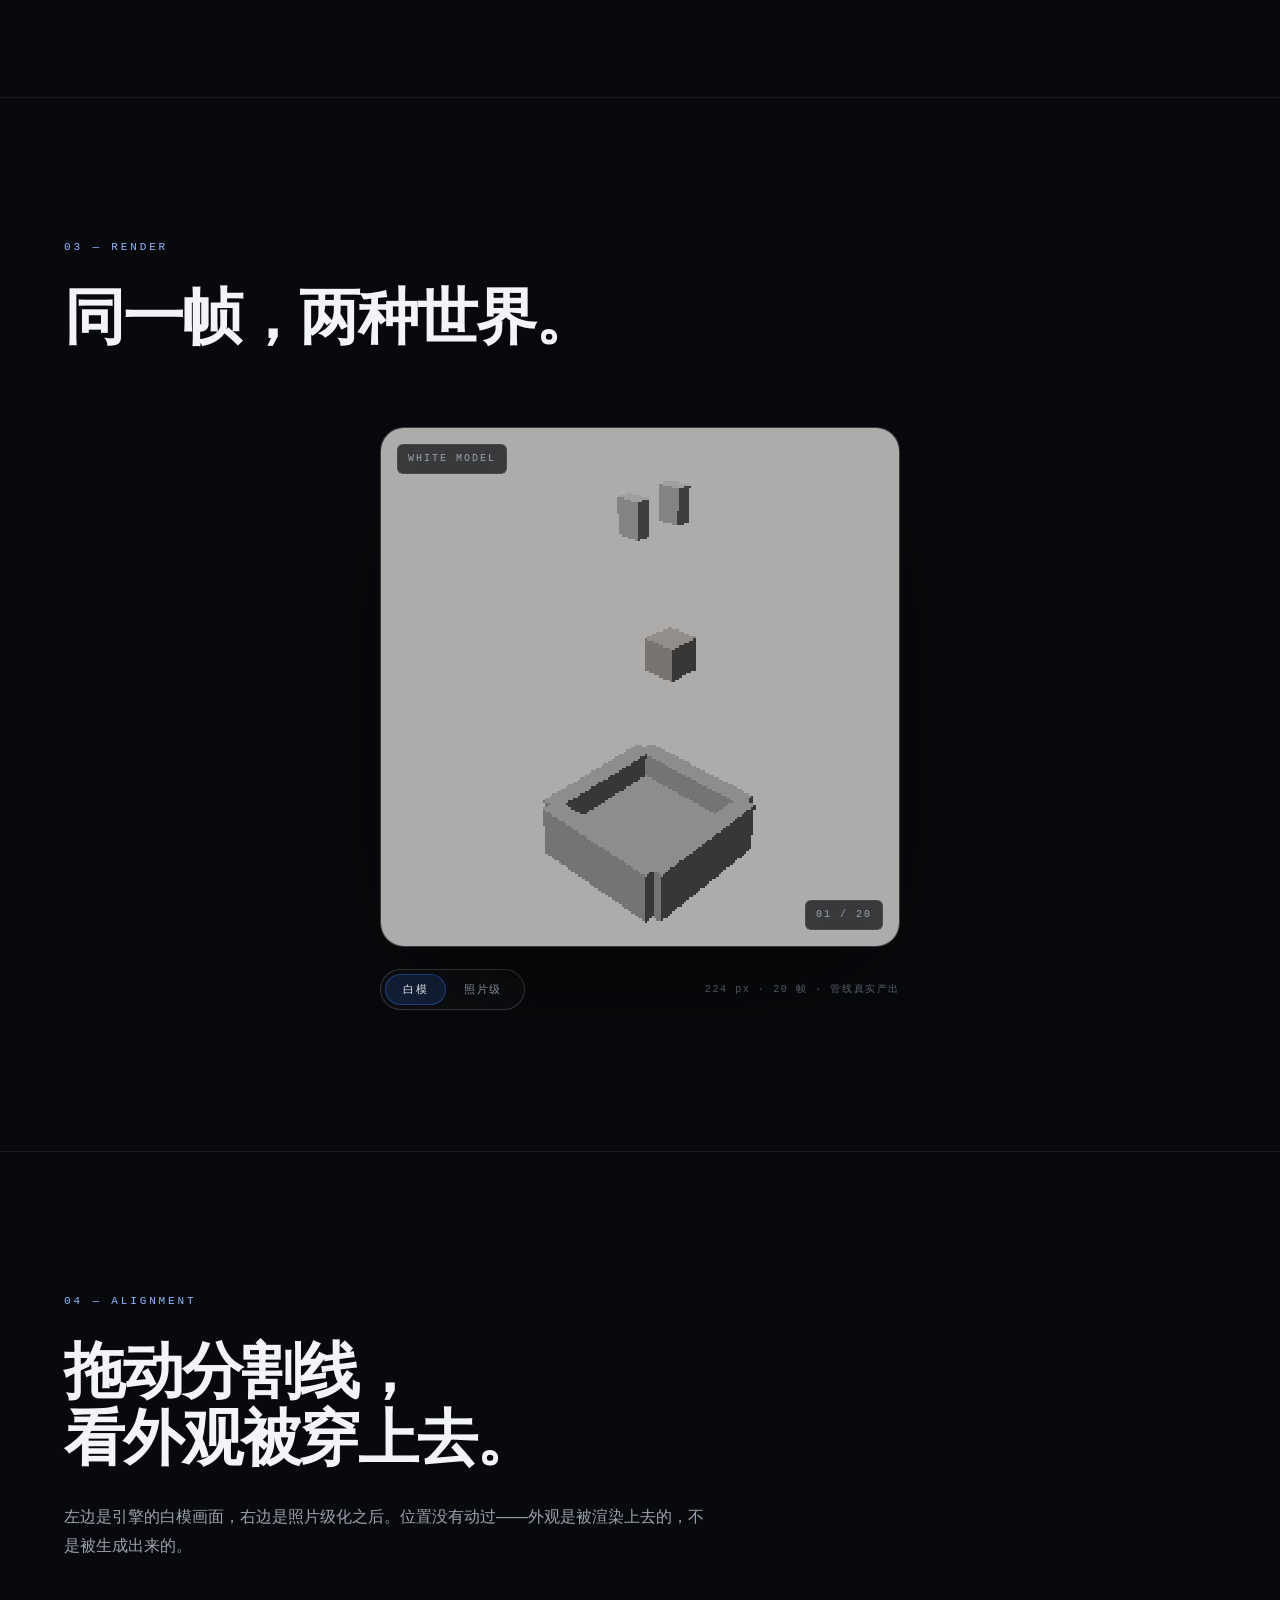
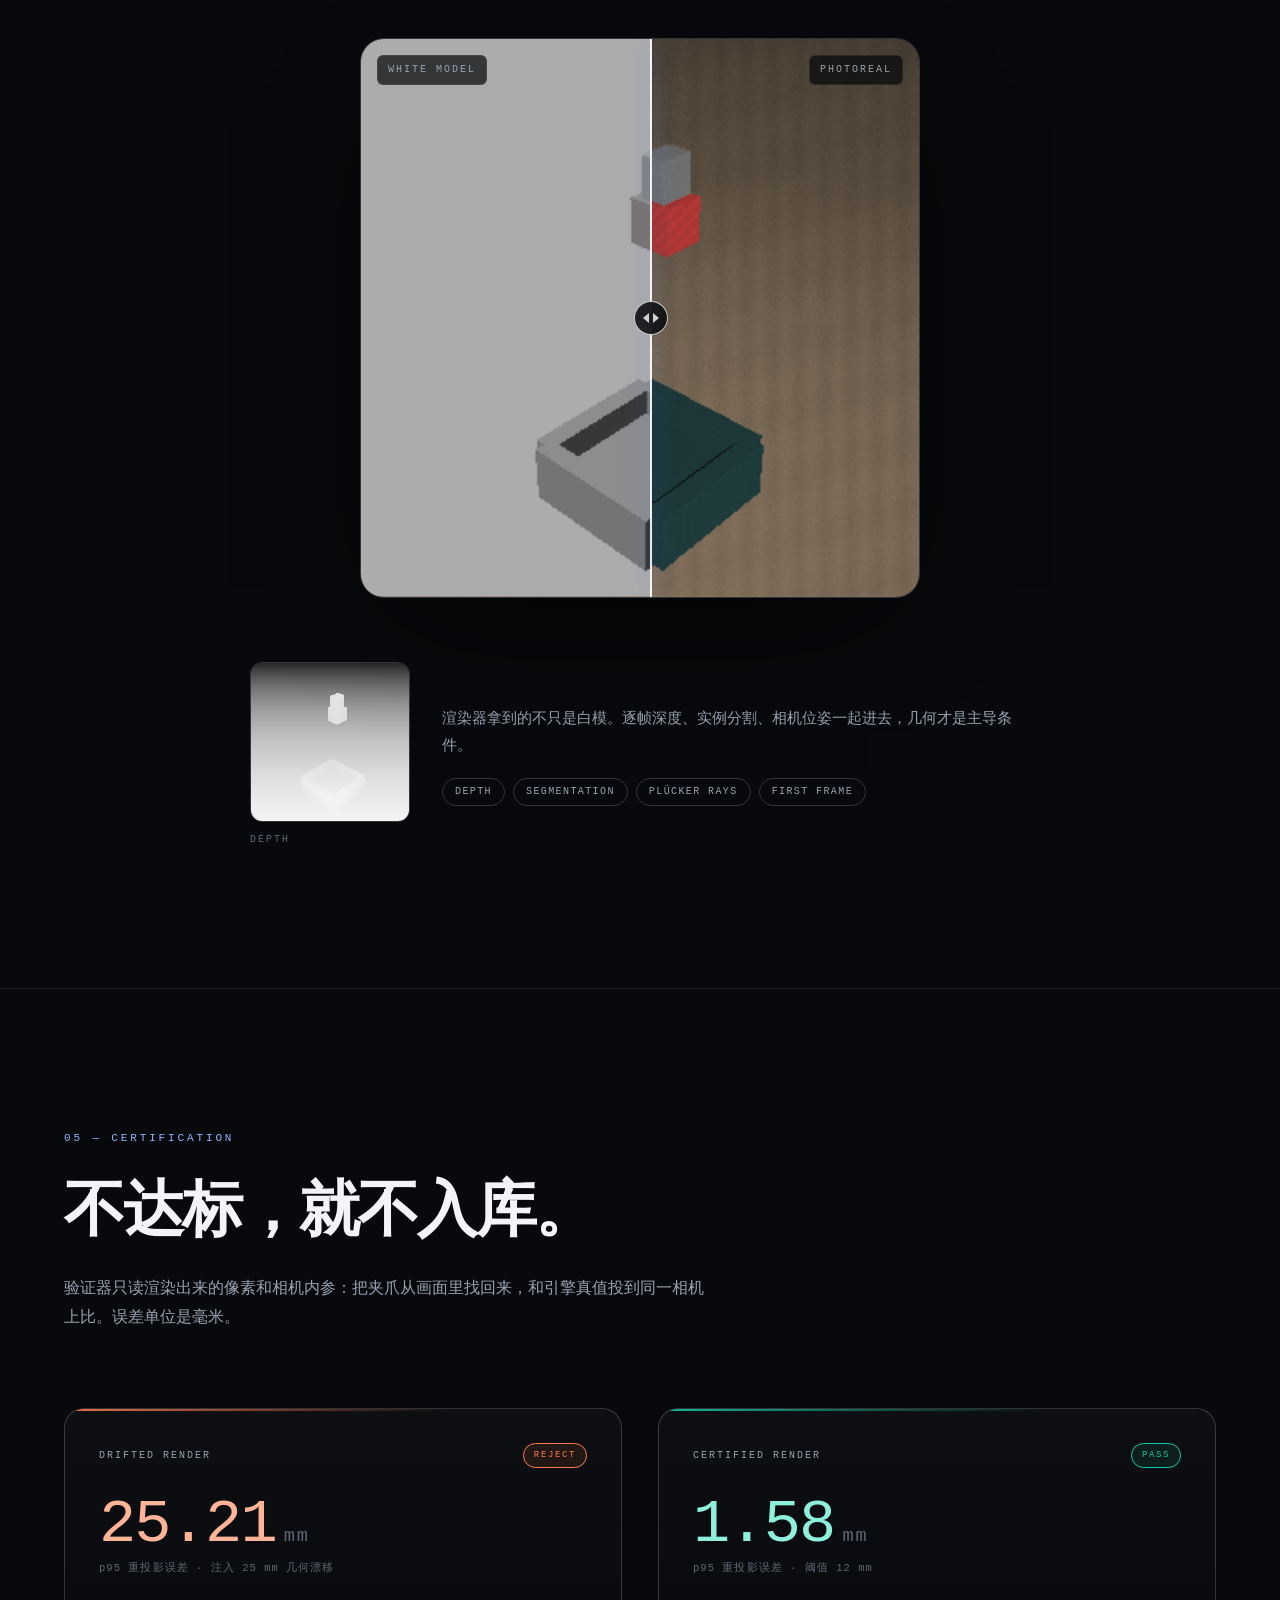
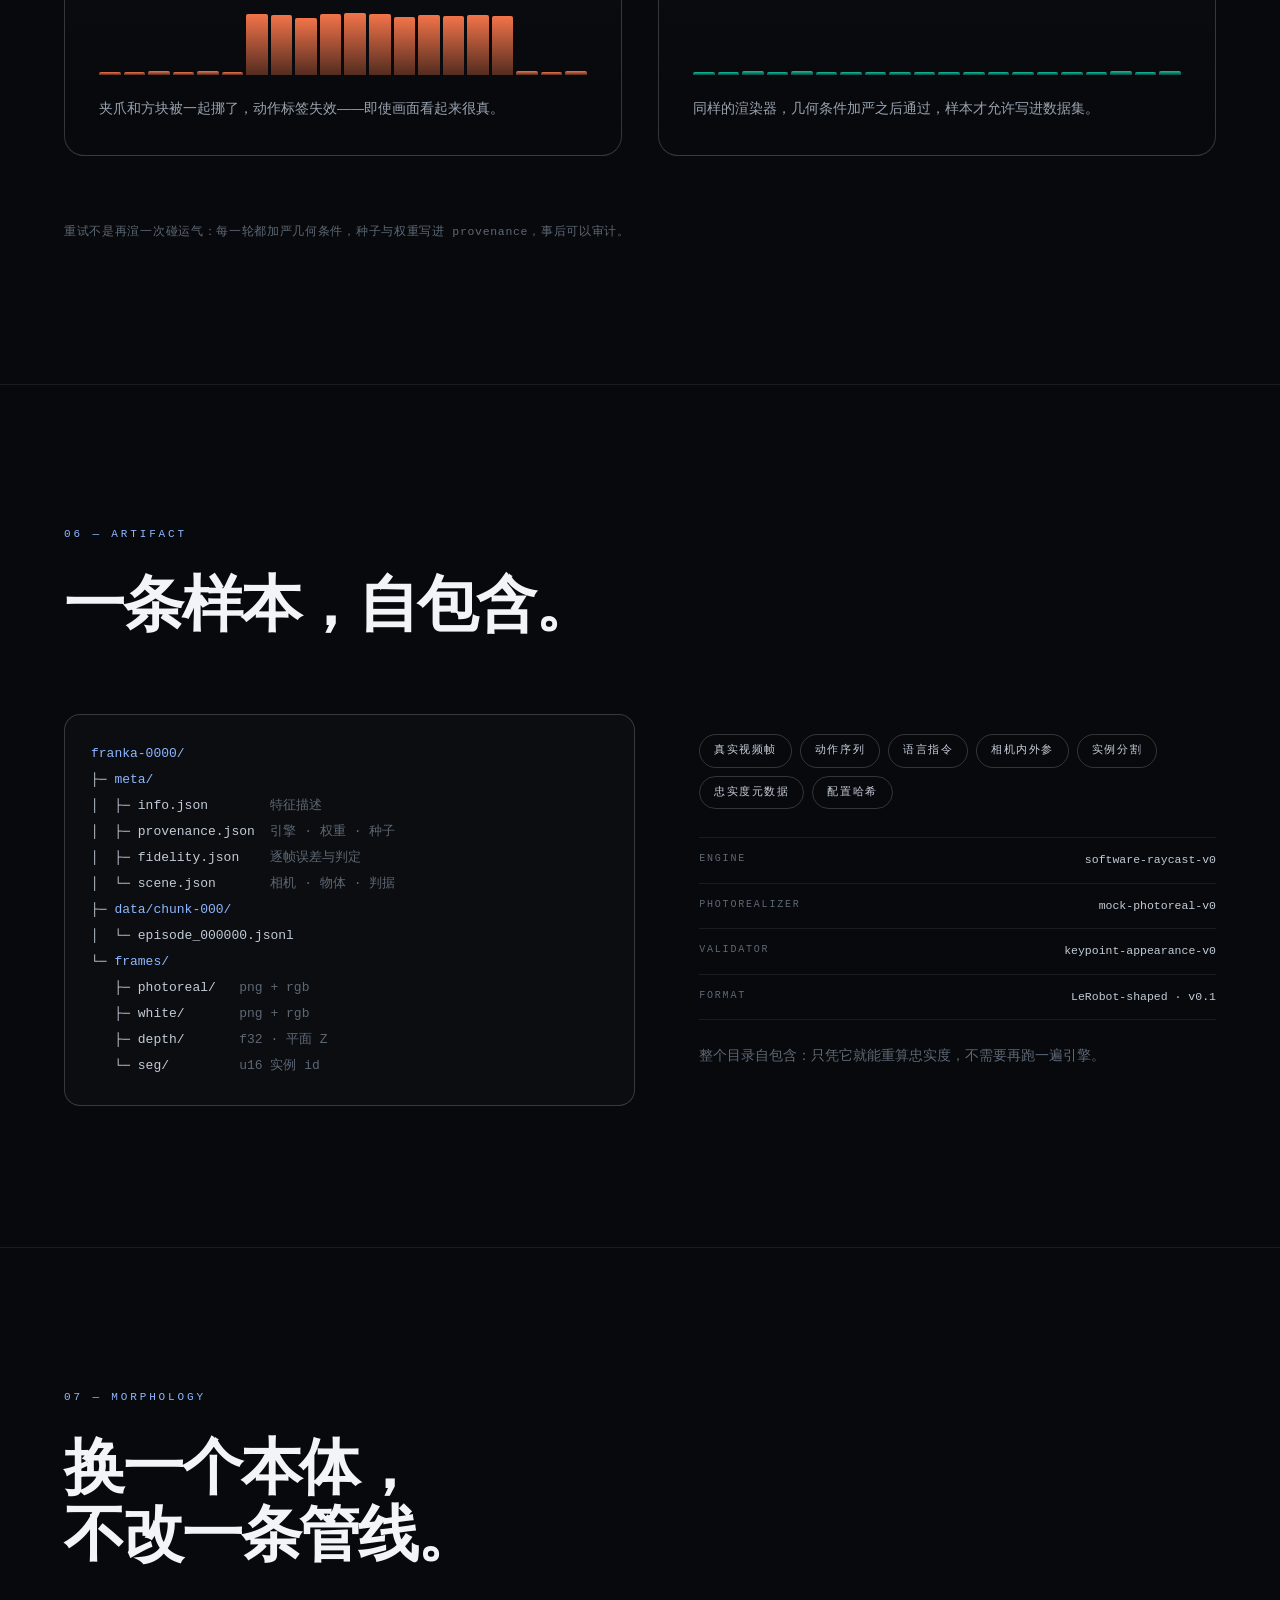
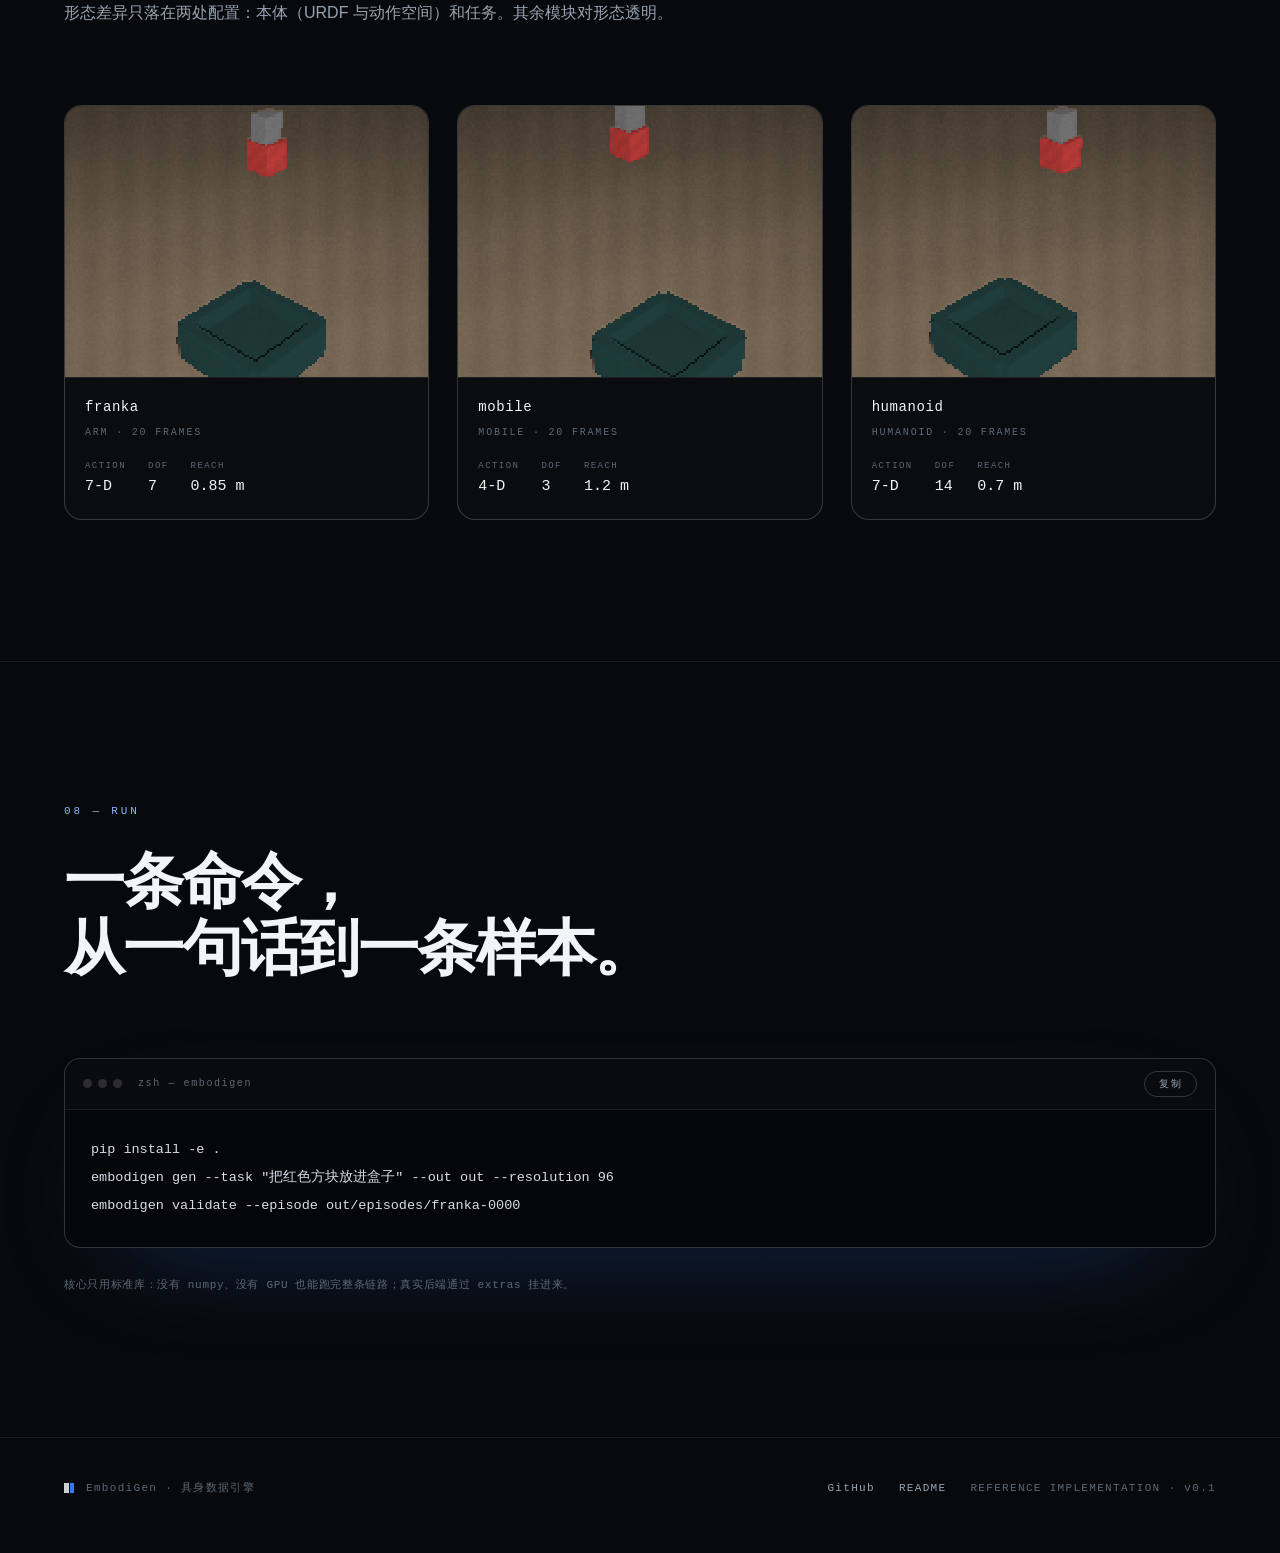
==== commit 550e19b4: "docs: keep the tab title to the product name Co-authored-by: Codex <noreply@openai.com>" ====
--- a/docs/index.html
+++ b/docs/index.html
@@ -3,10 +3,10 @@
 <head>
 <meta charset="utf-8" />
 <meta name="viewport" content="width=device-width, initial-scale=1" />
-<title>EmbodiGen — 任务描述进，带标签的真实画面出</title>
+<title>EmbodiGen</title>
 <meta name="description" content="EmbodiGen 是具身数据引擎的参考实现：引擎持有精确真值，视频模型负责真实外观，验证器证明两者仍然对齐。" />
 <meta property="og:type" content="website" />
-<meta property="og:title" content="EmbodiGen — 任务描述进，带标签的真实画面出" />
+<meta property="og:title" content="EmbodiGen" />
 <meta property="og:description" content="引擎持有精确真值，视频模型负责真实外观，验证器证明两者仍然对齐。" />
 <meta property="og:image" content="https://wellkilo.github.io/embodigen/assets/screens/hero.jpg" />
 <meta name="twitter:card" content="summary_large_image" />
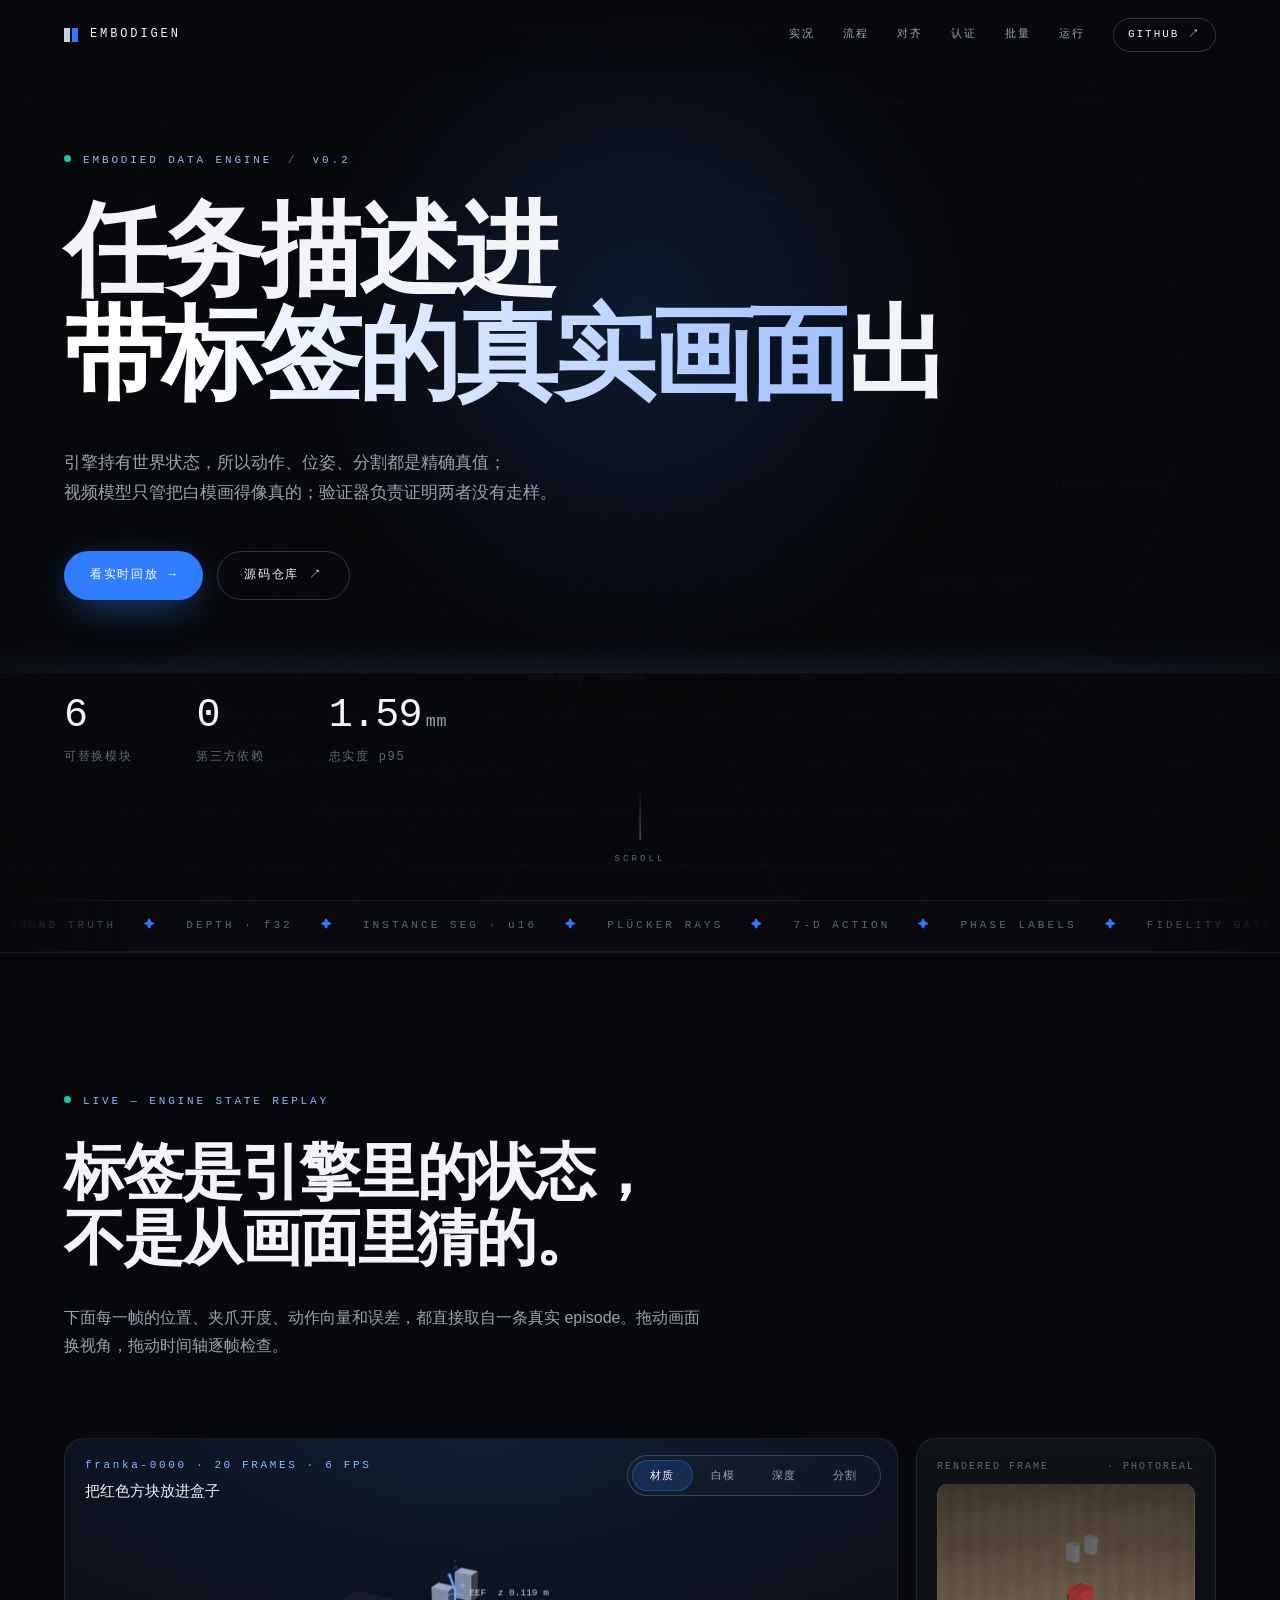
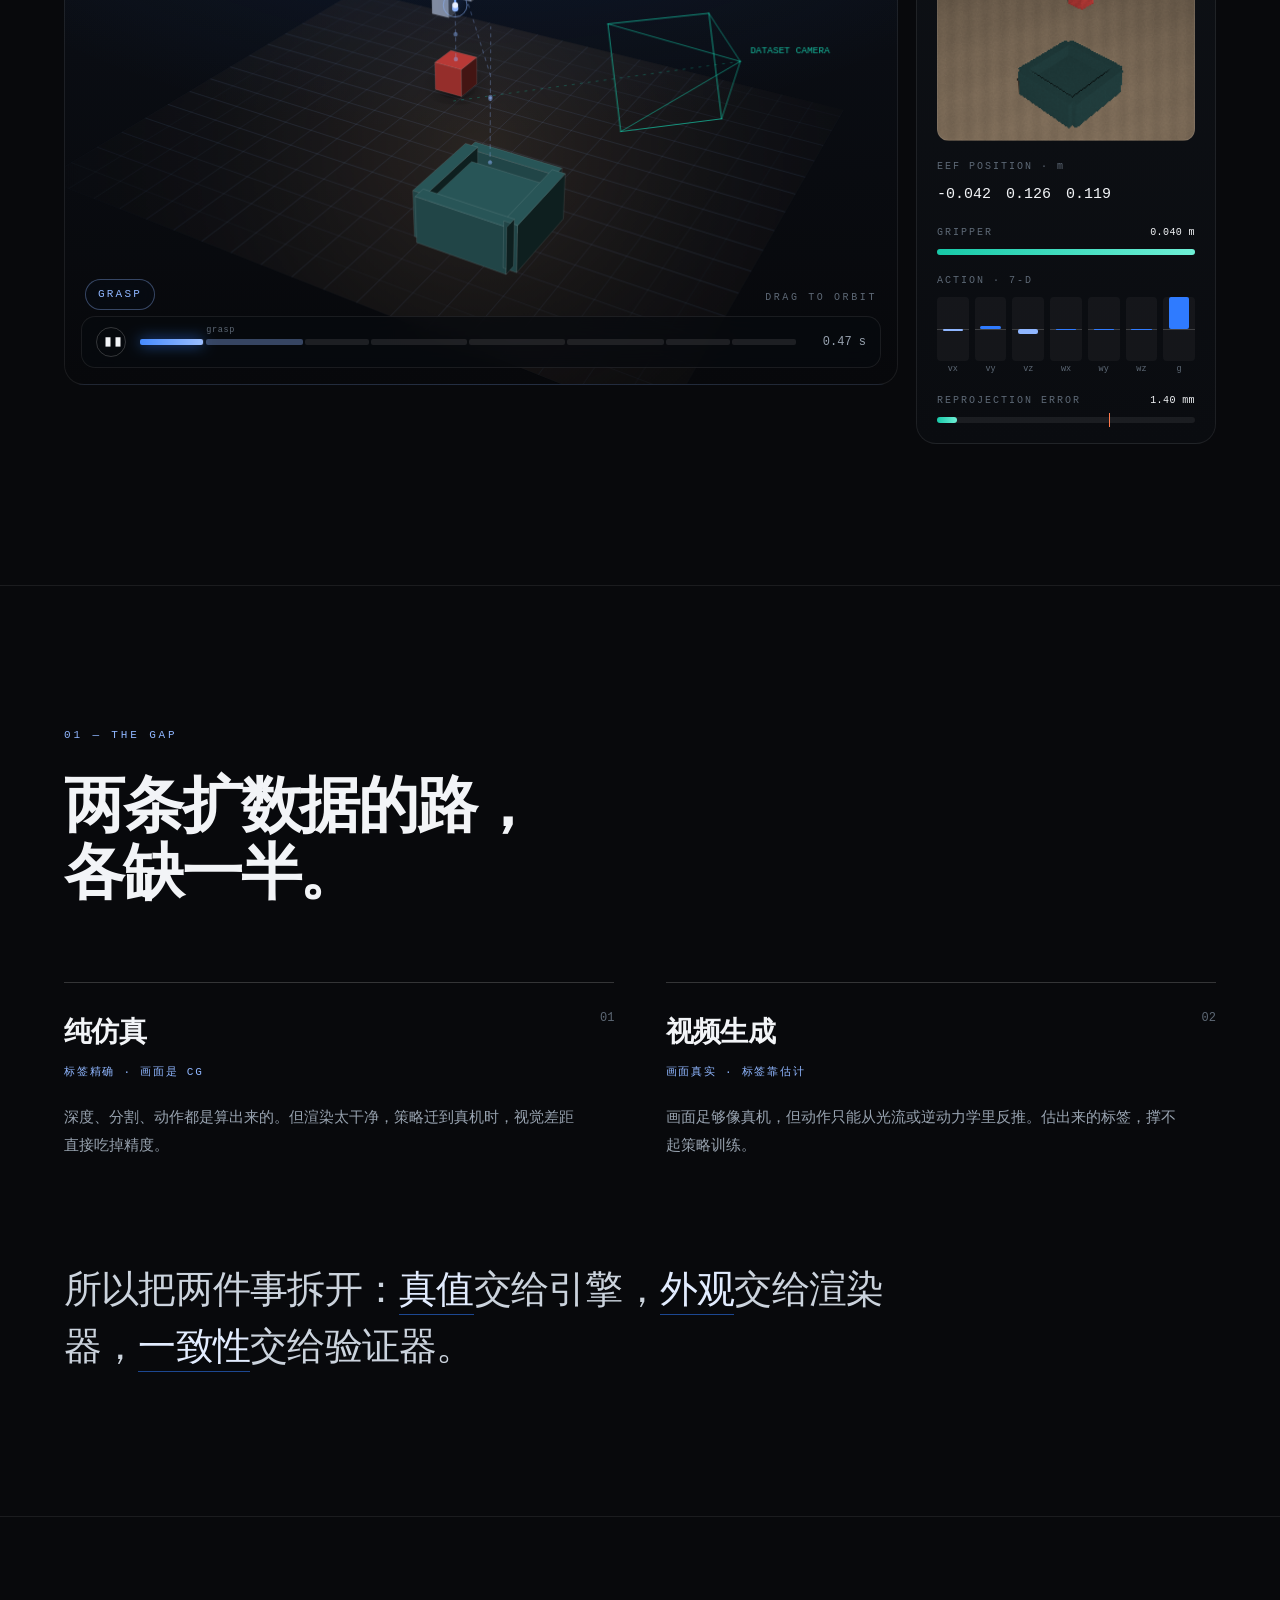
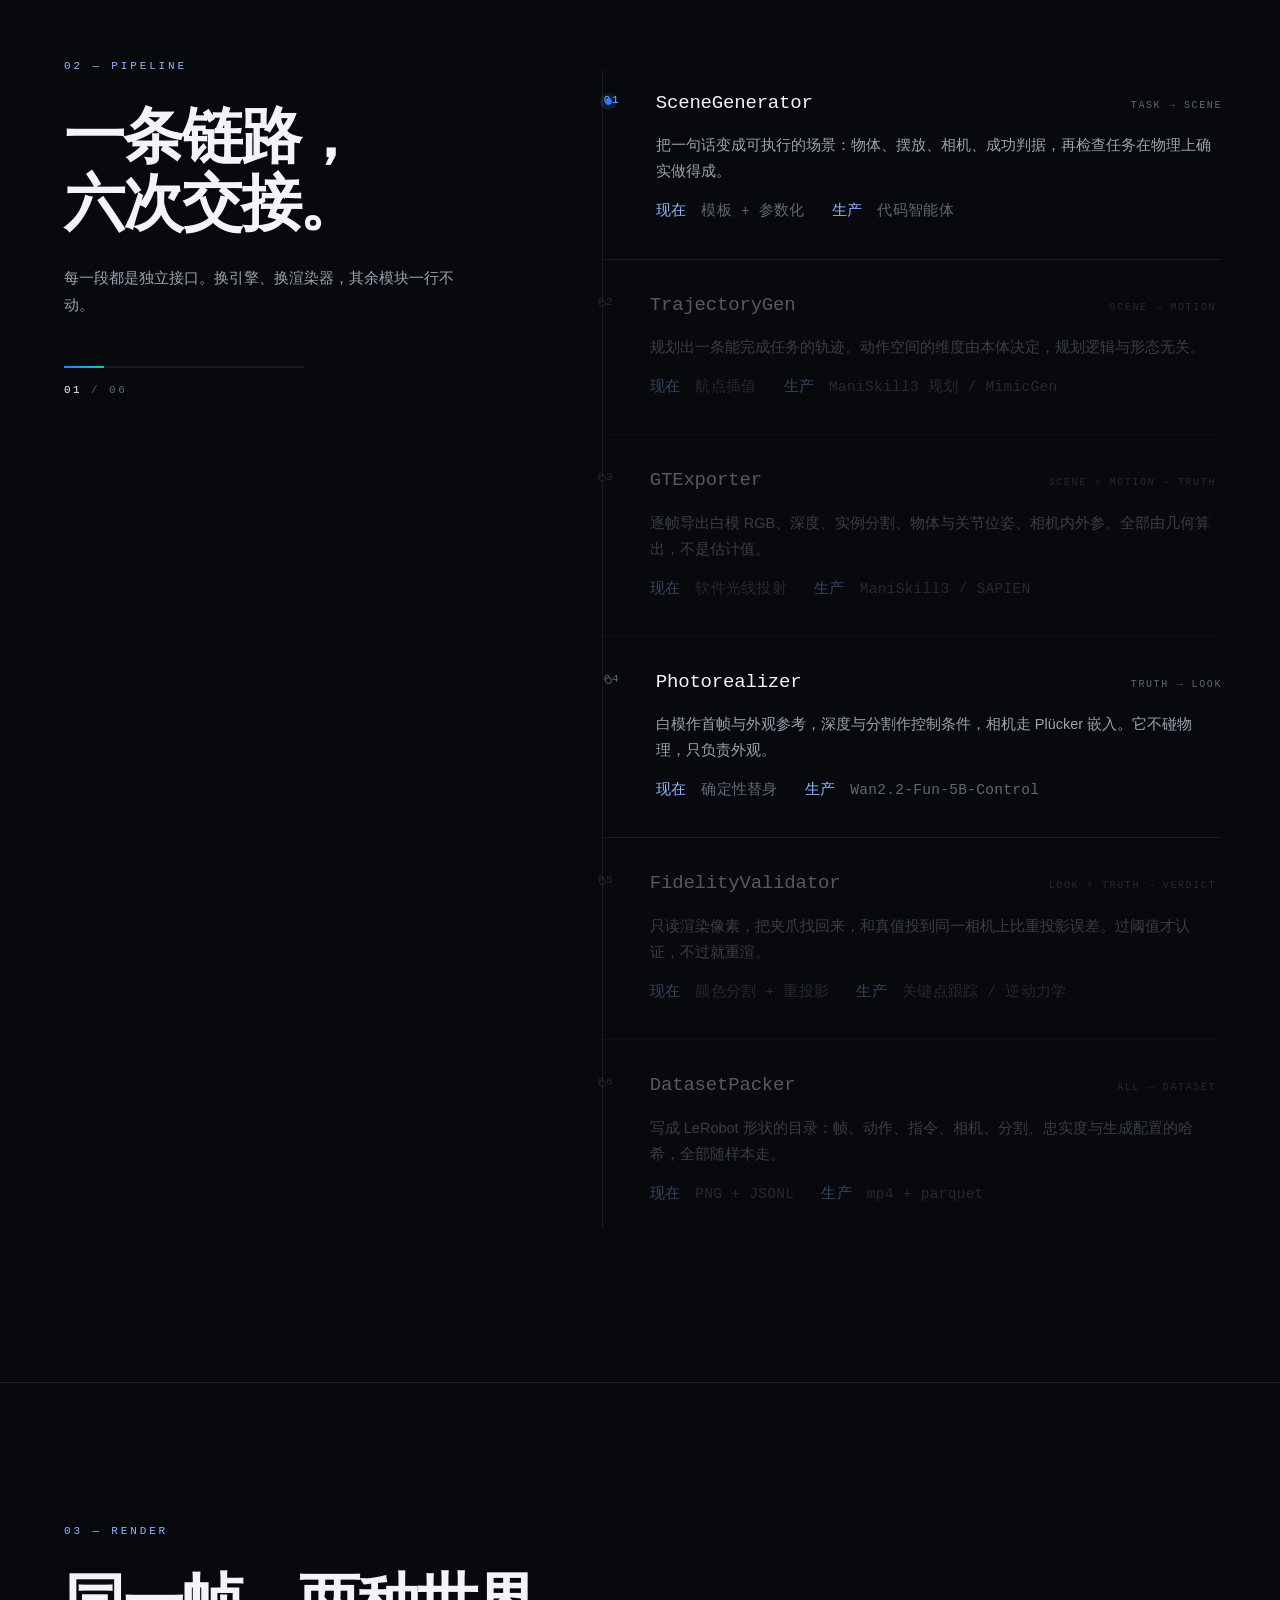
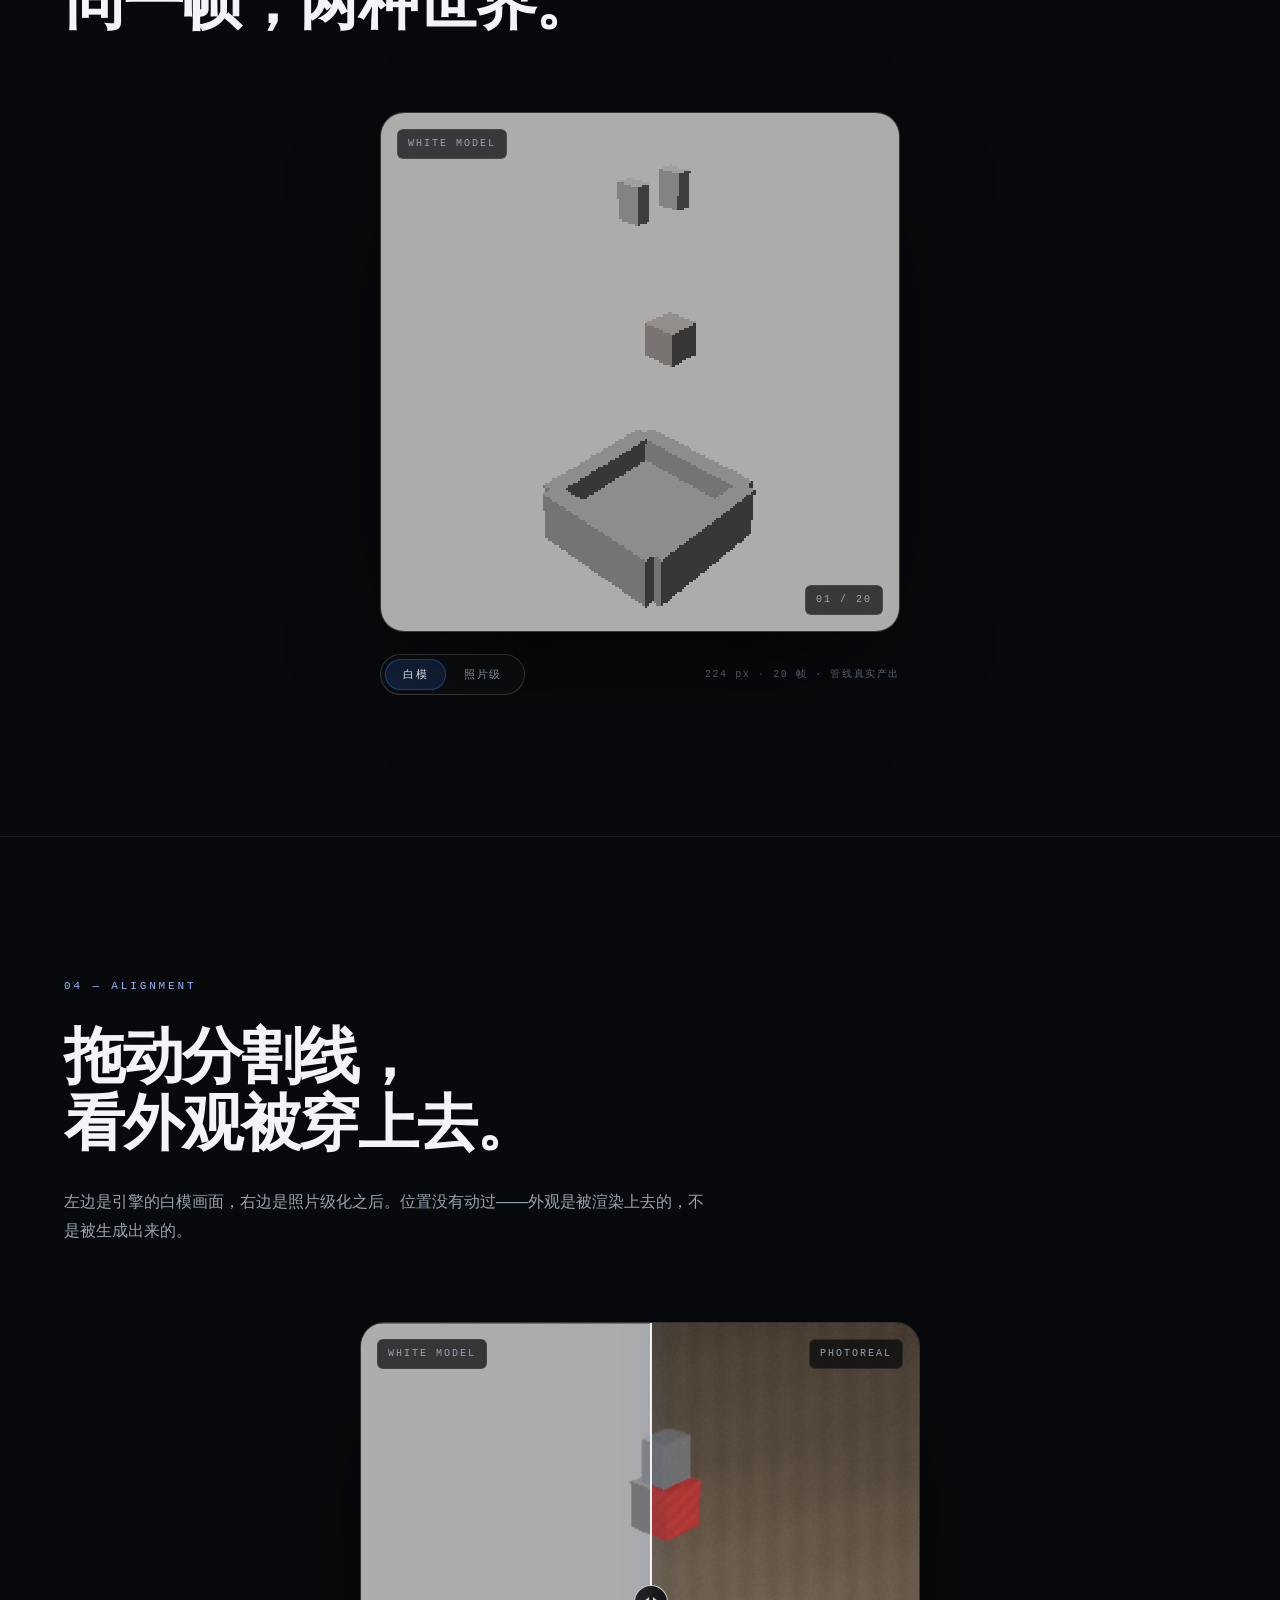
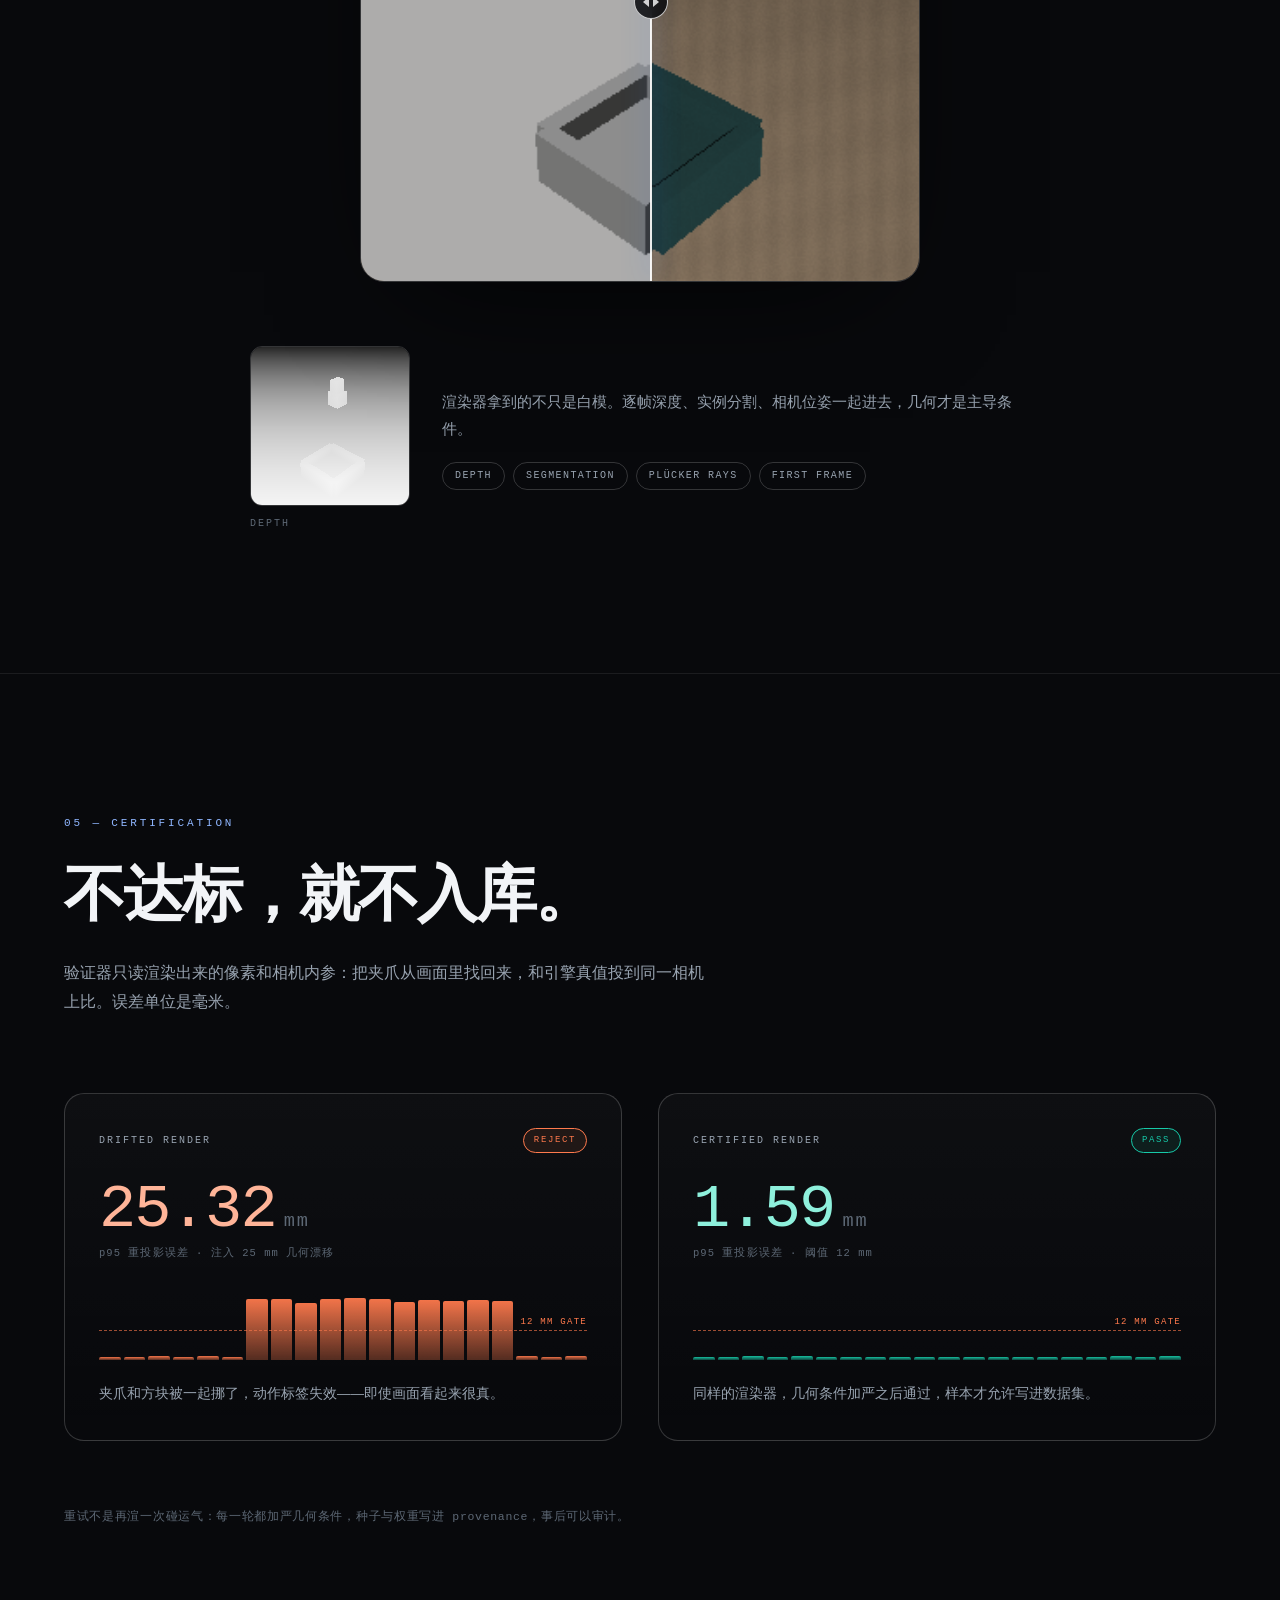
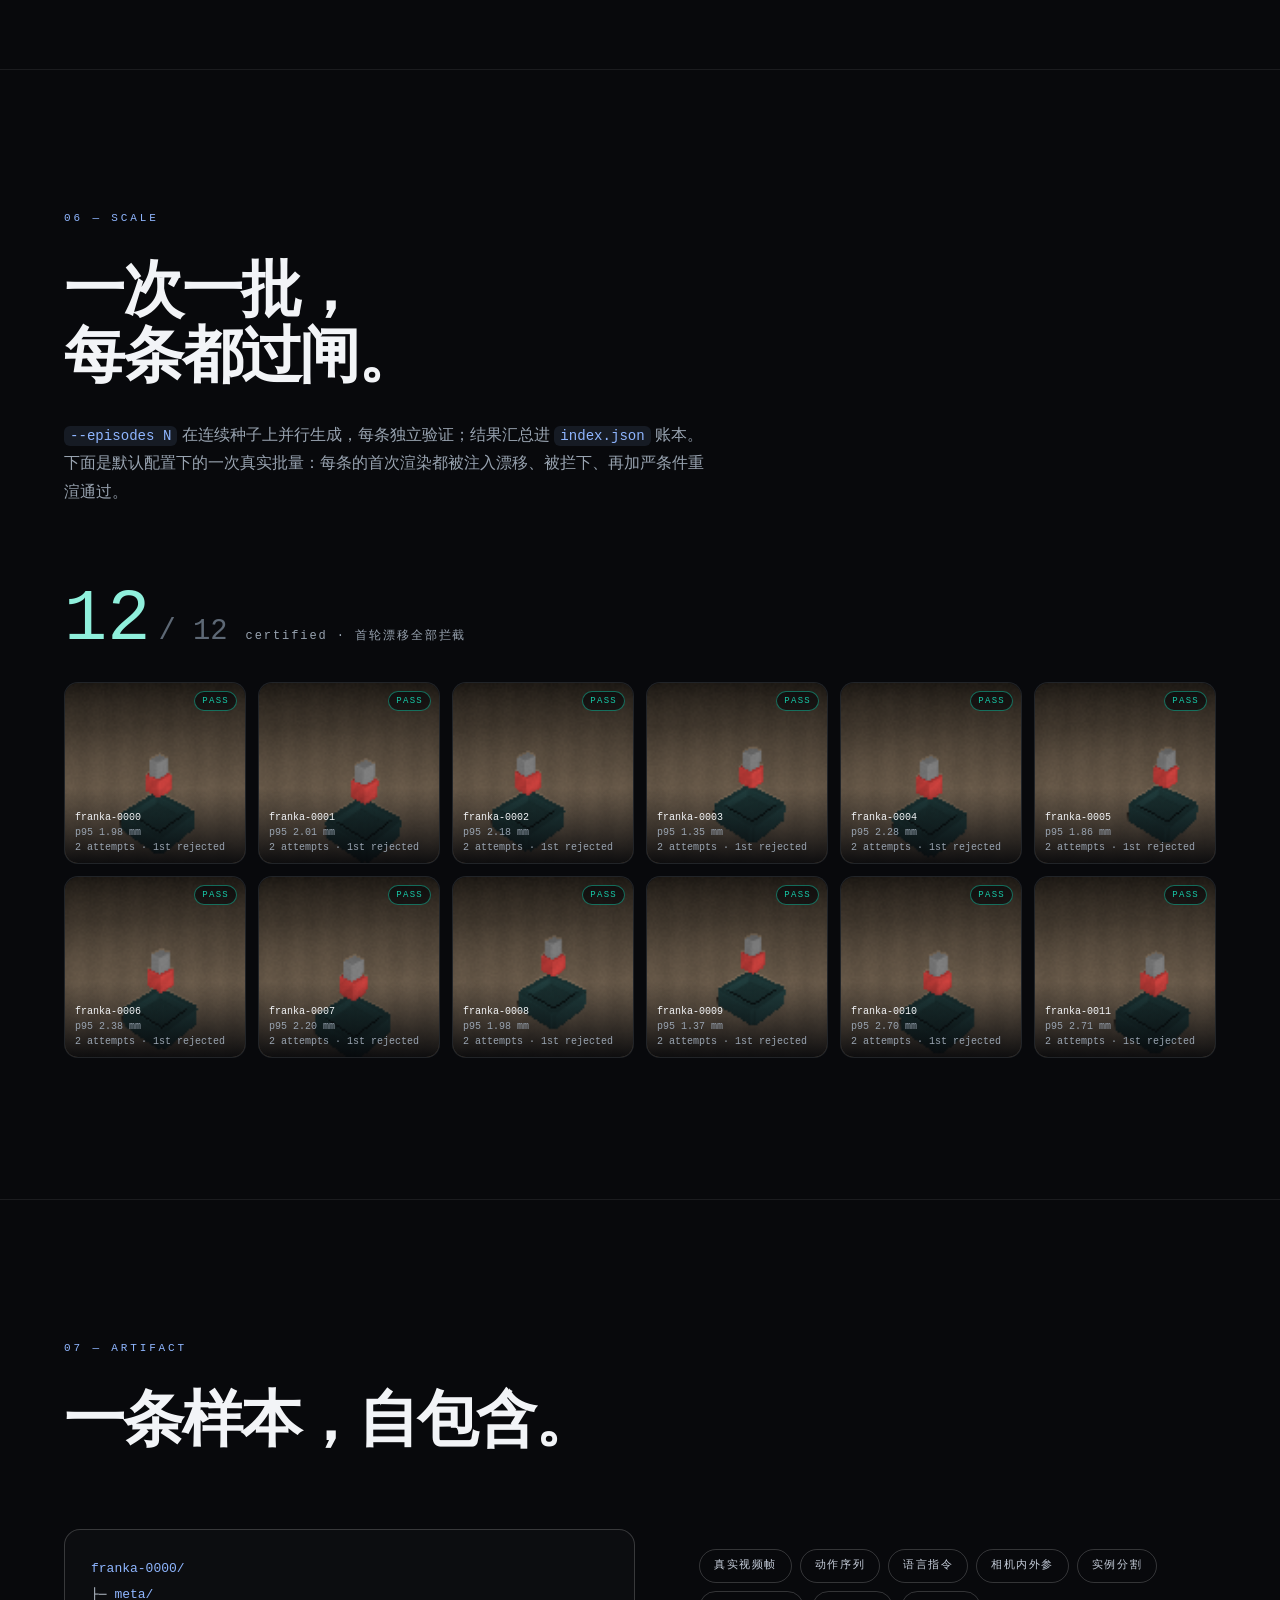
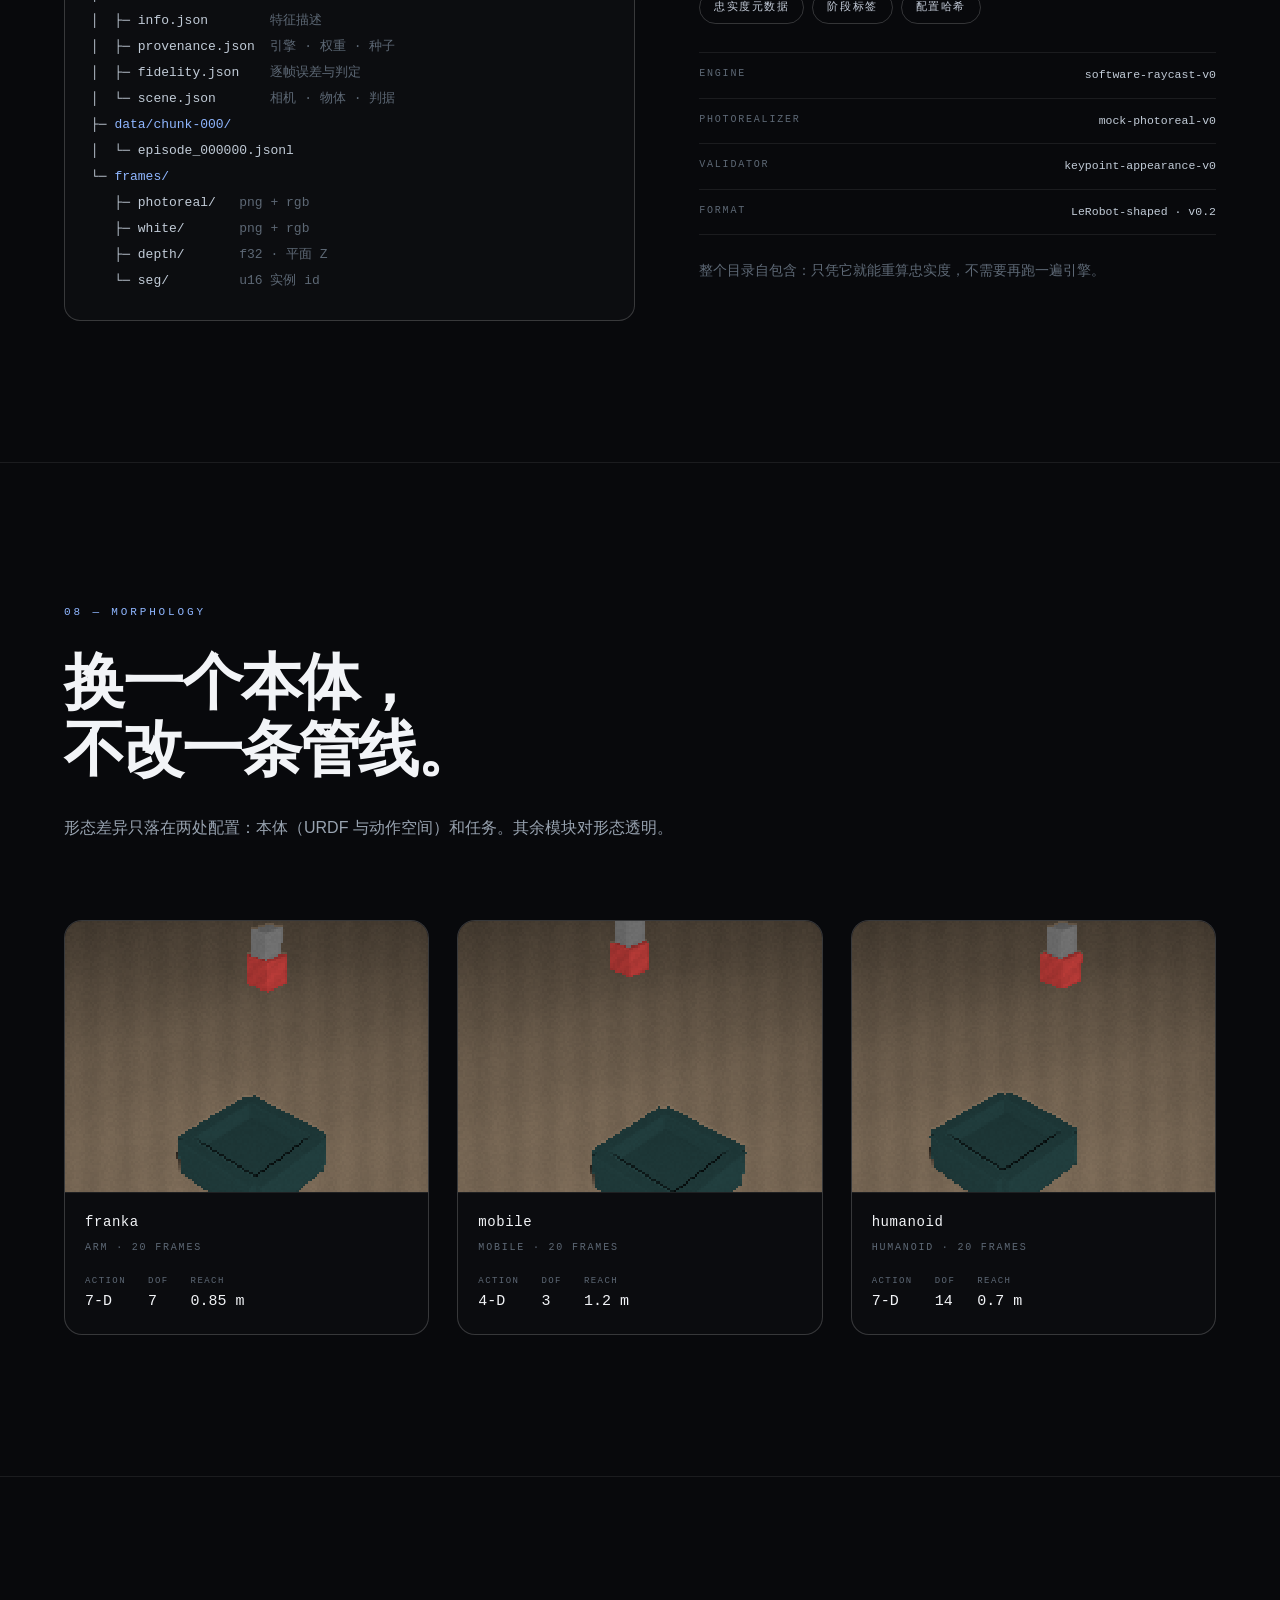
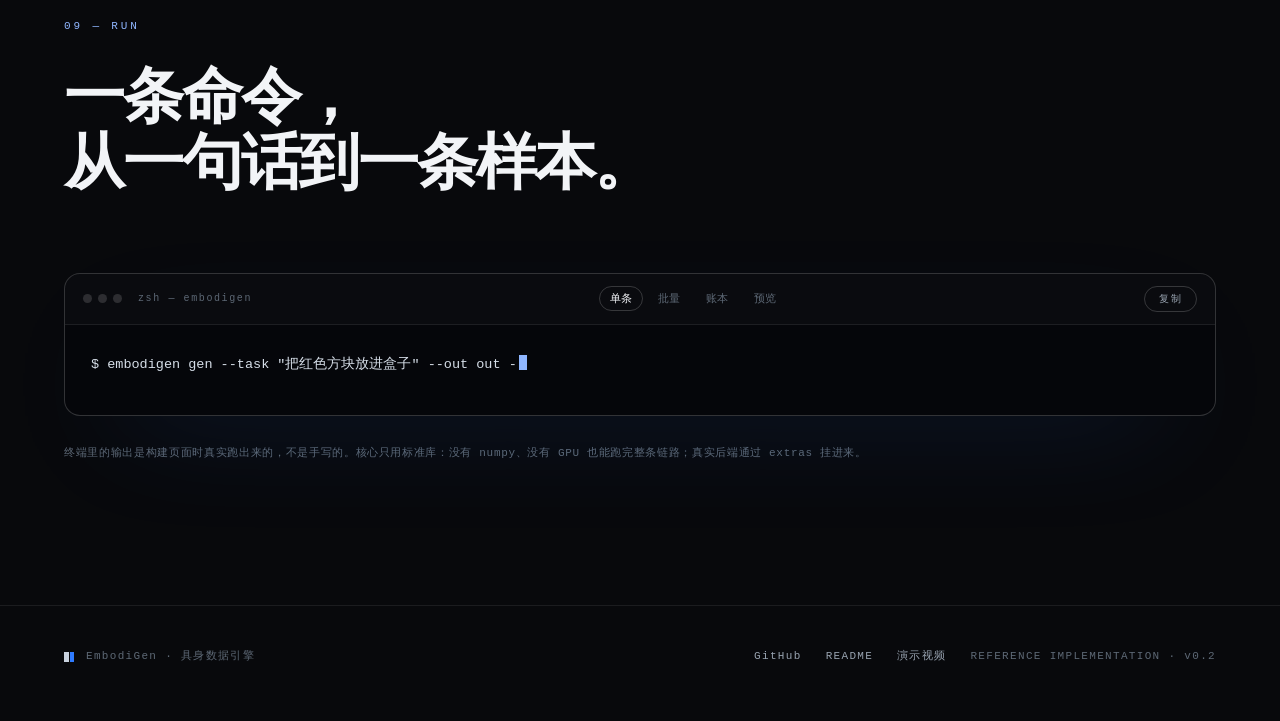
==== commit da4fab81: "docs: live 3D replay, batch grid, showcase video and README rewrite Showcase (docs/): - LIVE section" ====
--- a/docs/index.html
+++ b/docs/index.html
@@ -28,9 +28,11 @@
     <span class="brand-text">EMBODIGEN</span>
   </a>
   <nav class="nav">
+    <a href="#live">实况</a>
     <a href="#pipeline">流程</a>
     <a href="#compare">对齐</a>
     <a href="#fidelity">认证</a>
+    <a href="#scale">批量</a>
     <a href="#run">运行</a>
     <a class="nav-gh" href="https://github.com/wellkilo/embodigen" target="_blank" rel="noopener">GITHUB<span aria-hidden="true"> ↗</span></a>
   </nav>
@@ -41,17 +43,17 @@
   <!-- 00 · HERO -->
   <section class="hero">
     <div class="shell hero-inner">
-      <p class="eyebrow" data-reveal>EMBODIED DATA ENGINE <span class="sep">/</span> v0.1</p>
+      <p class="eyebrow" data-reveal><span class="live-dot" aria-hidden="true"></span>EMBODIED DATA ENGINE <span class="sep">/</span> v0.2</p>
       <h1 data-reveal>
         <span class="line">任务描述进</span>
-        <span class="line"><em>带标签的真实画面</em>出</span>
+        <span class="line"><em data-scramble>带标签的真实画面</em>出</span>
       </h1>
       <p class="lede" data-reveal>
         引擎持有世界状态，所以动作、位姿、分割都是精确真值；<br class="br-wide" />
         视频模型只管把白模画得像真的；验证器负责证明两者没有走样。
       </p>
       <div class="cta" data-reveal>
-        <a class="btn primary" href="#pipeline">看完整链路</a>
+        <a class="btn primary" href="#live">看实时回放 <span aria-hidden="true">→</span></a>
         <a class="btn ghost" href="https://github.com/wellkilo/embodigen" target="_blank" rel="noopener">源码仓库 <span aria-hidden="true">↗</span></a>
       </div>
       <dl class="stats" data-reveal>
@@ -66,6 +68,76 @@
     </div>
   </section>
 
+  <div class="marquee" aria-hidden="true">
+    <div class="marquee-track">
+      <span>GROUND TRUTH</span><i>✦</i><span>DEPTH · f32</span><i>✦</i><span>INSTANCE SEG · u16</span><i>✦</i><span>PLÜCKER RAYS</span><i>✦</i><span>7-D ACTION</span><i>✦</i><span>PHASE LABELS</span><i>✦</i><span>FIDELITY GATE</span><i>✦</i><span>PROVENANCE</span><i>✦</i><span>LEROBOT-SHAPED</span><i>✦</i>
+      <span>GROUND TRUTH</span><i>✦</i><span>DEPTH · f32</span><i>✦</i><span>INSTANCE SEG · u16</span><i>✦</i><span>PLÜCKER RAYS</span><i>✦</i><span>7-D ACTION</span><i>✦</i><span>PHASE LABELS</span><i>✦</i><span>FIDELITY GATE</span><i>✦</i><span>PROVENANCE</span><i>✦</i><span>LEROBOT-SHAPED</span><i>✦</i>
+    </div>
+  </div>
+
+  <!-- LIVE · 3D episode replay -->
+  <section class="section live-section" id="live">
+    <div class="shell">
+      <header class="section-head">
+        <p class="eyebrow" data-reveal><span class="live-dot" aria-hidden="true"></span>LIVE — ENGINE STATE REPLAY</p>
+        <h2 data-reveal>标签是引擎里的状态，<br />不是从画面里猜的。</h2>
+        <p class="section-lede" data-reveal>下面每一帧的位置、夹爪开度、动作向量和误差，都直接取自一条真实 episode。拖动画面换视角，拖动时间轴逐帧检查。</p>
+      </header>
+
+      <div class="live" data-reveal>
+        <div class="viewer spot" id="viewer">
+          <canvas id="scene3d" aria-label="episode 的三维回放：物体、夹爪轨迹与数据集相机"></canvas>
+          <div class="v-hud v-hud-tl">
+            <span class="hud-id" id="hud-id">franka-0000</span>
+            <span class="hud-task" id="hud-task">把红色方块放进盒子</span>
+          </div>
+          <div class="v-hud v-hud-tr switch" role="group" aria-label="渲染通道">
+            <button type="button" class="on" data-mode="material">材质</button>
+            <button type="button" data-mode="clay">白模</button>
+            <button type="button" data-mode="depth">深度</button>
+            <button type="button" data-mode="seg">分割</button>
+          </div>
+          <div class="v-hud v-hud-bl">
+            <span class="hud-phase" id="hud-phase">PRE_GRASP</span>
+          </div>
+          <p class="v-hint" aria-hidden="true">DRAG TO ORBIT</p>
+          <div class="timeline">
+            <button type="button" class="play" id="play" aria-label="暂停">❚❚</button>
+            <div class="track" id="track">
+              <div class="phases" id="phases"></div>
+              <div class="track-fill" id="track-fill"></div>
+              <input type="range" id="scrub" min="0" max="1000" value="0" aria-label="时间轴" />
+            </div>
+            <span class="t-read" id="t-read">0.00 s</span>
+          </div>
+        </div>
+
+        <aside class="telemetry spot">
+          <div class="tel-block">
+            <p class="tel-label">RENDERED FRAME <span id="pip-mode">· PHOTOREAL</span></p>
+            <div class="pip" id="pip" role="img" aria-label="同一时刻管线真实渲染的帧"></div>
+          </div>
+          <div class="tel-block">
+            <p class="tel-label">EEF POSITION · m</p>
+            <p class="tel-xyz" id="tel-eef">0.000 0.000 0.000</p>
+          </div>
+          <div class="tel-block">
+            <p class="tel-label">GRIPPER <span class="tel-val" id="tel-grip">0.040 m</span></p>
+            <div class="meter"><span id="grip-fill"></span></div>
+          </div>
+          <div class="tel-block">
+            <p class="tel-label">ACTION · 7-D</p>
+            <div class="action-bars" id="action-bars"></div>
+          </div>
+          <div class="tel-block">
+            <p class="tel-label">REPROJECTION ERROR <span class="tel-val" id="tel-err">0.00 mm</span></p>
+            <div class="meter err"><span id="err-fill"></span><i id="err-thr"></i></div>
+          </div>
+        </aside>
+      </div>
+    </div>
+  </section>
+
   <!-- 01 · GAP -->
   <section class="section" id="gap">
     <div class="shell">
@@ -75,13 +147,13 @@
       </header>
 
       <div class="gap-grid">
-        <article class="gap-card" data-reveal>
+        <article class="gap-card spot" data-reveal>
           <span class="card-index">01</span>
           <h3>纯仿真</h3>
           <p class="card-tag">标签精确 · 画面是 CG</p>
           <p class="card-body">深度、分割、动作都是算出来的。但渲染太干净，策略迁到真机时，视觉差距直接吃掉精度。</p>
         </article>
-        <article class="gap-card" data-reveal>
+        <article class="gap-card spot" data-reveal>
           <span class="card-index">02</span>
           <h3>视频生成</h3>
           <p class="card-tag">画面真实 · 标签靠估计</p>
@@ -242,7 +314,7 @@
       </header>
 
       <div class="verdicts">
-        <article class="verdict is-bad" data-reveal>
+        <article class="verdict is-bad spot" data-reveal>
           <header class="v-head">
             <span class="v-name">DRIFTED RENDER</span>
             <span class="pill reject">REJECT</span>
@@ -253,7 +325,7 @@
           <p class="v-foot">夹爪和方块被一起挪了，动作标签失效——即使画面看起来很真。</p>
         </article>
 
-        <article class="verdict is-good" data-reveal>
+        <article class="verdict is-good spot" data-reveal>
           <header class="v-head">
             <span class="v-name">CERTIFIED RENDER</span>
             <span class="pill accept">PASS</span>
@@ -269,11 +341,27 @@
     </div>
   </section>
 
-  <!-- 06 · ARTIFACT -->
+  <!-- 06 · SCALE -->
+  <section class="section" id="scale">
+    <div class="shell">
+      <header class="section-head">
+        <p class="eyebrow" data-reveal>06 — SCALE</p>
+        <h2 data-reveal>一次一批，<br />每条都过闸。</h2>
+        <p class="section-lede" data-reveal><code>--episodes N</code> 在连续种子上并行生成，每条独立验证；结果汇总进 <code>index.json</code> 账本。下面是默认配置下的一次真实批量：每条的首次渲染都被注入漂移、被拦下、再加严条件重渲通过。</p>
+      </header>
+      <div class="batch-head" data-reveal>
+        <p class="batch-stat"><span id="batch-cert">12</span><small>/ <span id="batch-total">12</span></small></p>
+        <p class="batch-cap">certified · 首轮漂移全部拦截</p>
+      </div>
+      <div class="batch-grid" id="batch-grid" data-reveal></div>
+    </div>
+  </section>
+
+  <!-- 07 · ARTIFACT -->
   <section class="section" id="artifact">
     <div class="shell">
       <header class="section-head">
-        <p class="eyebrow" data-reveal>06 — ARTIFACT</p>
+        <p class="eyebrow" data-reveal>07 — ARTIFACT</p>
         <h2 data-reveal>一条样本，自包含。</h2>
       </header>
 
@@ -300,13 +388,14 @@
             <li>相机内外参</li>
             <li>实例分割</li>
             <li>忠实度元数据</li>
+            <li>阶段标签</li>
             <li>配置哈希</li>
           </ul>
           <dl class="prov">
             <div><dt>ENGINE</dt><dd>software-raycast-v0</dd></div>
             <div><dt>PHOTOREALIZER</dt><dd>mock-photoreal-v0</dd></div>
             <div><dt>VALIDATOR</dt><dd>keypoint-appearance-v0</dd></div>
-            <div><dt>FORMAT</dt><dd>LeRobot-shaped · v0.1</dd></div>
+            <div><dt>FORMAT</dt><dd>LeRobot-shaped · v0.2</dd></div>
           </dl>
           <p class="artifact-note">整个目录自包含：只凭它就能重算忠实度，不需要再跑一遍引擎。</p>
         </div>
@@ -314,11 +403,11 @@
     </div>
   </section>
 
-  <!-- 07 · MORPHOLOGY -->
+  <!-- 08 · MORPHOLOGY -->
   <section class="section" id="bodies">
     <div class="shell">
       <header class="section-head">
-        <p class="eyebrow" data-reveal>07 — MORPHOLOGY</p>
+        <p class="eyebrow" data-reveal>08 — MORPHOLOGY</p>
         <h2 data-reveal>换一个本体，<br />不改一条管线。</h2>
         <p class="section-lede" data-reveal>形态差异只落在两处配置：本体（URDF 与动作空间）和任务。其余模块对形态透明。</p>
       </header>
@@ -327,26 +416,27 @@
     </div>
   </section>
 
-  <!-- 08 · RUN -->
+  <!-- 09 · RUN -->
   <section class="section" id="run">
     <div class="shell">
       <header class="section-head">
-        <p class="eyebrow" data-reveal>08 — RUN</p>
+        <p class="eyebrow" data-reveal>09 — RUN</p>
         <h2 data-reveal>一条命令，<br />从一句话到一条样本。</h2>
       </header>
 
-      <div class="terminal" data-reveal>
+      <div class="terminal spot" data-reveal>
         <div class="term-bar">
           <span class="term-dots" aria-hidden="true"><i></i><i></i><i></i></span>
           <em>zsh — embodigen</em>
+          <div class="term-tabs" id="term-tabs" role="tablist"></div>
           <button class="copy" id="copy" type="button">复制</button>
         </div>
         <pre><code id="cmd">pip install -e .
 embodigen gen --task "把红色方块放进盒子" --out out --resolution 96
-embodigen validate --episode out/episodes/franka-0000</code></pre>
-      </div>
-
-      <p class="run-note" data-reveal>核心只用标准库：没有 numpy、没有 GPU 也能跑完整条链路；真实后端通过 extras 挂进来。</p>
+embodigen validate --episode out/episodes/franka-0000</code><code class="term-out" id="term-out"></code></pre>
+      </div>
+
+      <p class="run-note" data-reveal>终端里的输出是构建页面时真实跑出来的，不是手写的。核心只用标准库：没有 numpy、没有 GPU 也能跑完整条链路；真实后端通过 extras 挂进来。</p>
     </div>
   </section>
 
@@ -361,12 +451,14 @@
     <div class="foot-right">
       <a href="https://github.com/wellkilo/embodigen" target="_blank" rel="noopener">GitHub</a>
       <a href="https://github.com/wellkilo/embodigen/blob/main/README.md" target="_blank" rel="noopener">README</a>
-      <span class="dim">REFERENCE IMPLEMENTATION · v0.1</span>
+      <a href="assets/showcase.mp4" target="_blank" rel="noopener">演示视频</a>
+      <span class="dim">REFERENCE IMPLEMENTATION · v0.2</span>
     </div>
   </div>
 </footer>
 
 <script src="assets/metrics.js"></script>
 <script src="assets/app.js"></script>
+<script src="assets/live.js"></script>
 </body>
 </html>
--- a/docs/assets/styles.css
+++ b/docs/assets/styles.css
@@ -1457,3 +1457,747 @@
     filter: none;
   }
 }
+
+/* ============================================================
+   v0.2 — live replay, scale grid, motion details
+   ============================================================ */
+
+/* ---------- hero accents ---------- */
+
+.live-dot {
+  display: inline-block;
+  width: 7px;
+  height: 7px;
+  margin-right: 12px;
+  border-radius: 50%;
+  background: var(--teal);
+  vertical-align: 1px;
+  box-shadow: 0 0 0 0 rgba(23, 201, 168, 0.6);
+  animation: pulse 2.2s infinite;
+}
+
+@keyframes pulse {
+  0% { box-shadow: 0 0 0 0 rgba(23, 201, 168, 0.55); }
+  70% { box-shadow: 0 0 0 9px rgba(23, 201, 168, 0); }
+  100% { box-shadow: 0 0 0 0 rgba(23, 201, 168, 0); }
+}
+
+h1 em {
+  background-size: 220% 100%;
+  animation: sheen 7s var(--ease) infinite;
+}
+
+@keyframes sheen {
+  0%, 100% { background-position: 0% 50%; }
+  50% { background-position: 100% 50%; }
+}
+
+h1 em .glyph {
+  color: var(--blue-soft);
+  -webkit-text-fill-color: var(--blue-soft);
+  opacity: 0.7;
+}
+
+/* ---------- marquee ---------- */
+
+.marquee {
+  position: relative;
+  z-index: 10;
+  overflow: hidden;
+  border-block: 1px solid var(--line);
+  background: rgba(10, 12, 16, 0.6);
+  -webkit-mask-image: linear-gradient(90deg, transparent, #000 12%, #000 88%, transparent);
+  mask-image: linear-gradient(90deg, transparent, #000 12%, #000 88%, transparent);
+}
+
+.marquee-track {
+  display: flex;
+  width: max-content;
+  gap: 28px;
+  padding: 16px 0;
+  font-family: var(--mono);
+  font-size: 11px;
+  letter-spacing: 0.28em;
+  color: var(--dim);
+  animation: marquee 48s linear infinite;
+}
+
+.marquee-track i {
+  font-style: normal;
+  color: var(--blue);
+}
+
+@keyframes marquee {
+  to { transform: translateX(-50%); }
+}
+
+/* ---------- pointer spotlight ---------- */
+
+.spot {
+  position: relative;
+  isolation: isolate;
+}
+
+.spot::after {
+  content: "";
+  position: absolute;
+  inset: 0;
+  border-radius: inherit;
+  pointer-events: none;
+  z-index: 2;
+  opacity: 0;
+  transition: opacity 0.5s var(--ease);
+  background: radial-gradient(
+    420px circle at var(--mx, 50%) var(--my, 50%),
+    rgba(143, 182, 255, 0.09),
+    transparent 60%
+  );
+  /* Border-only highlight: the same gradient, masked to a 1px ring. */
+  box-shadow: inset 0 0 0 1px transparent;
+}
+
+.spot::before {
+  content: "";
+  position: absolute;
+  inset: -1px;
+  border-radius: inherit;
+  padding: 1px;
+  pointer-events: none;
+  z-index: 3;
+  opacity: 0;
+  transition: opacity 0.5s var(--ease);
+  background: radial-gradient(
+    260px circle at var(--mx, 50%) var(--my, 50%),
+    rgba(143, 182, 255, 0.7),
+    transparent 70%
+  );
+  -webkit-mask: linear-gradient(#000 0 0) content-box, linear-gradient(#000 0 0);
+  -webkit-mask-composite: xor;
+  mask-composite: exclude;
+}
+
+.spot:hover::after,
+.spot:hover::before {
+  opacity: 1;
+}
+
+/* ---------- live replay ---------- */
+
+.live {
+  display: grid;
+  grid-template-columns: minmax(0, 1fr) 300px;
+  gap: 18px;
+}
+
+.viewer {
+  position: relative;
+  aspect-ratio: 16 / 10.5;
+  border: 1px solid var(--line);
+  border-radius: 20px;
+  overflow: hidden;
+  background:
+    radial-gradient(120% 90% at 50% 0%, rgba(47, 123, 255, 0.12), transparent 60%),
+    linear-gradient(180deg, #0c1018, #07080b);
+  cursor: grab;
+  touch-action: pan-y;
+}
+
+.viewer:active {
+  cursor: grabbing;
+}
+
+#scene3d {
+  position: absolute;
+  inset: 0;
+  width: 100%;
+  height: 100%;
+}
+
+.v-hud {
+  position: absolute;
+  z-index: 4;
+  font-family: var(--mono);
+}
+
+.v-hud-tl {
+  top: 18px;
+  left: 20px;
+  display: flex;
+  flex-direction: column;
+  gap: 4px;
+  pointer-events: none;
+}
+
+.hud-id {
+  font-size: 11px;
+  letter-spacing: 0.24em;
+  color: var(--blue-soft);
+}
+
+.hud-task {
+  font-family: var(--display);
+  font-size: 15px;
+  color: var(--ink);
+}
+
+.v-hud-tr {
+  top: 16px;
+  right: 16px;
+}
+
+.v-hud-bl {
+  left: 20px;
+  bottom: 74px;
+  pointer-events: none;
+}
+
+.hud-phase {
+  display: inline-block;
+  padding: 6px 12px;
+  border: 1px solid rgba(143, 182, 255, 0.35);
+  border-radius: 999px;
+  font-size: 11px;
+  letter-spacing: 0.2em;
+  color: var(--blue-soft);
+  background: rgba(8, 12, 20, 0.6);
+  backdrop-filter: blur(8px);
+}
+
+.v-hint {
+  position: absolute;
+  right: 20px;
+  bottom: 78px;
+  margin: 0;
+  z-index: 4;
+  font-family: var(--mono);
+  font-size: 10px;
+  letter-spacing: 0.26em;
+  color: var(--dim);
+  pointer-events: none;
+}
+
+.timeline {
+  position: absolute;
+  left: 16px;
+  right: 16px;
+  bottom: 16px;
+  z-index: 5;
+  display: flex;
+  align-items: center;
+  gap: 14px;
+  padding: 10px 14px;
+  border: 1px solid var(--line);
+  border-radius: 14px;
+  background: rgba(8, 10, 14, 0.72);
+  backdrop-filter: blur(12px);
+  cursor: default;
+}
+
+.play {
+  flex: none;
+  width: 30px;
+  height: 30px;
+  border: 1px solid var(--line-strong);
+  border-radius: 50%;
+  background: transparent;
+  color: var(--ink);
+  font-size: 10px;
+  cursor: pointer;
+}
+
+.play:hover {
+  border-color: var(--blue);
+}
+
+.track {
+  position: relative;
+  flex: 1;
+  height: 22px;
+}
+
+.phases {
+  position: absolute;
+  inset: 8px 0;
+  display: flex;
+  gap: 2px;
+}
+
+.phases span {
+  position: relative;
+  height: 6px;
+  border-radius: 2px;
+  background: rgba(255, 255, 255, 0.09);
+}
+
+.phases span::after {
+  content: attr(data-name);
+  position: absolute;
+  top: -15px;
+  left: 0;
+  font-family: var(--mono);
+  font-size: 8.5px;
+  letter-spacing: 0.08em;
+  color: var(--dim);
+  white-space: nowrap;
+  opacity: 0;
+  transition: opacity 0.3s;
+}
+
+.phases span.on {
+  background: rgba(143, 182, 255, 0.35);
+}
+
+.track:hover .phases span::after,
+.phases span.on::after {
+  opacity: 1;
+}
+
+.track-fill {
+  position: absolute;
+  left: 0;
+  top: 8px;
+  height: 6px;
+  width: 0;
+  border-radius: 2px;
+  background: linear-gradient(90deg, var(--blue), var(--blue-soft));
+  box-shadow: 0 0 14px rgba(47, 123, 255, 0.7);
+  pointer-events: none;
+  mix-blend-mode: screen;
+}
+
+.track input {
+  position: absolute;
+  inset: 0;
+  width: 100%;
+  margin: 0;
+  opacity: 0;
+  cursor: pointer;
+}
+
+.t-read {
+  flex: none;
+  width: 56px;
+  text-align: right;
+  font-family: var(--mono);
+  font-size: 12px;
+  color: var(--muted);
+}
+
+.telemetry {
+  display: flex;
+  flex-direction: column;
+  gap: 18px;
+  padding: 20px;
+  border: 1px solid var(--line);
+  border-radius: 20px;
+  background: linear-gradient(180deg, var(--surface), var(--bg-soft));
+}
+
+.tel-block {
+  position: relative;
+  z-index: 4;
+}
+
+.tel-label {
+  display: flex;
+  justify-content: space-between;
+  margin: 0 0 8px;
+  font-family: var(--mono);
+  font-size: 10px;
+  letter-spacing: 0.2em;
+  color: var(--dim);
+}
+
+.tel-val {
+  letter-spacing: 0.04em;
+  color: var(--ink);
+}
+
+.pip {
+  aspect-ratio: 1;
+  border-radius: 12px;
+  border: 1px solid var(--line);
+  background-color: #000;
+  background-repeat: no-repeat;
+  image-rendering: auto;
+}
+
+.tel-xyz {
+  margin: 0;
+  font-family: var(--mono);
+  font-size: 15px;
+  color: var(--ink);
+  font-variant-numeric: tabular-nums;
+  word-spacing: 6px;
+}
+
+.meter {
+  position: relative;
+  height: 6px;
+  border-radius: 3px;
+  background: rgba(255, 255, 255, 0.07);
+  overflow: visible;
+}
+
+.meter span {
+  position: absolute;
+  inset: 0 auto 0 0;
+  width: 0;
+  border-radius: 3px;
+  background: linear-gradient(90deg, var(--teal), #6ff0d6);
+  transition: width 0.12s linear;
+}
+
+.meter.err span {
+  background: linear-gradient(90deg, var(--teal), #6ff0d6);
+}
+
+.meter.err.bad span {
+  background: linear-gradient(90deg, var(--warn), #ffb089);
+}
+
+.meter i {
+  position: absolute;
+  top: -4px;
+  bottom: -4px;
+  width: 1px;
+  background: var(--warn);
+}
+
+.action-bars {
+  display: grid;
+  grid-template-columns: repeat(7, 1fr);
+  gap: 6px;
+  height: 64px;
+}
+
+.action-bars div {
+  position: relative;
+  border-radius: 4px;
+  background: rgba(255, 255, 255, 0.04);
+}
+
+.action-bars div::before {
+  content: "";
+  position: absolute;
+  left: 0;
+  right: 0;
+  top: 50%;
+  height: 1px;
+  background: var(--line-strong);
+}
+
+.action-bars span {
+  position: absolute;
+  left: 18%;
+  right: 18%;
+  border-radius: 2px;
+  background: var(--blue);
+  transition: top 0.12s linear, height 0.12s linear;
+}
+
+.action-bars span.neg {
+  background: var(--blue-soft);
+}
+
+.action-bars em {
+  position: absolute;
+  bottom: -16px;
+  left: 0;
+  right: 0;
+  text-align: center;
+  font-style: normal;
+  font-family: var(--mono);
+  font-size: 8.5px;
+  color: var(--dim);
+}
+
+.action-bars + * {
+  margin-top: 14px;
+}
+
+.tel-block:has(.action-bars) {
+  padding-bottom: 14px;
+}
+
+/* ---------- certification threshold ---------- */
+
+.bars {
+  position: relative;
+}
+
+.thr {
+  position: absolute;
+  left: 0;
+  right: 0;
+  height: 0;
+  border-top: 1px dashed rgba(255, 122, 77, 0.6);
+  pointer-events: none;
+}
+
+.thr span {
+  position: absolute;
+  right: 0;
+  top: -16px;
+  font-family: var(--mono);
+  font-size: 9px;
+  letter-spacing: 0.14em;
+  color: var(--warn);
+}
+
+/* ---------- scale ---------- */
+
+.section-lede code,
+.batch-cap code {
+  font-family: var(--mono);
+  font-size: 0.88em;
+  padding: 2px 6px;
+  border-radius: 6px;
+  background: rgba(143, 182, 255, 0.1);
+  color: var(--blue-soft);
+}
+
+.batch-head {
+  display: flex;
+  align-items: baseline;
+  gap: 18px;
+  margin-bottom: 26px;
+}
+
+.batch-stat {
+  margin: 0;
+  font-family: var(--mono);
+  font-size: clamp(44px, 6vw, 72px);
+  line-height: 1;
+  color: #8ff0dc;
+}
+
+.batch-stat small {
+  margin-left: 8px;
+  font-size: 0.4em;
+  color: var(--dim);
+}
+
+.batch-cap {
+  margin: 0;
+  font-family: var(--mono);
+  font-size: 12px;
+  letter-spacing: 0.16em;
+  color: var(--muted);
+}
+
+.batch-grid {
+  display: grid;
+  grid-template-columns: repeat(6, 1fr);
+  gap: 12px;
+}
+
+.tile {
+  position: relative;
+  margin: 0;
+  overflow: hidden;
+  border-radius: 14px;
+  border: 1px solid var(--line);
+  background: var(--surface);
+  transition: transform 0.5s var(--ease), border-color 0.5s var(--ease);
+}
+
+.tile:hover {
+  transform: translateY(-4px);
+  border-color: rgba(23, 201, 168, 0.5);
+}
+
+.tile-img {
+  aspect-ratio: 1;
+  background-repeat: no-repeat;
+  transition: transform 0.8s var(--ease);
+}
+
+.tile:hover .tile-img {
+  transform: scale(1.06);
+}
+
+.tile-meta {
+  position: absolute;
+  left: 0;
+  right: 0;
+  bottom: 0;
+  padding: 22px 10px 8px;
+  background: linear-gradient(transparent, rgba(5, 6, 9, 0.92));
+  font-family: var(--mono);
+  font-size: 10px;
+  line-height: 1.5;
+  color: var(--muted);
+}
+
+.tile-meta b {
+  display: block;
+  font-weight: 500;
+  color: var(--ink);
+}
+
+.tile-pill {
+  position: absolute;
+  top: 8px;
+  right: 8px;
+  padding: 2px 7px;
+  border-radius: 999px;
+  font-family: var(--mono);
+  font-size: 9px;
+  letter-spacing: 0.14em;
+  color: var(--teal);
+  border: 1px solid rgba(23, 201, 168, 0.5);
+  background: rgba(5, 6, 9, 0.6);
+}
+
+.tile-pill.reject {
+  color: var(--warn);
+  border-color: rgba(255, 122, 77, 0.5);
+}
+
+/* ---------- terminal tabs ---------- */
+
+.term-tabs {
+  display: flex;
+  gap: 4px;
+  margin-left: auto;
+  margin-right: 10px;
+}
+
+.term-tabs button {
+  padding: 4px 10px;
+  border: 1px solid transparent;
+  border-radius: 999px;
+  background: transparent;
+  color: var(--dim);
+  font-family: var(--mono);
+  font-size: 11px;
+  cursor: pointer;
+}
+
+.term-tabs button.on {
+  color: var(--ink);
+  border-color: var(--line-strong);
+}
+
+.terminal code {
+  display: block;
+}
+
+.term-out {
+  margin-top: 10px;
+  color: var(--muted) !important;
+  white-space: pre;
+}
+
+.term-out .ok {
+  color: var(--teal);
+}
+
+.term-out .bad {
+  color: var(--warn);
+}
+
+.caret {
+  display: inline-block;
+  width: 8px;
+  height: 1.1em;
+  margin-left: 2px;
+  vertical-align: -0.18em;
+  background: var(--blue-soft);
+  animation: blink 1s steps(1) infinite;
+}
+
+@keyframes blink {
+  50% { opacity: 0; }
+}
+
+/* ---------- v0.2 responsive ---------- */
+
+@media (max-width: 1080px) {
+  .live {
+    grid-template-columns: 1fr;
+  }
+
+  .telemetry {
+    display: grid;
+    grid-template-columns: 160px 1fr 1fr;
+    align-items: start;
+  }
+
+  .telemetry .tel-block:first-child {
+    grid-row: span 3;
+  }
+
+  .batch-grid {
+    grid-template-columns: repeat(4, 1fr);
+  }
+}
+
+@media (max-width: 680px) {
+  .viewer {
+    aspect-ratio: 4 / 5;
+  }
+
+  .v-hud-tr {
+    top: auto;
+    right: auto;
+    left: 16px;
+    bottom: 112px;
+  }
+
+  .v-hud-bl {
+    bottom: 160px;
+  }
+
+  .v-hint {
+    display: none;
+  }
+
+  .telemetry {
+    grid-template-columns: 1fr;
+  }
+
+  .telemetry .tel-block:first-child {
+    grid-row: auto;
+  }
+
+  .pip {
+    max-width: 220px;
+  }
+
+  .batch-grid {
+    grid-template-columns: repeat(3, 1fr);
+    gap: 8px;
+  }
+
+  .term-tabs {
+    display: none;
+  }
+
+  .tile-meta .att {
+    display: none;
+  }
+
+  .tile-pill {
+    top: 6px;
+    right: 6px;
+  }
+
+  .phases span::after {
+    display: none;
+  }
+}
+
+@media (prefers-reduced-motion: reduce) {
+  .marquee-track,
+  h1 em,
+  .live-dot {
+    animation: none;
+  }
+}
+
+html.capture .marquee-track,
+html.capture h1 em {
+  animation: none;
+}
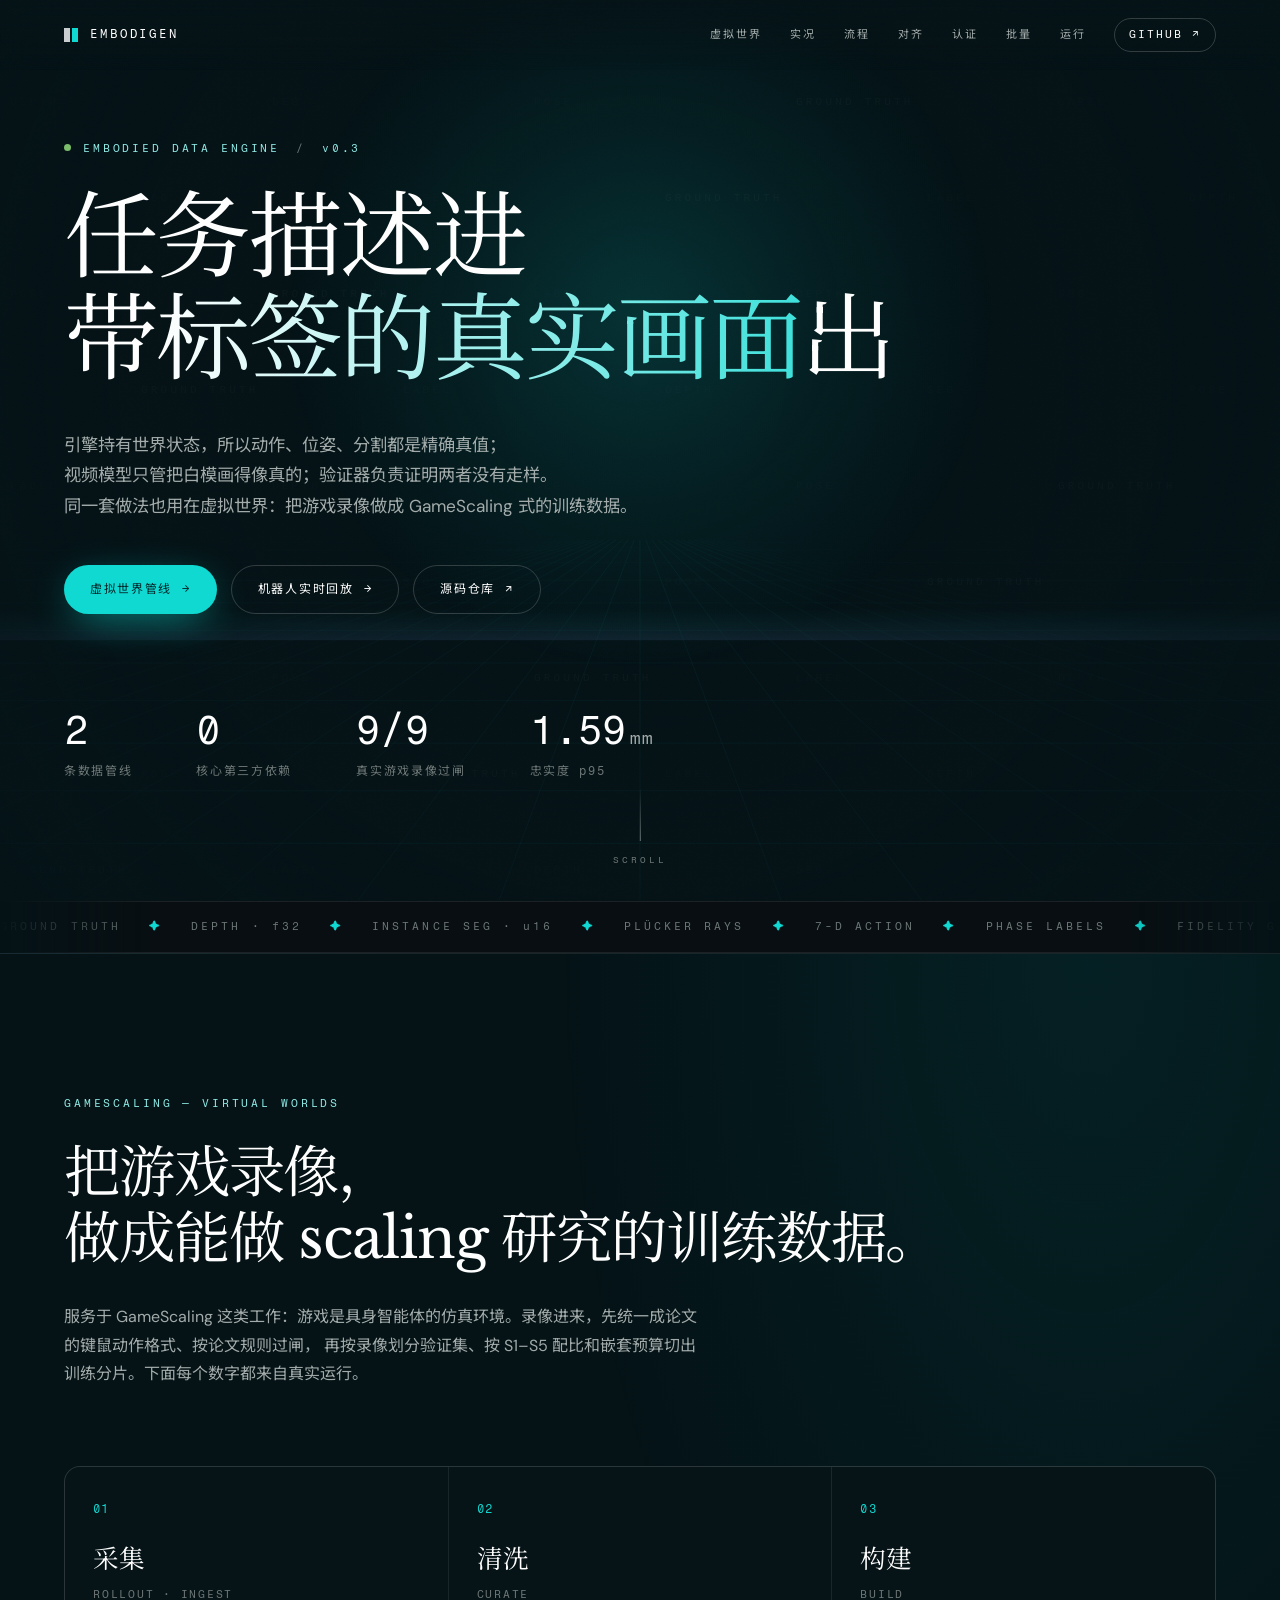
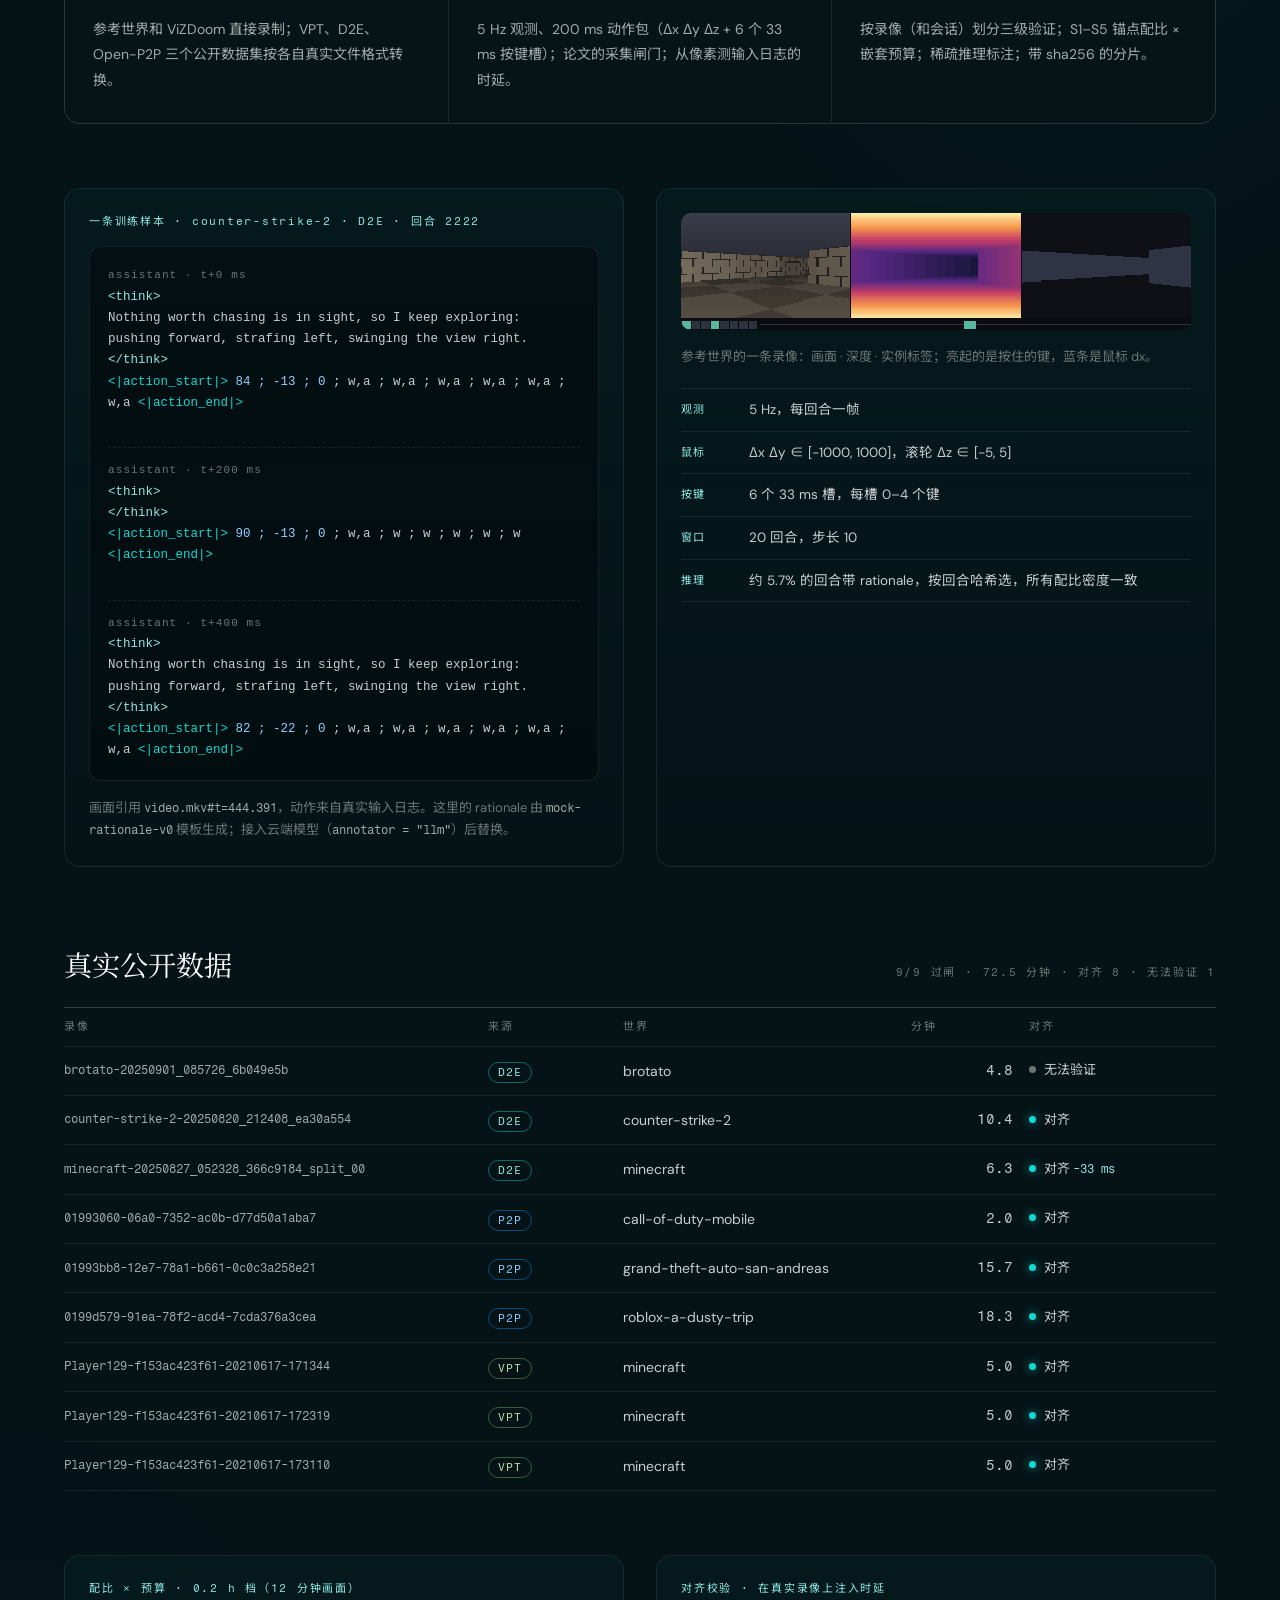
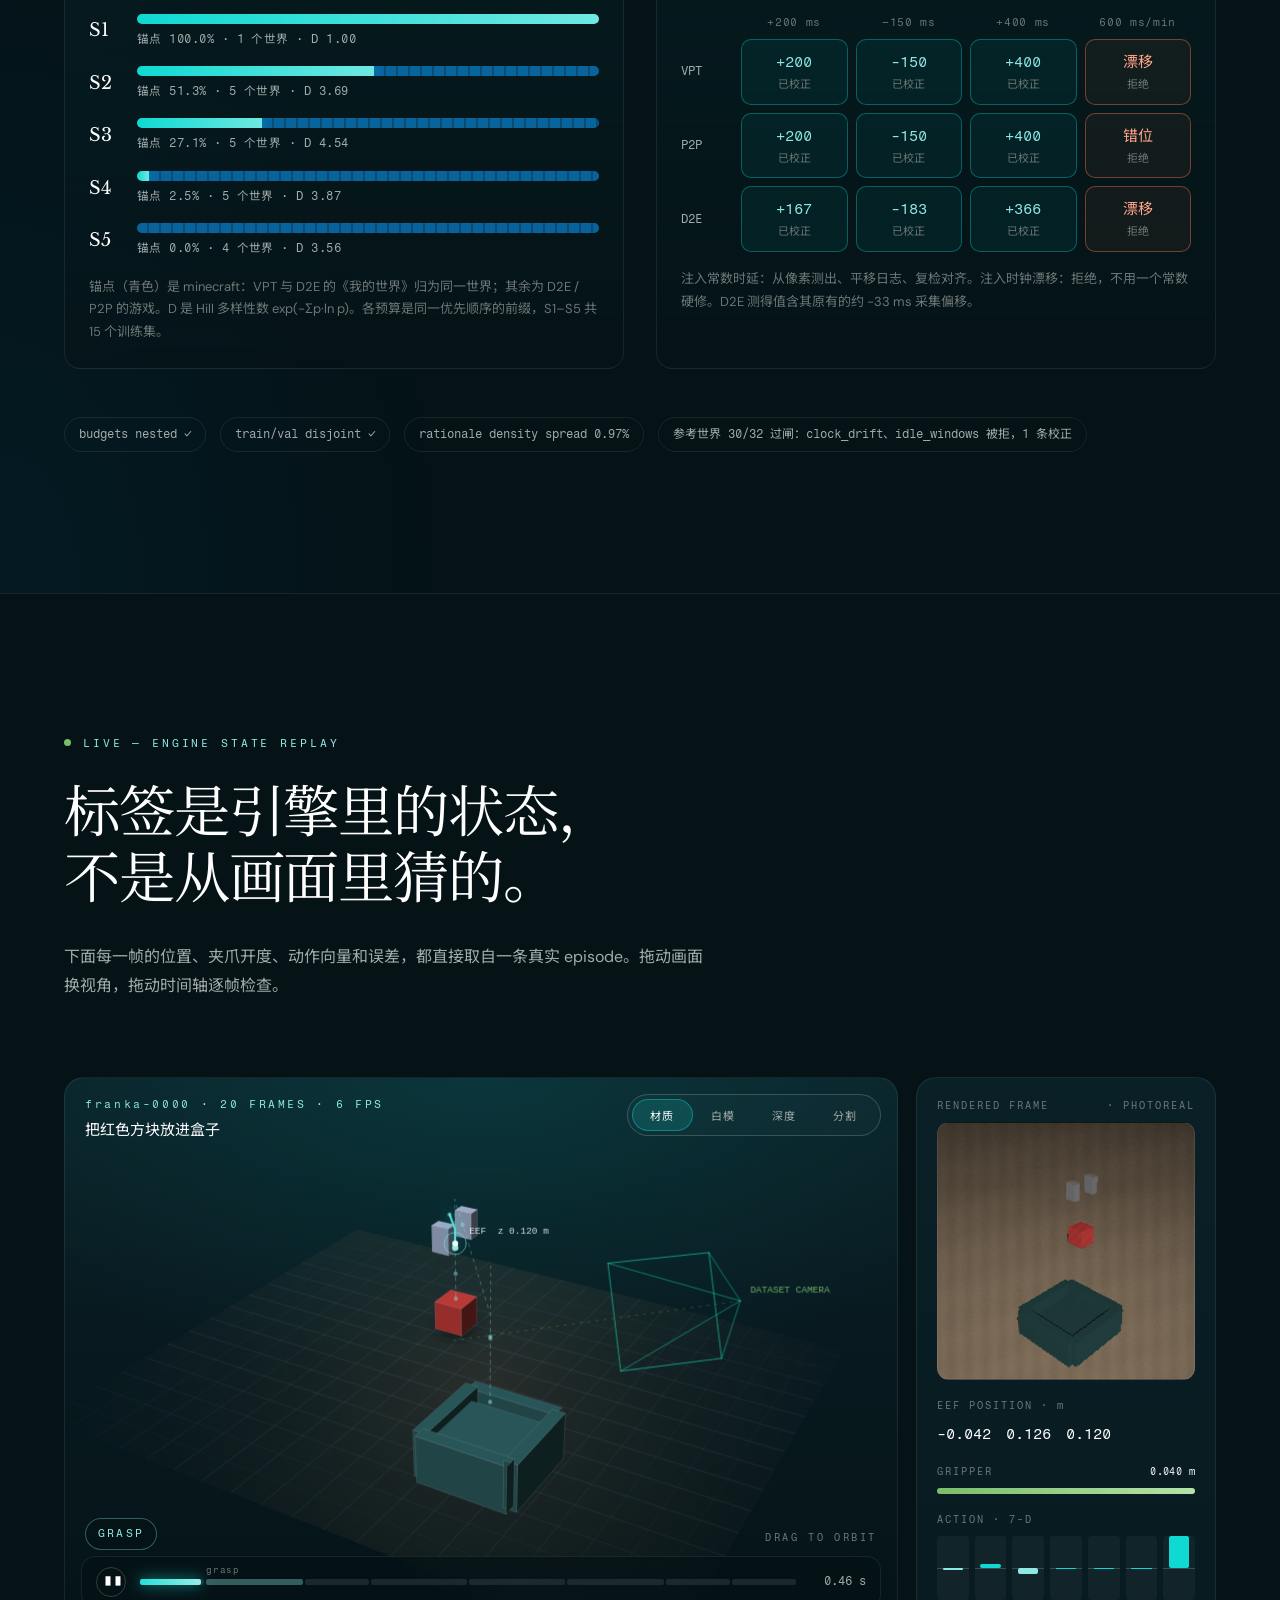
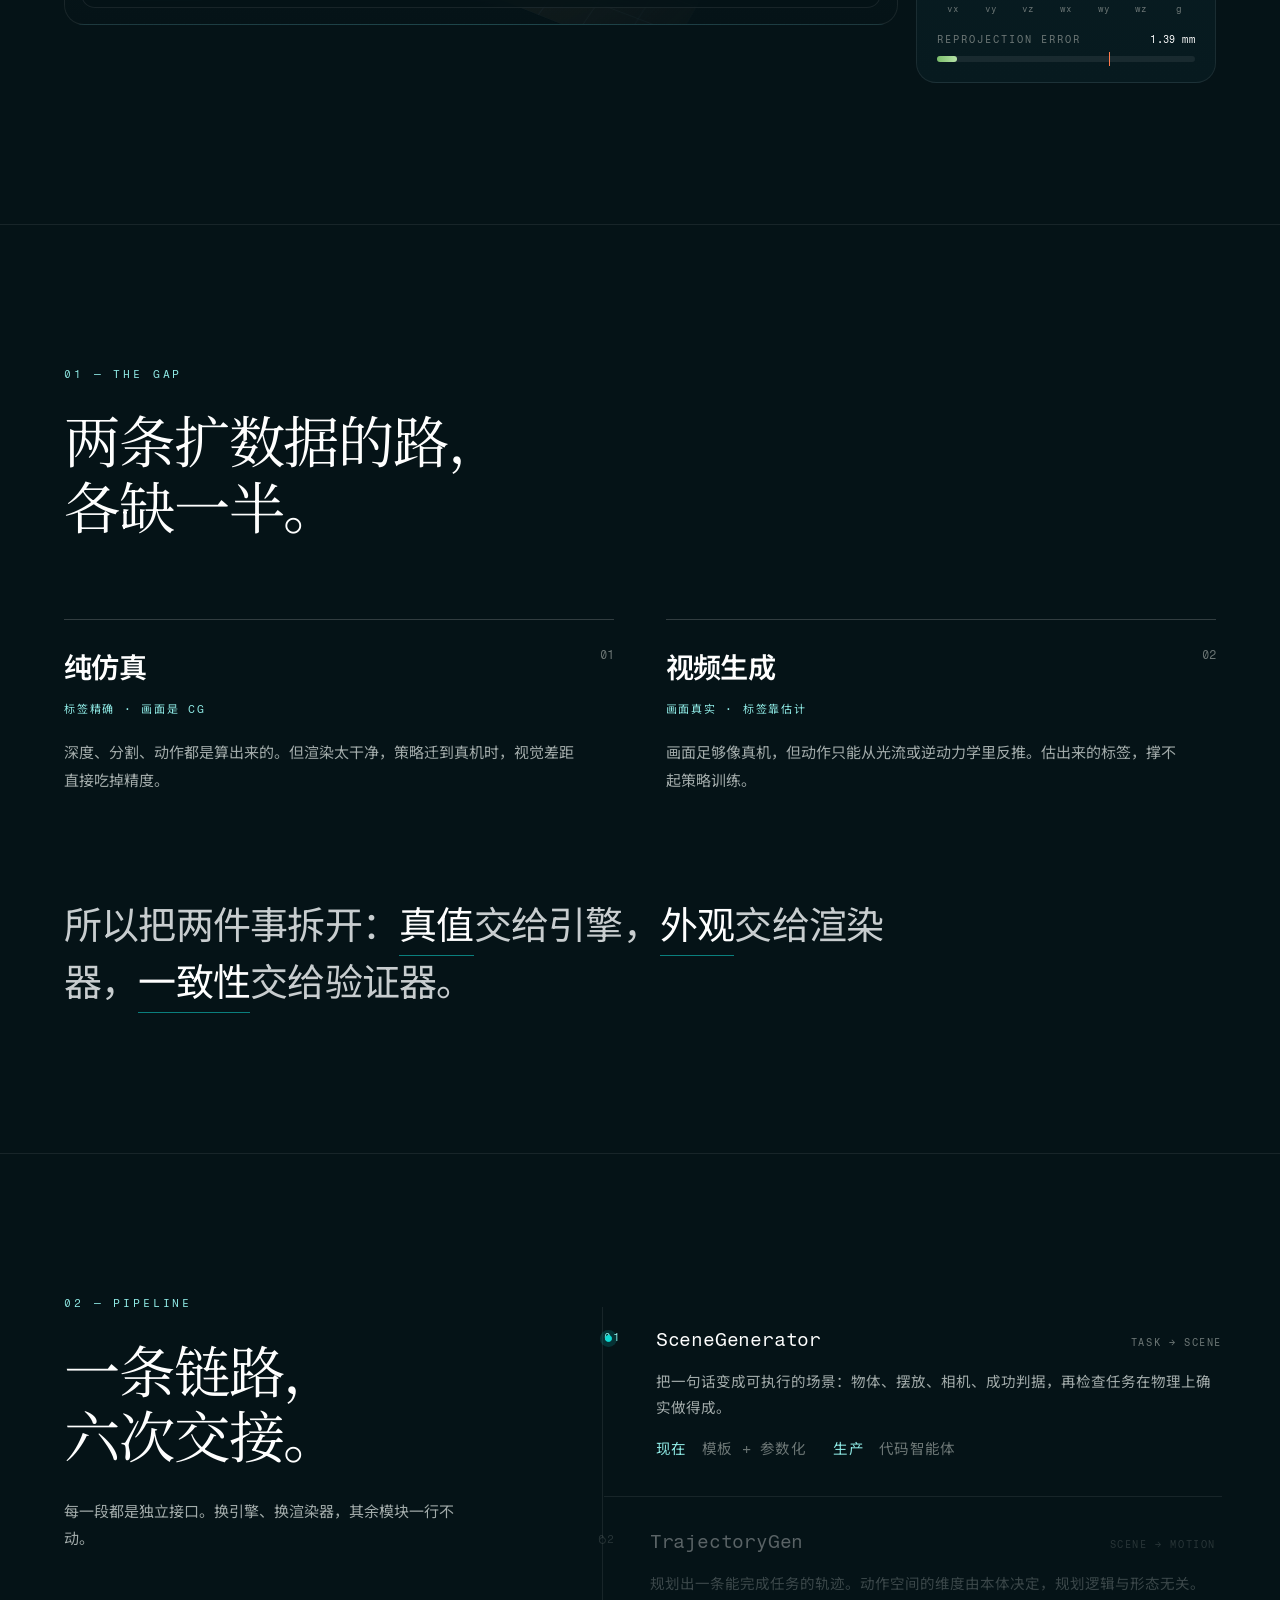
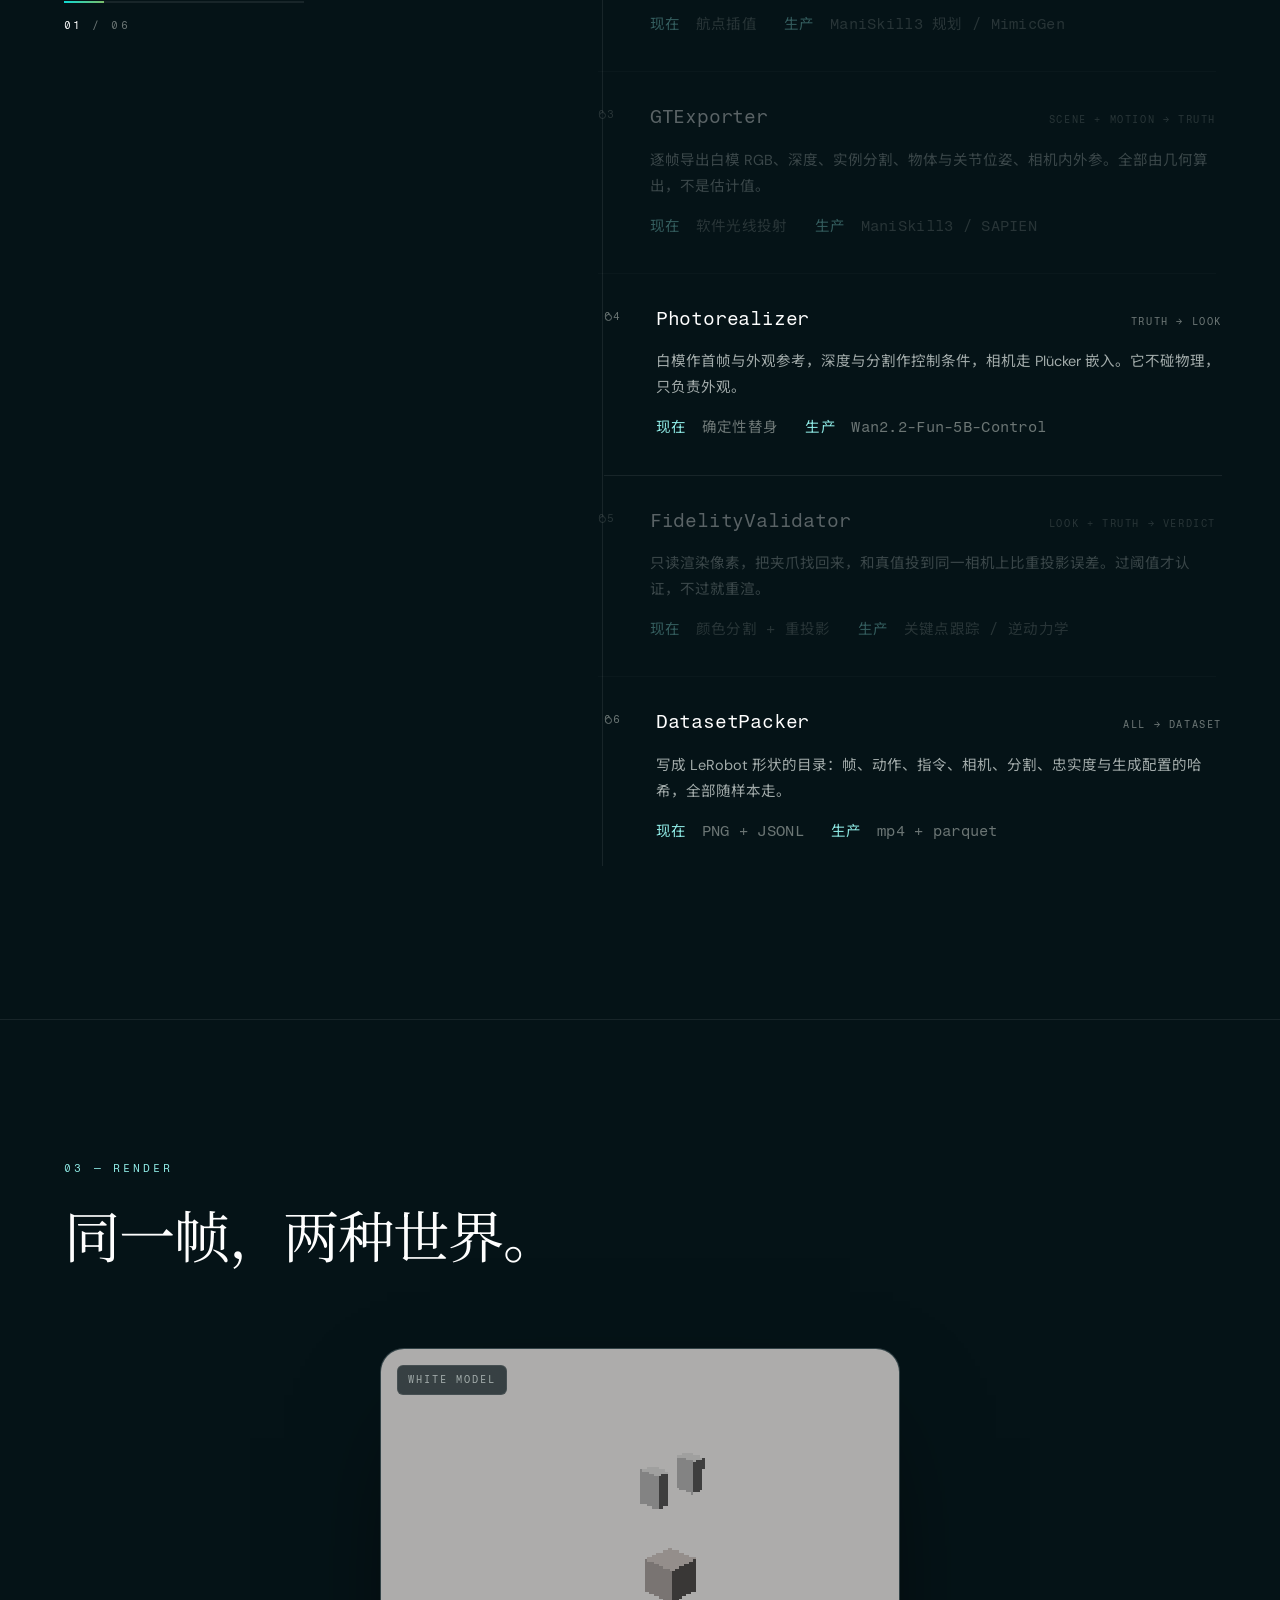
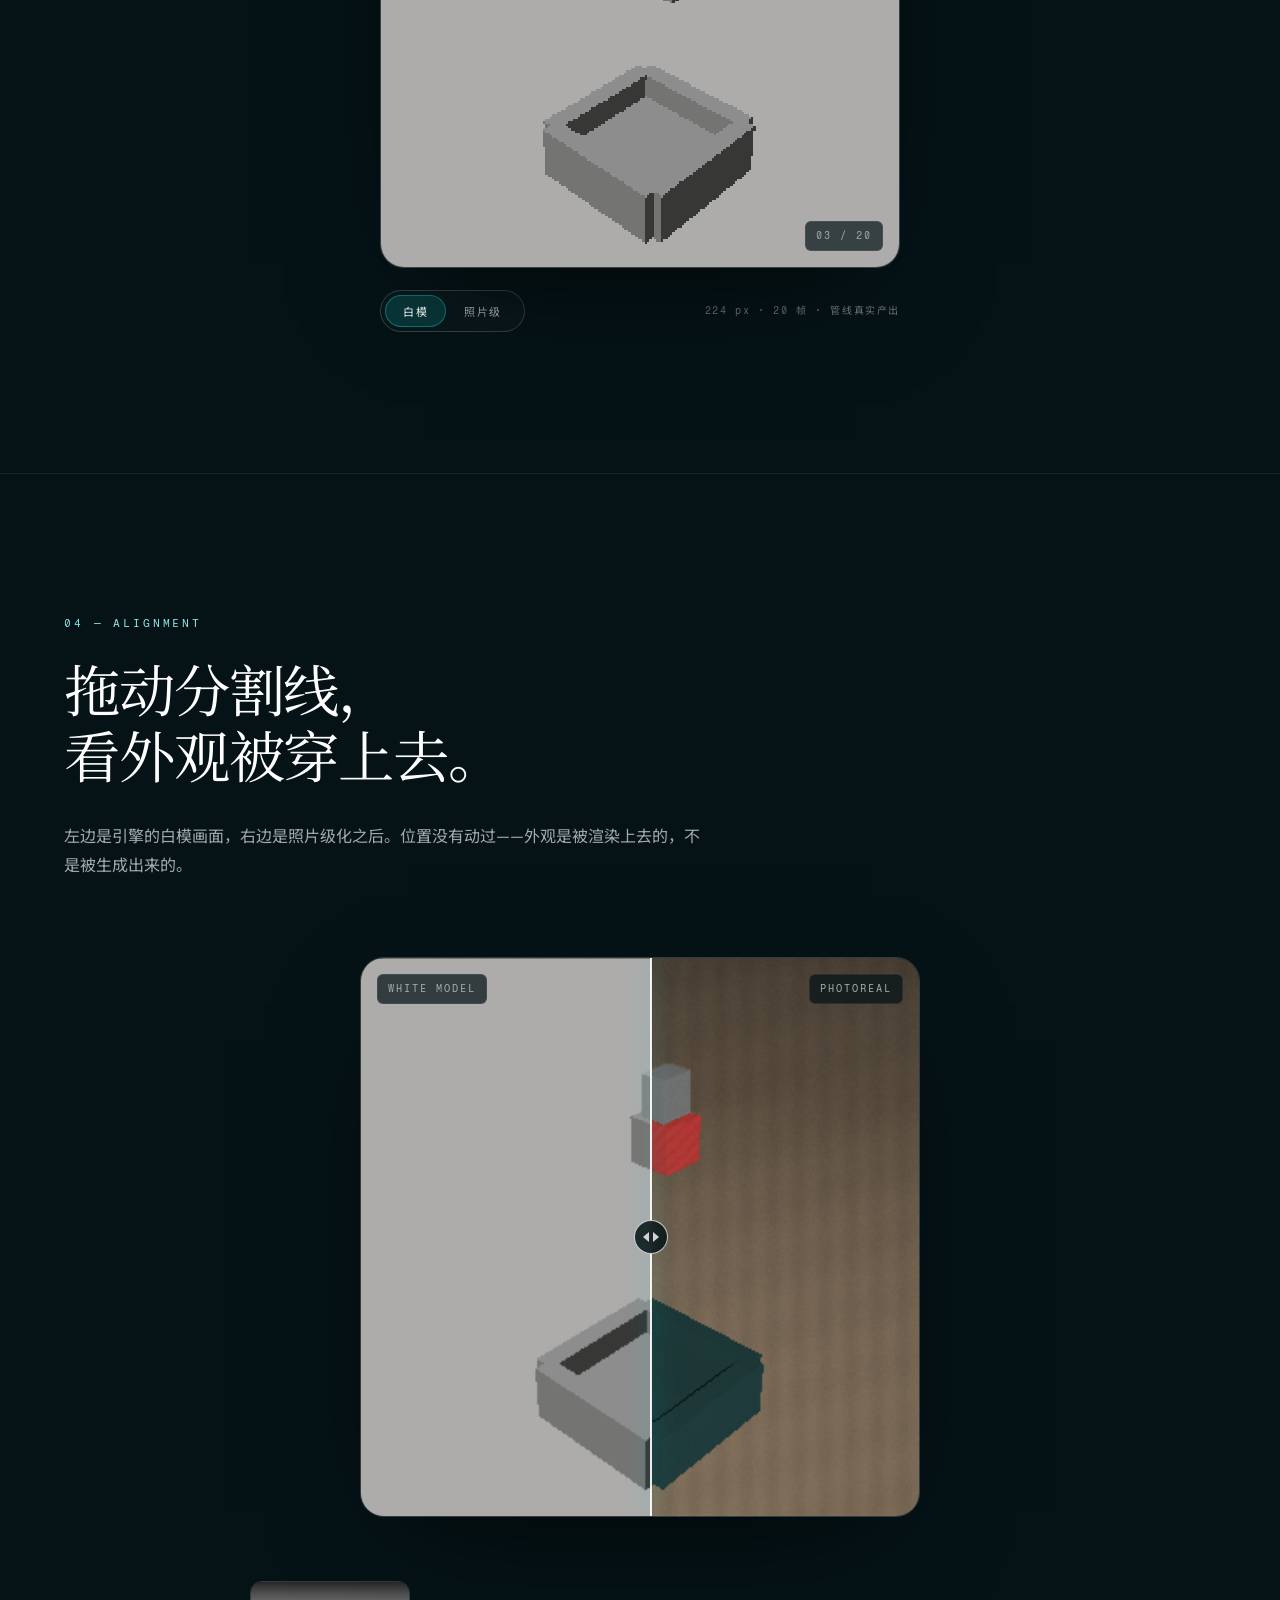
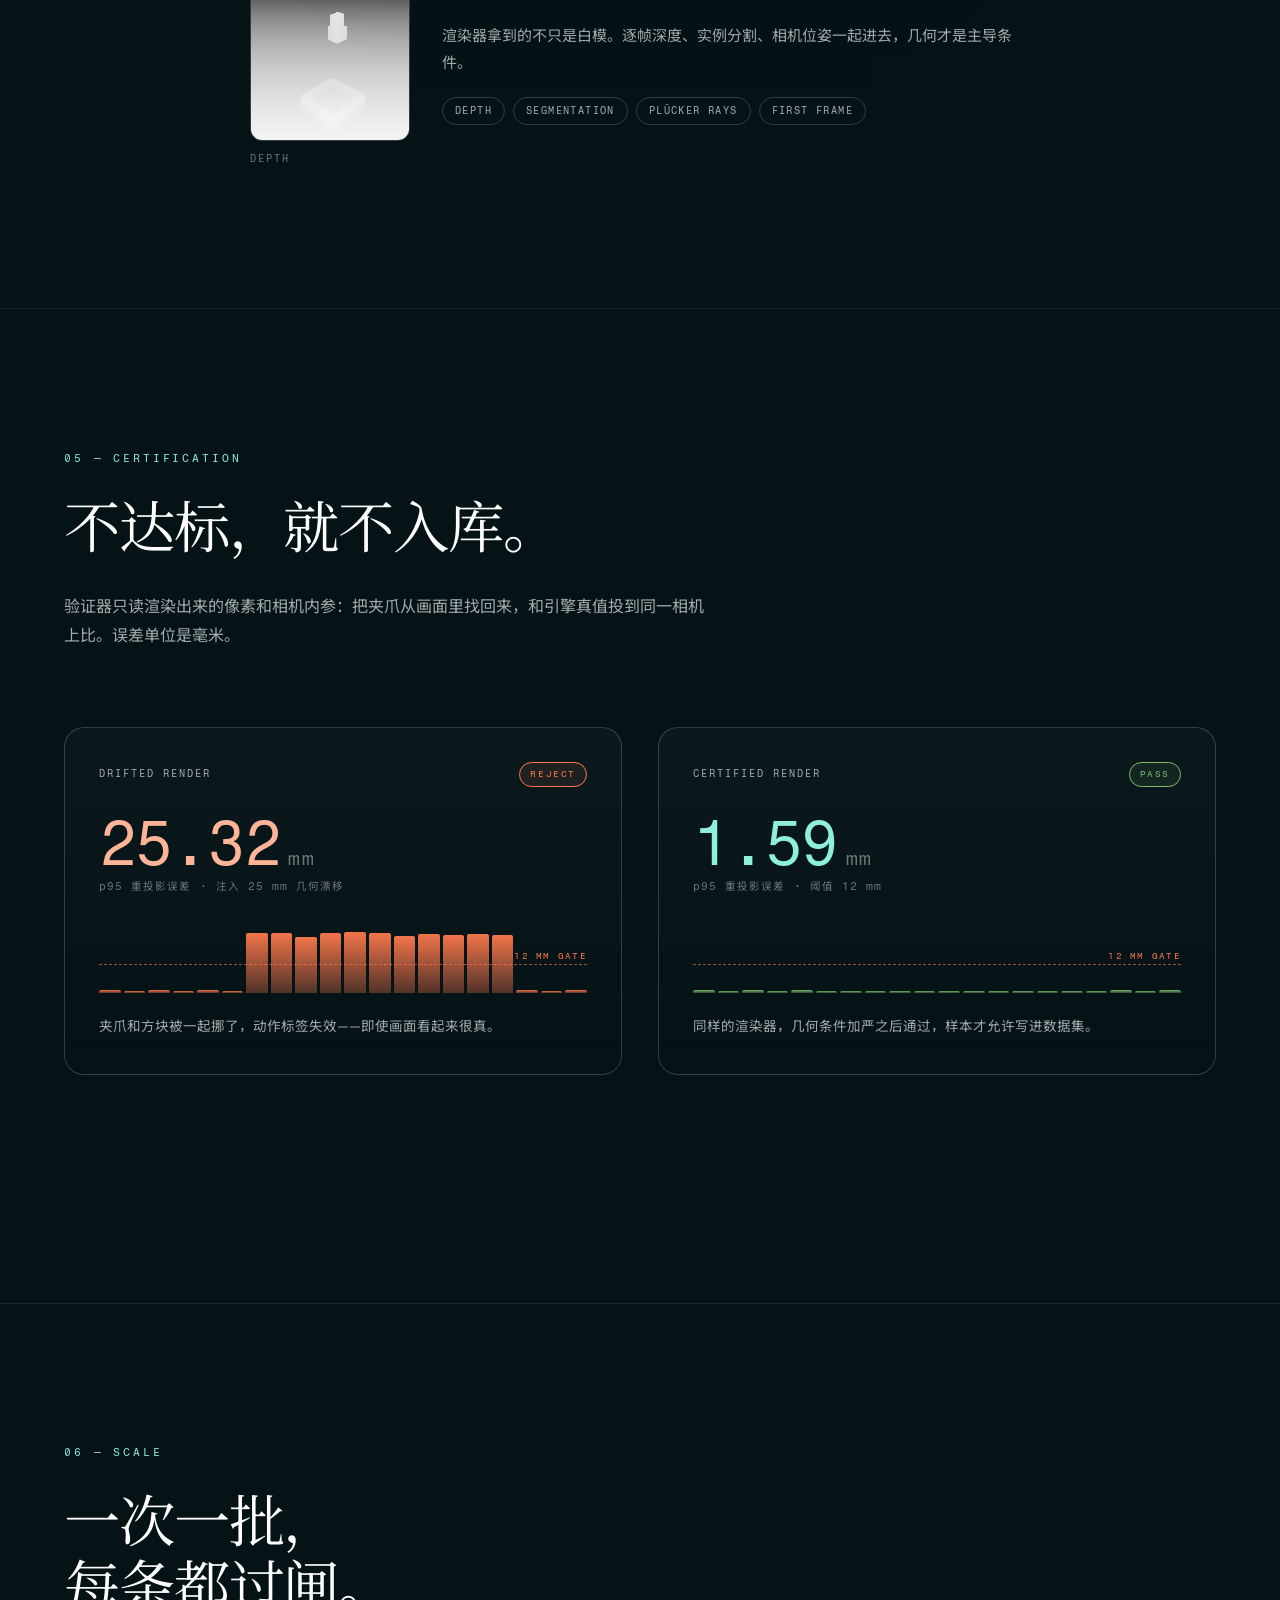
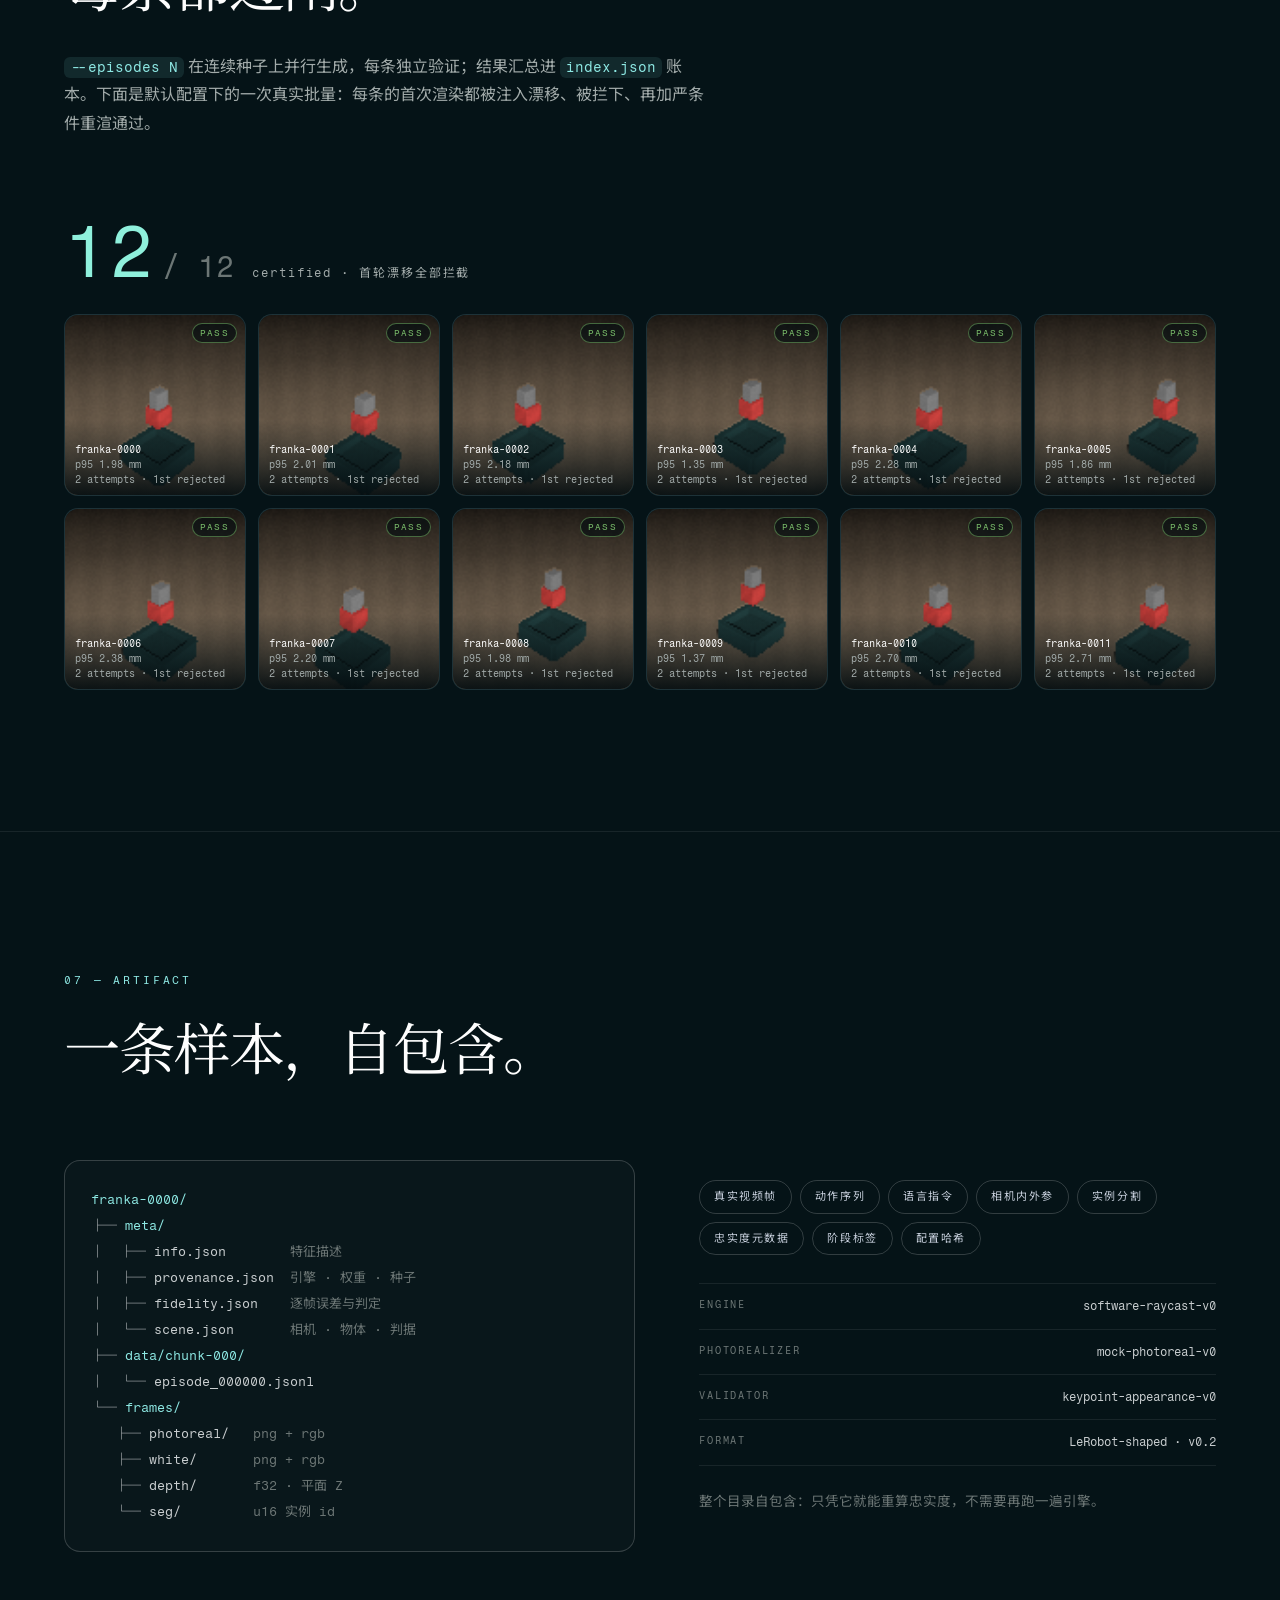
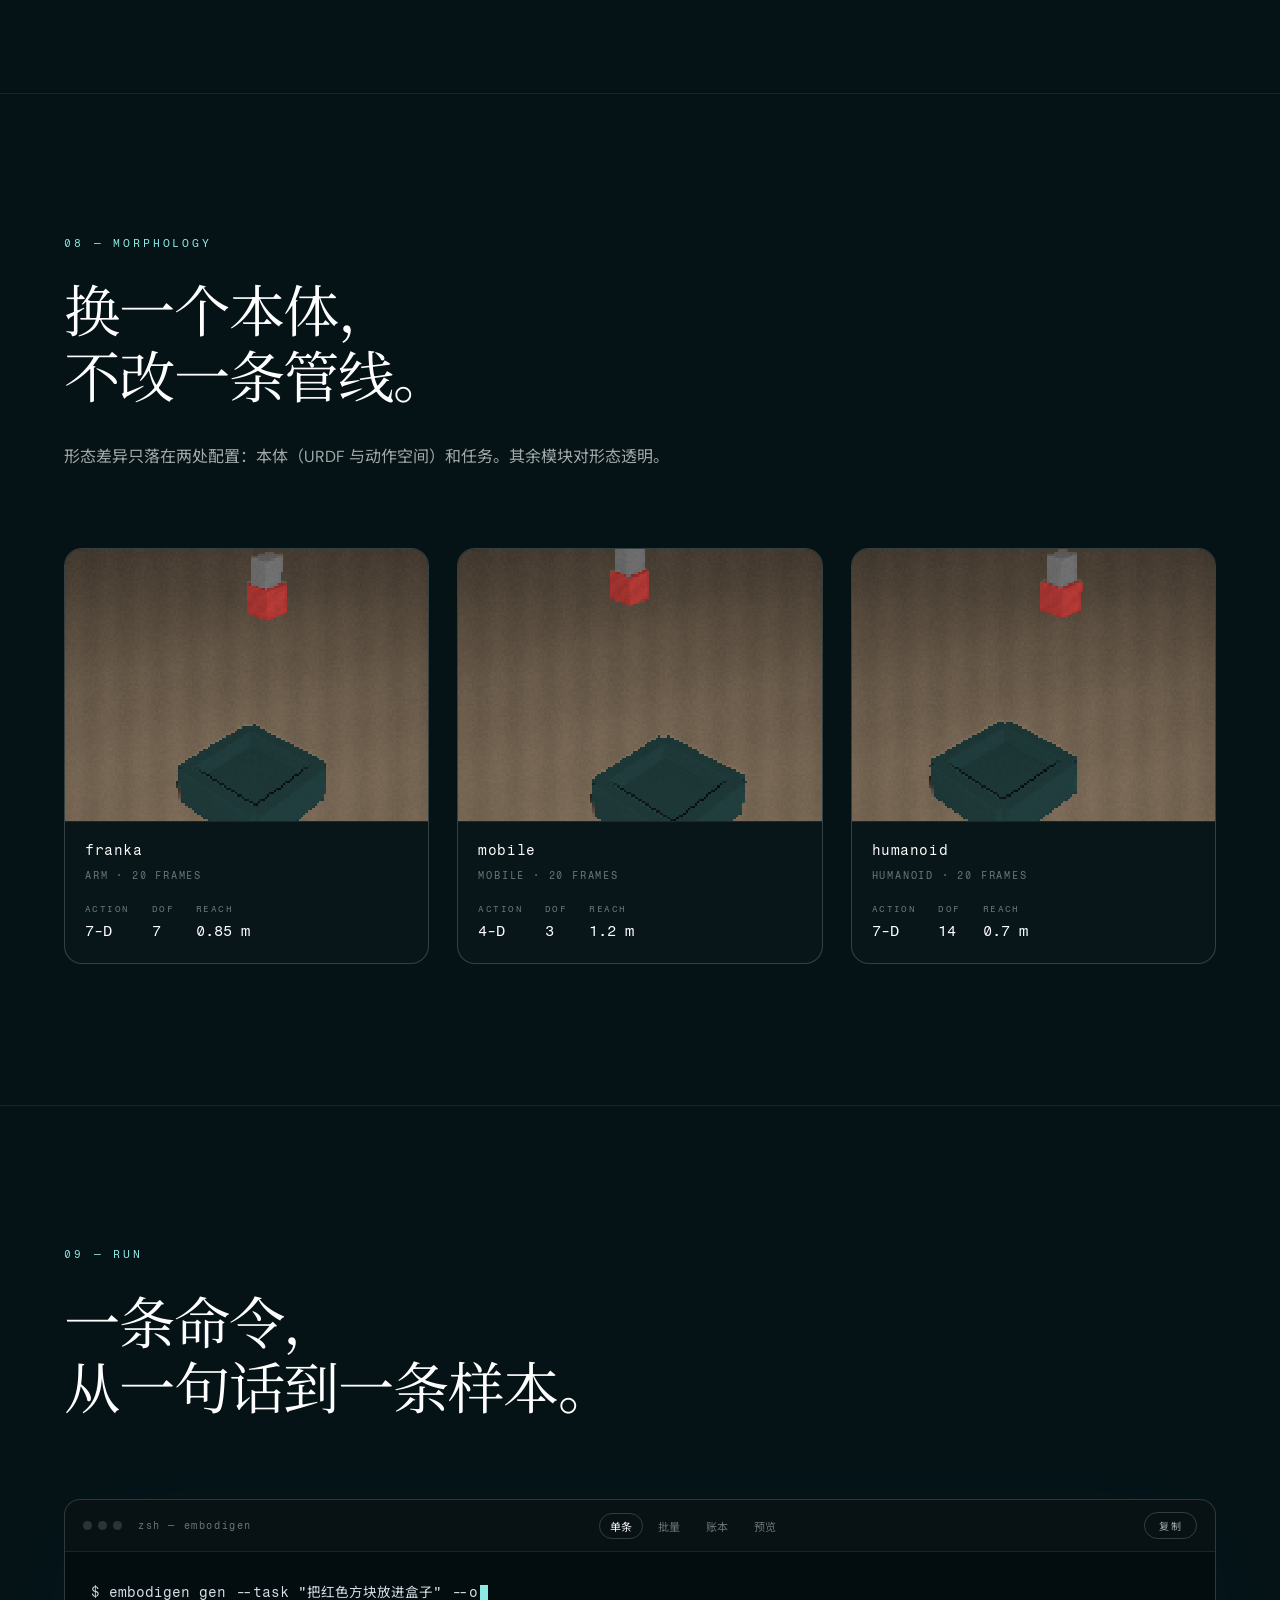
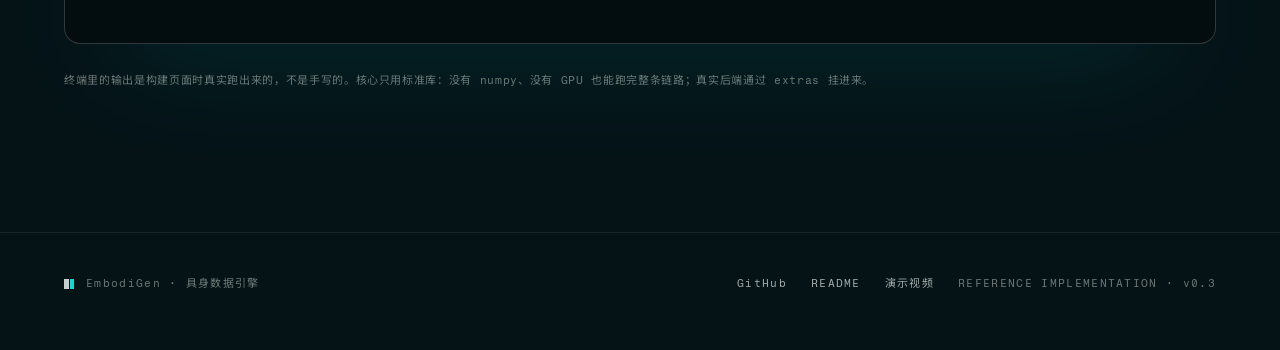
==== commit 430f0800: "docs: dark teal showcase theme and a GameScaling section Restyle the showcase after the user's refer" ====
--- a/docs/index.html
+++ b/docs/index.html
@@ -10,10 +10,13 @@
 <meta property="og:description" content="引擎持有精确真值，视频模型负责真实外观，验证器证明两者仍然对齐。" />
 <meta property="og:image" content="https://wellkilo.github.io/embodigen/assets/screens/hero.jpg" />
 <meta name="twitter:card" content="summary_large_image" />
-<meta name="theme-color" content="#08090c" />
+<meta name="theme-color" content="#051317" />
 <link rel="icon" href="favicon.ico" sizes="any" />
 <link rel="icon" href="favicon.svg" type="image/svg+xml" />
 <link rel="apple-touch-icon" href="apple-touch-icon.png" />
+<link rel="preconnect" href="https://fonts.googleapis.com" />
+<link rel="preconnect" href="https://fonts.gstatic.com" crossorigin />
+<link rel="stylesheet" href="https://fonts.googleapis.com/css2?family=DM+Sans:opsz,wght@9..40,400;9..40,500&family=Fragment+Mono&family=Libre+Baskerville:ital,wght@0,400;1,400&family=Noto+Sans+SC:wght@400;500&family=Noto+Serif+SC:wght@400;500&display=swap" />
 <link rel="stylesheet" href="assets/styles.css" />
 </head>
 <body>
@@ -28,6 +31,7 @@
     <span class="brand-text">EMBODIGEN</span>
   </a>
   <nav class="nav">
+    <a href="#worlds">虚拟世界</a>
     <a href="#live">实况</a>
     <a href="#pipeline">流程</a>
     <a href="#compare">对齐</a>
@@ -43,22 +47,25 @@
   <!-- 00 · HERO -->
   <section class="hero">
     <div class="shell hero-inner">
-      <p class="eyebrow" data-reveal><span class="live-dot" aria-hidden="true"></span>EMBODIED DATA ENGINE <span class="sep">/</span> v0.2</p>
+      <p class="eyebrow" data-reveal><span class="live-dot" aria-hidden="true"></span>EMBODIED DATA ENGINE <span class="sep">/</span> v0.3</p>
       <h1 data-reveal>
         <span class="line">任务描述进</span>
         <span class="line"><em data-scramble>带标签的真实画面</em>出</span>
       </h1>
       <p class="lede" data-reveal>
         引擎持有世界状态，所以动作、位姿、分割都是精确真值；<br class="br-wide" />
-        视频模型只管把白模画得像真的；验证器负责证明两者没有走样。
+        视频模型只管把白模画得像真的；验证器负责证明两者没有走样。<br class="br-wide" />
+        同一套做法也用在虚拟世界：把游戏录像做成 GameScaling 式的训练数据。
       </p>
       <div class="cta" data-reveal>
-        <a class="btn primary" href="#live">看实时回放 <span aria-hidden="true">→</span></a>
+        <a class="btn primary" href="#worlds">虚拟世界管线 <span aria-hidden="true">→</span></a>
+        <a class="btn ghost" href="#live">机器人实时回放 <span aria-hidden="true">→</span></a>
         <a class="btn ghost" href="https://github.com/wellkilo/embodigen" target="_blank" rel="noopener">源码仓库 <span aria-hidden="true">↗</span></a>
       </div>
       <dl class="stats" data-reveal>
-        <div><dt>6</dt><dd>可替换模块</dd></div>
-        <div><dt>0</dt><dd>第三方依赖</dd></div>
+        <div><dt>2</dt><dd>条数据管线</dd></div>
+        <div><dt>0</dt><dd>核心第三方依赖</dd></div>
+        <div><dt><span id="stat-real">9/9</span></dt><dd>真实游戏录像过闸</dd></div>
         <div><dt><span id="stat-p95">1.59</span><small>mm</small></dt><dd>忠实度 p95</dd></div>
       </dl>
     </div>
@@ -74,6 +81,83 @@
       <span>GROUND TRUTH</span><i>✦</i><span>DEPTH · f32</span><i>✦</i><span>INSTANCE SEG · u16</span><i>✦</i><span>PLÜCKER RAYS</span><i>✦</i><span>7-D ACTION</span><i>✦</i><span>PHASE LABELS</span><i>✦</i><span>FIDELITY GATE</span><i>✦</i><span>PROVENANCE</span><i>✦</i><span>LEROBOT-SHAPED</span><i>✦</i>
     </div>
   </div>
+
+  <!-- WORLDS · GameScaling virtual-world pipeline -->
+  <section class="section worlds" id="worlds">
+    <div class="shell">
+      <header class="section-head">
+        <p class="eyebrow" data-reveal>GAMESCALING — VIRTUAL WORLDS</p>
+        <h2 data-reveal>把游戏录像，<br />做成能做 scaling 研究的训练数据。</h2>
+        <p class="section-lede" data-reveal>
+          服务于 GameScaling 这类工作：游戏是具身智能体的仿真环境。录像进来，先统一成论文的键鼠动作格式、按论文规则过闸，
+          再按录像划分验证集、按 S1–S5 配比和嵌套预算切出训练分片。下面每个数字都来自真实运行。
+        </p>
+      </header>
+
+      <ol class="w-stages" data-reveal>
+        <li>
+          <span class="w-idx">01</span>
+          <h3>采集</h3>
+          <p class="w-io">rollout · ingest</p>
+          <p>参考世界和 ViZDoom 直接录制；VPT、D2E、Open-P2P 三个公开数据集按各自真实文件格式转换。</p>
+        </li>
+        <li>
+          <span class="w-idx">02</span>
+          <h3>清洗</h3>
+          <p class="w-io">curate</p>
+          <p>5 Hz 观测、200 ms 动作包（Δx Δy Δz + 6 个 33 ms 按键槽）；论文的采集闸门；从像素测输入日志的时延。</p>
+        </li>
+        <li>
+          <span class="w-idx">03</span>
+          <h3>构建</h3>
+          <p class="w-io">build</p>
+          <p>按录像（和会话）划分三级验证；S1–S5 锚点配比 × 嵌套预算；稀疏推理标注；带 sha256 的分片。</p>
+        </li>
+      </ol>
+
+      <div class="w-pair">
+        <div class="w-sample spot" data-reveal>
+          <p class="w-label">一条训练样本 · <span id="w-sample-src">—</span></p>
+          <pre id="w-sample"><code>—</code></pre>
+          <p class="w-note">画面引用 <code id="w-sample-img">—</code>，动作来自真实输入日志。这里的 rationale 由 <code>mock-rationale-v0</code> 模板生成；接入云端模型（<code>annotator = "llm"</code>）后替换。</p>
+        </div>
+        <figure class="w-figure spot" data-reveal>
+          <img src="assets/gameplay-preview.gif" width="964" height="222" loading="lazy" alt="参考世界的一条录像：画面、引擎深度、实例标签，下方是每个动作包的按键和鼠标 dx" />
+          <figcaption>参考世界的一条录像：画面 · 深度 · 实例标签；亮起的是按住的键，蓝条是鼠标 dx。</figcaption>
+          <dl class="w-spec">
+            <div><dt>观测</dt><dd>5 Hz，每回合一帧</dd></div>
+            <div><dt>鼠标</dt><dd>Δx Δy ∈ [−1000, 1000]，滚轮 Δz ∈ [−5, 5]</dd></div>
+            <div><dt>按键</dt><dd>6 个 33 ms 槽，每槽 0–4 个键</dd></div>
+            <div><dt>窗口</dt><dd>20 回合，步长 10</dd></div>
+            <div><dt>推理</dt><dd>约 5.7% 的回合带 rationale，按回合哈希选，所有配比密度一致</dd></div>
+          </dl>
+        </figure>
+      </div>
+
+      <div class="w-block" data-reveal>
+        <div class="w-block-head">
+          <h3>真实公开数据</h3>
+          <p class="w-io" id="w-real-sum">—</p>
+        </div>
+        <div class="w-table" id="w-sources" role="table" aria-label="真实公开录像的通过情况"></div>
+      </div>
+
+      <div class="w-grid2">
+        <div class="w-card spot" data-reveal>
+          <p class="w-label">配比 × 预算 · <span id="w-mix-budget">—</span></p>
+          <div class="w-mix" id="w-mix"></div>
+          <p class="w-note" id="w-mix-note">—</p>
+        </div>
+        <div class="w-card spot" data-reveal>
+          <p class="w-label">对齐校验 · 在真实录像上注入时延</p>
+          <div class="w-align" id="w-align"></div>
+          <p class="w-note">注入常数时延：从像素测出、平移日志、复检对齐。注入时钟漂移：拒绝，不用一个常数硬修。D2E 测得值含其原有的约 −33 ms 采集偏移。</p>
+        </div>
+      </div>
+
+      <p class="w-checks" id="w-checks" data-reveal>—</p>
+    </div>
+  </section>
 
   <!-- LIVE · 3D episode replay -->
   <section class="section live-section" id="live">
@@ -452,7 +536,7 @@
       <a href="https://github.com/wellkilo/embodigen" target="_blank" rel="noopener">GitHub</a>
       <a href="https://github.com/wellkilo/embodigen/blob/main/README.md" target="_blank" rel="noopener">README</a>
       <a href="assets/showcase.mp4" target="_blank" rel="noopener">演示视频</a>
-      <span class="dim">REFERENCE IMPLEMENTATION · v0.2</span>
+      <span class="dim">REFERENCE IMPLEMENTATION · v0.3</span>
     </div>
   </div>
 </footer>
@@ -460,5 +544,7 @@
 <script src="assets/metrics.js"></script>
 <script src="assets/app.js"></script>
 <script src="assets/live.js"></script>
+<script src="assets/gameplay.js"></script>
+<script src="assets/worlds.js"></script>
 </body>
 </html>
--- a/docs/assets/styles.css
+++ b/docs/assets/styles.css
@@ -1,28 +1,35 @@
 /* ============================================================
    EmbodiGen — showcase
-   Dark editorial system: near-black base, one blue accent,
-   monospace labels, very large light-weight display type.
+   Dark editorial system: deep teal-black base, one cyan accent,
+   serif display type, monospace labels, thin translucent rules.
    ============================================================ */
 
 :root {
-  --bg: #08090c;
-  --bg-soft: #0a0c10;
-  --surface: #0e1116;
-  --surface-2: #12161c;
-  --ink: #f2f4f7;
-  --muted: #98a3b0;
-  --dim: #5d6875;
-  --line: rgba(255, 255, 255, 0.08);
-  --line-strong: rgba(255, 255, 255, 0.18);
-  --blue: #2f7bff;
-  --blue-soft: #8fb6ff;
-  --teal: #17c9a8;
+  --bg: #051317;
+  --bg-soft: #071a1f;
+  --surface: #0a2027;
+  --surface-2: #0e262d;
+  --ink: #fefefe;
+  --muted: #a2abaa;
+  --dim: #6c7675;
+  --line: rgba(254, 254, 254, 0.08);
+  --line-strong: rgba(254, 254, 254, 0.18);
+  /* names kept from the blue theme; the accent is now cyan */
+  --blue: #0fd9d2;
+  --blue-soft: #8ee9e4;
+  --sky: #0099ff;
+  --teal: #7abd6a;
   --warn: #ff7a4d;
-
-  --display: -apple-system, BlinkMacSystemFont, "SF Pro Display", "Segoe UI",
-    "PingFang SC", "Hiragino Sans GB", "Microsoft YaHei", sans-serif;
-  --mono: ui-monospace, "SF Mono", "JetBrains Mono", "Roboto Mono", Menlo,
-    Consolas, monospace;
+  --accent-rgb: 15, 217, 210;
+  --accent-soft-rgb: 142, 233, 228;
+  --ok-rgb: 122, 189, 106;
+  --bg-rgb: 5, 19, 23;
+
+  --serif: "Libre Baskerville", "Noto Serif SC", "Songti SC", "STSong", Georgia, serif;
+  --display: "DM Sans", -apple-system, BlinkMacSystemFont, "Segoe UI",
+    "PingFang SC", "Hiragino Sans GB", "Microsoft YaHei", "Noto Sans SC", sans-serif;
+  --mono: "Fragment Mono", ui-monospace, "SF Mono", "JetBrains Mono", "Roboto Mono", Menlo,
+    Consolas, "PingFang SC", "Microsoft YaHei", "Noto Sans SC", monospace;
 
   --shell: 1240px;
   --gutter: clamp(20px, 5vw, 64px);
@@ -94,8 +101,8 @@
   border-radius: 50%;
   background: radial-gradient(
     circle,
-    rgba(47, 123, 255, 0.16) 0%,
-    rgba(47, 123, 255, 0.06) 38%,
+    rgba(var(--accent-rgb), 0.16) 0%,
+    rgba(var(--accent-rgb), 0.06) 38%,
     transparent 70%
   );
   pointer-events: none;
@@ -133,7 +140,7 @@
   align-items: center;
   justify-content: space-between;
   padding: 18px var(--gutter);
-  background: linear-gradient(to bottom, rgba(8, 9, 12, 0.86), rgba(8, 9, 12, 0));
+  background: linear-gradient(to bottom, rgba(var(--bg-rgb), 0.86), rgba(var(--bg-rgb), 0));
   backdrop-filter: blur(14px);
   -webkit-backdrop-filter: blur(14px);
 }
@@ -162,7 +169,7 @@
 }
 
 .mark::before {
-  background: #c9d2df;
+  background: #c8cdcf;
 }
 
 .mark::after {
@@ -203,7 +210,7 @@
 
 .nav-gh:hover {
   border-color: var(--blue);
-  background: rgba(47, 123, 255, 0.1);
+  background: rgba(var(--accent-rgb), 0.1);
 }
 
 /* ---------- type ---------- */
@@ -243,10 +250,11 @@
 }
 
 h1 {
-  font-size: clamp(46px, 8vw, 112px);
-  line-height: 1.02;
-  letter-spacing: -0.04em;
-  font-weight: 600;
+  font-family: var(--serif);
+  font-size: clamp(42px, 7.4vw, 104px);
+  line-height: 1.08;
+  letter-spacing: -0.03em;
+  font-weight: 400;
 }
 
 h1 .line {
@@ -255,7 +263,7 @@
 
 h1 em {
   font-style: normal;
-  background: linear-gradient(92deg, #ffffff 6%, var(--blue-soft) 52%, #5d97ff 96%);
+  background: linear-gradient(92deg, #fefefe 6%, var(--blue) 55%, var(--sky) 98%);
   -webkit-background-clip: text;
   background-clip: text;
   color: transparent;
@@ -291,13 +299,13 @@
 
 .btn.primary {
   background: var(--blue);
-  color: #fff;
-  box-shadow: 0 10px 40px -12px rgba(47, 123, 255, 0.8);
+  color: #03272a;
+  box-shadow: 0 10px 40px -12px rgba(var(--accent-rgb), 0.8);
 }
 
 .btn.primary:hover {
   transform: translateY(-2px);
-  box-shadow: 0 18px 50px -12px rgba(47, 123, 255, 0.9);
+  box-shadow: 0 18px 50px -12px rgba(var(--accent-rgb), 0.9);
 }
 
 .btn.ghost {
@@ -415,10 +423,11 @@
 }
 
 h2 {
-  font-size: clamp(34px, 4.8vw, 66px);
-  line-height: 1.08;
-  letter-spacing: -0.035em;
-  font-weight: 600;
+  font-family: var(--serif);
+  font-size: clamp(32px, 4.4vw, 60px);
+  line-height: 1.16;
+  letter-spacing: -0.02em;
+  font-weight: 400;
 }
 
 .section-lede {
@@ -479,13 +488,13 @@
   line-height: 1.5;
   letter-spacing: -0.02em;
   max-width: 22em;
-  color: #cbd3dd;
+  color: #c8cdcf;
 }
 
 .pivot em {
   font-style: normal;
-  color: #e2ecff;
-  border-bottom: 1px solid rgba(47, 123, 255, 0.55);
+  color: var(--ink);
+  border-bottom: 1px solid rgba(var(--accent-rgb), 0.55);
   padding-bottom: 4px;
 }
 
@@ -594,7 +603,7 @@
 .stage.is-active .s-dot {
   background: var(--blue);
   border-color: var(--blue);
-  box-shadow: 0 0 0 5px rgba(47, 123, 255, 0.16);
+  box-shadow: 0 0 0 5px rgba(var(--accent-rgb), 0.16);
 }
 
 .s-index {
@@ -669,7 +678,7 @@
   border-radius: 24px;
   overflow: hidden;
   border: 1px solid var(--line-strong);
-  background: #0b0d11;
+  background: #061a1f;
   box-shadow: 0 40px 120px -50px rgba(0, 0, 0, 0.9),
     0 0 0 1px rgba(255, 255, 255, 0.02) inset;
 }
@@ -690,7 +699,7 @@
   letter-spacing: 0.2em;
   padding: 6px 10px;
   border-radius: 6px;
-  background: rgba(8, 9, 12, 0.7);
+  background: rgba(var(--bg-rgb), 0.7);
   backdrop-filter: blur(8px);
   border: 1px solid var(--line);
   color: var(--muted);
@@ -738,9 +747,9 @@
 }
 
 .switch button.on {
-  background: rgba(47, 123, 255, 0.16);
+  background: rgba(var(--accent-rgb), 0.16);
   color: var(--ink);
-  box-shadow: inset 0 0 0 1px rgba(47, 123, 255, 0.4);
+  box-shadow: inset 0 0 0 1px rgba(var(--accent-rgb), 0.4);
 }
 
 .film-note {
@@ -790,7 +799,7 @@
   width: 2px;
   margin-left: -1px;
   background: rgba(255, 255, 255, 0.9);
-  box-shadow: 0 0 24px rgba(47, 123, 255, 0.7);
+  box-shadow: 0 0 24px rgba(var(--accent-rgb), 0.7);
   outline: none;
 }
 
@@ -802,7 +811,7 @@
   height: 34px;
   transform: translate(-50%, -50%);
   border-radius: 50%;
-  background: rgba(8, 9, 12, 0.85);
+  background: rgba(var(--bg-rgb), 0.85);
   border: 1px solid rgba(255, 255, 255, 0.75);
   backdrop-filter: blur(6px);
   display: grid;
@@ -829,7 +838,7 @@
 }
 
 .slider-handle:focus-visible .handle-grip {
-  box-shadow: 0 0 0 4px rgba(47, 123, 255, 0.5);
+  box-shadow: 0 0 0 4px rgba(var(--accent-rgb), 0.5);
 }
 
 .slider-tag {
@@ -840,7 +849,7 @@
   letter-spacing: 0.2em;
   padding: 6px 10px;
   border-radius: 6px;
-  background: rgba(8, 9, 12, 0.72);
+  background: rgba(var(--bg-rgb), 0.72);
   border: 1px solid var(--line);
   color: var(--muted);
   backdrop-filter: blur(8px);
@@ -977,7 +986,7 @@
 
 .pill.accept {
   color: var(--teal);
-  background: rgba(23, 201, 168, 0.08);
+  background: rgba(var(--ok-rgb), 0.08);
 }
 
 .v-big {
@@ -1039,7 +1048,7 @@
 }
 
 .is-good .bar {
-  background: linear-gradient(180deg, rgba(23, 201, 168, 0.95), rgba(23, 201, 168, 0.3));
+  background: linear-gradient(180deg, rgba(var(--ok-rgb), 0.95), rgba(var(--ok-rgb), 0.3));
 }
 
 .v-foot {
@@ -1077,7 +1086,7 @@
   font-family: var(--mono);
   font-size: clamp(11px, 1.05vw, 13px);
   line-height: 2;
-  color: #c2ccd8;
+  color: #c8cdcf;
   overflow-x: auto;
 }
 
@@ -1113,7 +1122,7 @@
   margin: 0;
   font-family: var(--mono);
   font-size: 11.5px;
-  color: #c2ccd8;
+  color: #c8cdcf;
   text-align: right;
 }
 
@@ -1142,7 +1151,7 @@
 
 .body-card:hover {
   transform: translateY(-4px);
-  border-color: rgba(47, 123, 255, 0.45);
+  border-color: rgba(var(--accent-rgb), 0.45);
 }
 
 .body-card img {
@@ -1205,8 +1214,8 @@
   border: 1px solid var(--line-strong);
   border-radius: 16px;
   overflow: hidden;
-  background: #05060a;
-  box-shadow: 0 40px 120px -60px rgba(47, 123, 255, 0.4);
+  background: #030c0f;
+  box-shadow: 0 40px 120px -60px rgba(var(--accent-rgb), 0.4);
 }
 
 .term-bar {
@@ -1324,6 +1333,466 @@
 
 .dim {
   color: var(--dim);
+}
+
+/* ---------- worlds (GameScaling) ---------- */
+
+.worlds {
+  background:
+    radial-gradient(60% 50% at 85% 0%, rgba(var(--accent-rgb), 0.07), transparent 70%),
+    radial-gradient(50% 40% at 0% 100%, rgba(0, 153, 255, 0.05), transparent 70%);
+}
+
+.w-stages {
+  list-style: none;
+  margin: 0;
+  padding: 0;
+  display: grid;
+  grid-template-columns: repeat(3, minmax(0, 1fr));
+  gap: 1px;
+  background: var(--line);
+  border: 1px solid var(--line);
+  border-radius: 16px;
+  overflow: hidden;
+}
+
+.w-stages li {
+  background: rgba(var(--bg-rgb), 0.92);
+  padding: 28px 28px 30px;
+  position: relative;
+}
+
+.w-stages h3 {
+  font-family: var(--serif);
+  font-weight: 400;
+  font-size: clamp(22px, 2vw, 28px);
+  margin-top: 18px;
+}
+
+.w-stages p:last-child {
+  margin: 14px 0 0;
+  color: var(--muted);
+  font-size: 14px;
+  line-height: 1.8;
+}
+
+.w-idx {
+  font-family: var(--mono);
+  font-size: 12px;
+  color: var(--blue);
+  letter-spacing: 0.12em;
+}
+
+.w-io {
+  margin: 6px 0 0;
+  font-family: var(--mono);
+  font-size: 11px;
+  letter-spacing: 0.16em;
+  color: var(--dim);
+  text-transform: uppercase;
+}
+
+.w-pair {
+  display: grid;
+  grid-template-columns: minmax(0, 1fr) minmax(0, 1fr);
+  gap: clamp(20px, 3vw, 32px);
+  margin-top: clamp(40px, 5vw, 64px);
+  align-items: stretch;
+}
+
+.w-sample,
+.w-card,
+.w-figure {
+  border: 1px solid var(--line);
+  border-radius: 16px;
+  background: linear-gradient(180deg, rgba(var(--accent-rgb), 0.035), rgba(var(--bg-rgb), 0.6));
+  padding: 24px;
+  margin: 0;
+  min-width: 0;
+}
+
+.w-label {
+  margin: 0 0 16px;
+  font-family: var(--mono);
+  font-size: 11px;
+  letter-spacing: 0.16em;
+  color: var(--blue-soft);
+}
+
+.w-sample pre {
+  margin: 0;
+  padding: 18px;
+  border-radius: 12px;
+  background: rgba(3, 12, 15, 0.7);
+  border: 1px solid var(--line);
+  overflow-x: auto;
+  font-family: var(--mono);
+  font-size: 12.5px;
+  line-height: 1.7;
+  color: #c8cdcf;
+  white-space: pre-wrap;
+  word-break: break-word;
+}
+
+.w-sample pre code {
+  display: block;
+}
+
+.w-sample pre code + code {
+  margin-top: 12px;
+  padding-top: 12px;
+  border-top: 1px dashed var(--line);
+}
+
+.tk-role {
+  color: var(--dim);
+  font-size: 11px;
+  letter-spacing: 0.1em;
+}
+
+.tk-think {
+  color: var(--blue-soft);
+}
+
+.tk-act {
+  color: var(--blue);
+}
+
+.tk-mouse {
+  color: #8ccfff;
+}
+
+.w-note {
+  margin: 16px 0 0;
+  color: var(--dim);
+  font-size: 13px;
+  line-height: 1.75;
+}
+
+.w-note code {
+  font-family: var(--mono);
+  font-size: 12px;
+  color: var(--muted);
+}
+
+.w-figure {
+  display: flex;
+  flex-direction: column;
+  gap: 16px;
+}
+
+.w-figure img {
+  width: 100%;
+  height: auto;
+  border-radius: 10px;
+  image-rendering: pixelated;
+}
+
+.w-figure figcaption {
+  color: var(--dim);
+  font-size: 13px;
+  line-height: 1.7;
+}
+
+.w-spec {
+  margin: 4px 0 0;
+  display: grid;
+  gap: 0;
+  border-top: 1px solid var(--line);
+}
+
+.w-spec div {
+  display: grid;
+  grid-template-columns: 56px minmax(0, 1fr);
+  gap: 12px;
+  padding: 10px 0;
+  border-bottom: 1px solid var(--line);
+  font-size: 13.5px;
+}
+
+.w-spec dt {
+  font-family: var(--mono);
+  font-size: 11px;
+  letter-spacing: 0.12em;
+  color: var(--blue-soft);
+  padding-top: 2px;
+}
+
+.w-spec dd {
+  margin: 0;
+  color: #c8cdcf;
+}
+
+.w-block {
+  margin-top: clamp(48px, 6vw, 80px);
+}
+
+.w-block-head {
+  display: flex;
+  flex-wrap: wrap;
+  align-items: baseline;
+  justify-content: space-between;
+  gap: 8px 24px;
+  margin-bottom: 18px;
+}
+
+.w-block-head h3 {
+  font-family: var(--serif);
+  font-weight: 400;
+  font-size: clamp(22px, 2.2vw, 30px);
+}
+
+.w-table {
+  border-top: 1px solid var(--line-strong);
+}
+
+.w-row {
+  display: grid;
+  grid-template-columns: minmax(0, 2.4fr) 0.7fr minmax(0, 1.6fr) 0.6fr minmax(0, 1.1fr);
+  gap: 16px;
+  align-items: center;
+  padding: 13px 0;
+  border-bottom: 1px solid var(--line);
+  font-size: 14px;
+  color: #c8cdcf;
+}
+
+.w-row.w-head {
+  font-family: var(--mono);
+  font-size: 11px;
+  letter-spacing: 0.14em;
+  color: var(--dim);
+  padding: 10px 0;
+}
+
+.w-id {
+  font-family: var(--mono);
+  font-size: 12px;
+  color: var(--muted);
+  overflow: hidden;
+  text-overflow: ellipsis;
+  white-space: nowrap;
+}
+
+.w-row .num {
+  font-family: var(--mono);
+  text-align: right;
+}
+
+.chip {
+  font-style: normal;
+  font-family: var(--mono);
+  font-size: 11px;
+  letter-spacing: 0.08em;
+  padding: 3px 9px;
+  border-radius: 999px;
+  border: 1px solid var(--line-strong);
+}
+
+.chip.src-vpt { color: #b6e3a8; border-color: rgba(var(--ok-rgb), 0.45); }
+.chip.src-d2e { color: var(--blue-soft); border-color: rgba(var(--accent-rgb), 0.45); }
+.chip.src-p2p { color: #8ccfff; border-color: rgba(0, 153, 255, 0.45); }
+
+.al {
+  font-size: 13px;
+}
+
+.al em {
+  font-style: normal;
+  font-family: var(--mono);
+  font-size: 12px;
+  color: var(--blue-soft);
+}
+
+.al-aligned::before,
+.al-inconclusive::before,
+.al-skipped::before {
+  content: "";
+  display: inline-block;
+  width: 7px;
+  height: 7px;
+  border-radius: 50%;
+  margin-right: 8px;
+  vertical-align: 1px;
+  background: var(--blue);
+  box-shadow: 0 0 10px rgba(var(--accent-rgb), 0.7);
+}
+
+.al-inconclusive::before,
+.al-skipped::before {
+  background: var(--dim);
+  box-shadow: none;
+}
+
+.w-grid2 {
+  display: grid;
+  grid-template-columns: minmax(0, 1fr) minmax(0, 1fr);
+  gap: clamp(20px, 3vw, 32px);
+  margin-top: clamp(40px, 5vw, 64px);
+}
+
+.mix-row {
+  display: grid;
+  grid-template-columns: 34px minmax(0, 1fr);
+  gap: 6px 14px;
+  align-items: center;
+  margin-bottom: 18px;
+}
+
+.mix-name {
+  font-family: var(--serif);
+  font-size: 18px;
+  grid-row: span 2;
+}
+
+.mix-bar {
+  display: flex;
+  height: 10px;
+  border-radius: 999px;
+  overflow: hidden;
+  background: rgba(254, 254, 254, 0.05);
+}
+
+.mix-anchor {
+  background: linear-gradient(90deg, var(--blue), #6fe8e2);
+  box-shadow: 0 0 14px rgba(var(--accent-rgb), 0.5);
+}
+
+.mix-rest {
+  background: repeating-linear-gradient(90deg, rgba(0, 153, 255, 0.55) 0 10px, rgba(0, 153, 255, 0.35) 10px 12px);
+}
+
+.mix-meta {
+  font-family: var(--mono);
+  font-size: 11.5px;
+  color: var(--muted);
+  letter-spacing: 0.04em;
+}
+
+.al-row {
+  display: grid;
+  grid-template-columns: 52px repeat(4, minmax(0, 1fr));
+  gap: 8px;
+  align-items: stretch;
+  margin-bottom: 8px;
+}
+
+.al-head span {
+  font-family: var(--mono);
+  font-size: 11px;
+  color: var(--dim);
+  letter-spacing: 0.06em;
+  text-align: center;
+}
+
+.al-src {
+  font-family: var(--mono);
+  font-size: 12px;
+  color: var(--muted);
+  align-self: center;
+}
+
+.al-cell {
+  display: flex;
+  flex-direction: column;
+  align-items: center;
+  justify-content: center;
+  gap: 2px;
+  padding: 10px 4px;
+  border-radius: 10px;
+  border: 1px solid var(--line);
+  text-align: center;
+}
+
+.al-cell b {
+  font-family: var(--mono);
+  font-weight: 400;
+  font-size: 15px;
+}
+
+.al-cell small {
+  font-size: 11px;
+  color: var(--dim);
+}
+
+.al-cell.ok {
+  border-color: rgba(var(--accent-rgb), 0.35);
+  background: rgba(var(--accent-rgb), 0.06);
+}
+
+.al-cell.ok b {
+  color: var(--blue-soft);
+}
+
+.al-cell.bad {
+  border-color: rgba(255, 122, 77, 0.4);
+  background: rgba(255, 122, 77, 0.06);
+}
+
+.al-cell.bad b {
+  color: #ffa58a;
+}
+
+.w-checks {
+  display: flex;
+  flex-wrap: wrap;
+  gap: 10px 14px;
+  margin: clamp(32px, 4vw, 48px) 0 0;
+  font-family: var(--mono);
+  font-size: 12px;
+  color: var(--muted);
+}
+
+.w-checks span {
+  border: 1px solid var(--line);
+  border-radius: 999px;
+  padding: 7px 14px;
+}
+
+@media (max-width: 900px) {
+  .w-stages,
+  .w-pair,
+  .w-grid2 {
+    grid-template-columns: minmax(0, 1fr);
+  }
+
+  .w-row {
+    grid-template-columns: auto minmax(0, 1fr) auto auto;
+    gap: 6px 10px;
+  }
+
+  .w-row > span:nth-child(3) {
+    font-size: 13px;
+    overflow: hidden;
+    text-overflow: ellipsis;
+    white-space: nowrap;
+  }
+
+  .w-row > .w-id {
+    grid-column: 1 / -1;
+  }
+
+  .w-row.w-head {
+    display: none;
+  }
+
+  .al-row {
+    grid-template-columns: 40px repeat(4, minmax(0, 1fr));
+    gap: 5px;
+  }
+
+  .al-cell b {
+    font-size: 13px;
+  }
+
+  .al em {
+    display: block;
+    margin-left: 15px;
+  }
+
+  .al-cell small {
+    font-size: 10px;
+  }
 }
 
 /* ---------- reveal ---------- */
@@ -1472,14 +1941,14 @@
   border-radius: 50%;
   background: var(--teal);
   vertical-align: 1px;
-  box-shadow: 0 0 0 0 rgba(23, 201, 168, 0.6);
+  box-shadow: 0 0 0 0 rgba(var(--ok-rgb), 0.6);
   animation: pulse 2.2s infinite;
 }
 
 @keyframes pulse {
-  0% { box-shadow: 0 0 0 0 rgba(23, 201, 168, 0.55); }
-  70% { box-shadow: 0 0 0 9px rgba(23, 201, 168, 0); }
-  100% { box-shadow: 0 0 0 0 rgba(23, 201, 168, 0); }
+  0% { box-shadow: 0 0 0 0 rgba(var(--ok-rgb), 0.55); }
+  70% { box-shadow: 0 0 0 9px rgba(var(--ok-rgb), 0); }
+  100% { box-shadow: 0 0 0 0 rgba(var(--ok-rgb), 0); }
 }
 
 h1 em {
@@ -1549,7 +2018,7 @@
   transition: opacity 0.5s var(--ease);
   background: radial-gradient(
     420px circle at var(--mx, 50%) var(--my, 50%),
-    rgba(143, 182, 255, 0.09),
+    rgba(var(--accent-soft-rgb), 0.09),
     transparent 60%
   );
   /* Border-only highlight: the same gradient, masked to a 1px ring. */
@@ -1568,7 +2037,7 @@
   transition: opacity 0.5s var(--ease);
   background: radial-gradient(
     260px circle at var(--mx, 50%) var(--my, 50%),
-    rgba(143, 182, 255, 0.7),
+    rgba(var(--accent-soft-rgb), 0.7),
     transparent 70%
   );
   -webkit-mask: linear-gradient(#000 0 0) content-box, linear-gradient(#000 0 0);
@@ -1596,8 +2065,8 @@
   border-radius: 20px;
   overflow: hidden;
   background:
-    radial-gradient(120% 90% at 50% 0%, rgba(47, 123, 255, 0.12), transparent 60%),
-    linear-gradient(180deg, #0c1018, #07080b);
+    radial-gradient(120% 90% at 50% 0%, rgba(var(--accent-rgb), 0.12), transparent 60%),
+    linear-gradient(180deg, #0a2027, #051317);
   cursor: grab;
   touch-action: pan-y;
 }
@@ -1654,12 +2123,12 @@
 .hud-phase {
   display: inline-block;
   padding: 6px 12px;
-  border: 1px solid rgba(143, 182, 255, 0.35);
+  border: 1px solid rgba(var(--accent-soft-rgb), 0.35);
   border-radius: 999px;
   font-size: 11px;
   letter-spacing: 0.2em;
   color: var(--blue-soft);
-  background: rgba(8, 12, 20, 0.6);
+  background: rgba(var(--bg-rgb), 0.6);
   backdrop-filter: blur(8px);
 }
 
@@ -1688,7 +2157,7 @@
   padding: 10px 14px;
   border: 1px solid var(--line);
   border-radius: 14px;
-  background: rgba(8, 10, 14, 0.72);
+  background: rgba(var(--bg-rgb), 0.72);
   backdrop-filter: blur(12px);
   cursor: default;
 }
@@ -1744,7 +2213,7 @@
 }
 
 .phases span.on {
-  background: rgba(143, 182, 255, 0.35);
+  background: rgba(var(--accent-soft-rgb), 0.35);
 }
 
 .track:hover .phases span::after,
@@ -1760,7 +2229,7 @@
   width: 0;
   border-radius: 2px;
   background: linear-gradient(90deg, var(--blue), var(--blue-soft));
-  box-shadow: 0 0 14px rgba(47, 123, 255, 0.7);
+  box-shadow: 0 0 14px rgba(var(--accent-rgb), 0.7);
   pointer-events: none;
   mix-blend-mode: screen;
 }
@@ -1844,12 +2313,12 @@
   inset: 0 auto 0 0;
   width: 0;
   border-radius: 3px;
-  background: linear-gradient(90deg, var(--teal), #6ff0d6);
+  background: linear-gradient(90deg, var(--teal), #b6e3a8);
   transition: width 0.12s linear;
 }
 
 .meter.err span {
-  background: linear-gradient(90deg, var(--teal), #6ff0d6);
+  background: linear-gradient(90deg, var(--teal), #b6e3a8);
 }
 
 .meter.err.bad span {
@@ -1953,7 +2422,7 @@
   font-size: 0.88em;
   padding: 2px 6px;
   border-radius: 6px;
-  background: rgba(143, 182, 255, 0.1);
+  background: rgba(var(--accent-soft-rgb), 0.1);
   color: var(--blue-soft);
 }
 
@@ -2004,7 +2473,7 @@
 
 .tile:hover {
   transform: translateY(-4px);
-  border-color: rgba(23, 201, 168, 0.5);
+  border-color: rgba(var(--ok-rgb), 0.5);
 }
 
 .tile-img {
@@ -2023,7 +2492,7 @@
   right: 0;
   bottom: 0;
   padding: 22px 10px 8px;
-  background: linear-gradient(transparent, rgba(5, 6, 9, 0.92));
+  background: linear-gradient(transparent, rgba(3, 12, 15, 0.92));
   font-family: var(--mono);
   font-size: 10px;
   line-height: 1.5;
@@ -2046,8 +2515,8 @@
   font-size: 9px;
   letter-spacing: 0.14em;
   color: var(--teal);
-  border: 1px solid rgba(23, 201, 168, 0.5);
-  background: rgba(5, 6, 9, 0.6);
+  border: 1px solid rgba(var(--ok-rgb), 0.5);
+  background: rgba(3, 12, 15, 0.6);
 }
 
 .tile-pill.reject {
